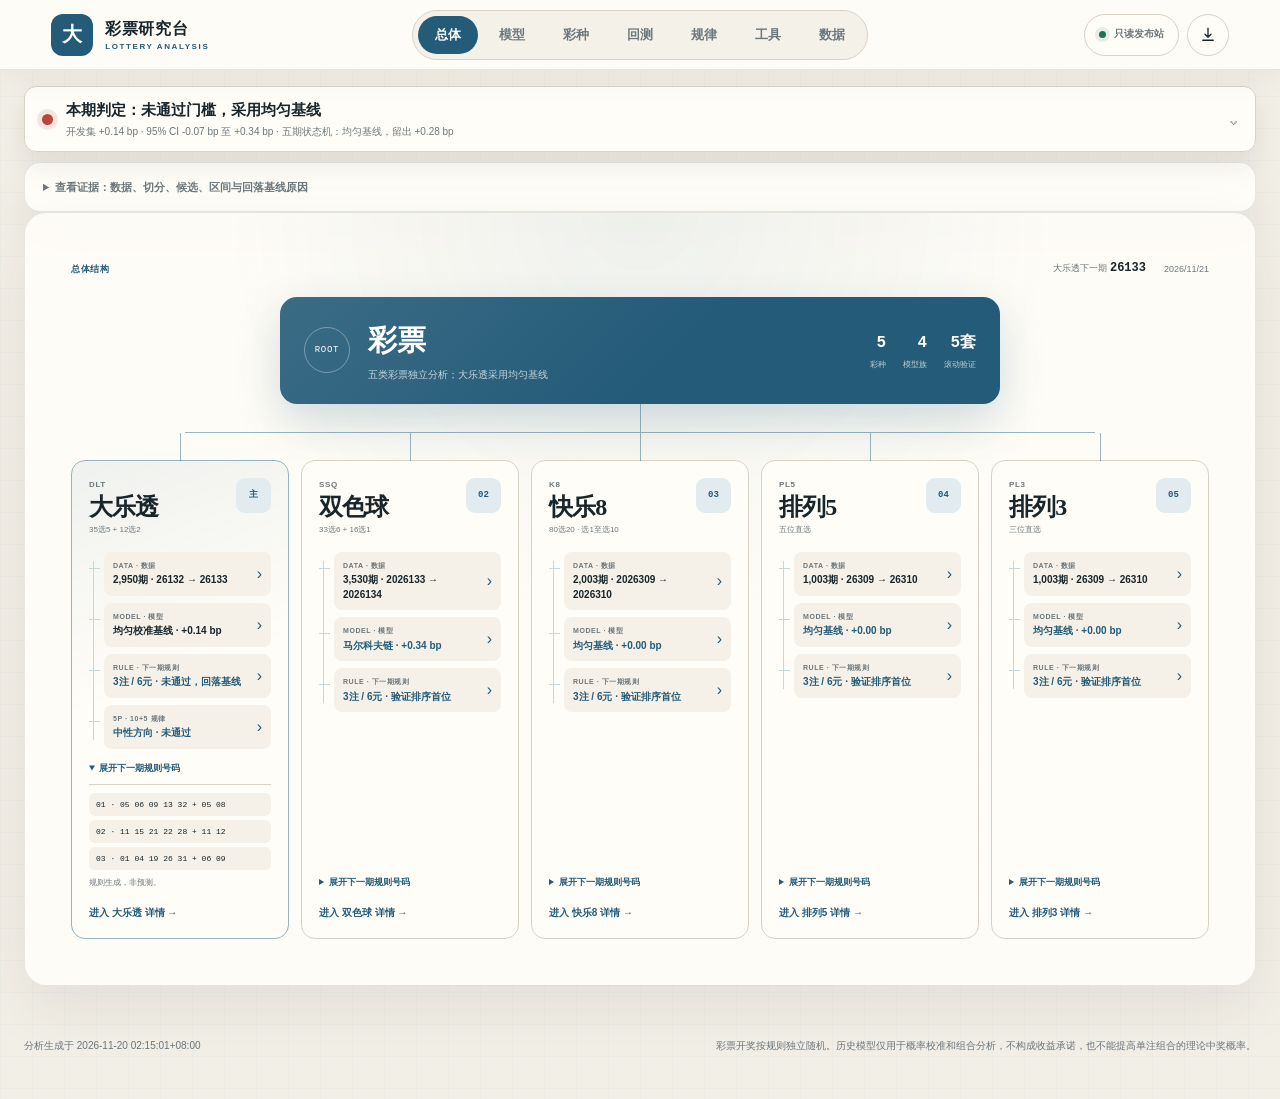
==== index.html @ 0ac113bd "Publish lottery research site" ====
<!doctype html>
<html lang="zh-CN">
<head>
  <meta charset="utf-8">
  <meta name="viewport" content="width=device-width, initial-scale=1">
  <meta name="description" content="以大乐透下一期为主线的模型、规律与覆盖方案分析">
  <title>彩票研究台 · Lottery Model Lab</title>
  <link rel="preload" href="./overview.json" as="fetch" type="application/json" crossorigin>
  <link rel="stylesheet" href="./styles.css?v=20261120-extra">
  <link rel="stylesheet" href="./lottery.css?v=20261120-extra">
</head>
<body>
  <div class="page-glow" aria-hidden="true"></div>
  <header class="site-header">
    <a class="brand" href="#overview" aria-label="返回总览">
      <span class="brand-mark">大</span>
      <span>
        <strong>彩票研究台</strong>
        <small>LOTTERY ANALYSIS</small>
      </span>
    </a>
    <nav class="top-nav" aria-label="主导航">
      <button class="nav-button is-active" type="button" data-tab="overview">总体</button>
      <button class="nav-button" type="button" data-tab="models">模型</button>
      <button class="nav-button" type="button" data-tab="multi">彩种</button>
      <button class="nav-button" type="button" data-tab="backtest">回测</button>
      <button class="nav-button" type="button" data-tab="cycles">规律</button>
      <button class="nav-button" type="button" data-tab="quant">工具</button>
      <button class="nav-button" type="button" data-tab="data">数据</button>
    </nav>
    <div class="header-actions">
      <button class="update-button" id="update-data" type="button">
        <span class="update-dot" id="update-dot"></span>
        <span id="update-status">检查开奖</span>
      </button>
      <button class="icon-button" id="export-button" type="button" aria-label="导出分析 JSON" title="导出分析 JSON">
        <svg viewBox="0 0 24 24" aria-hidden="true"><path d="M12 3v12m0 0 4-4m-4 4-4-4M5 19h14"/></svg>
      </button>
    </div>
  </header>

  <main class="layout">
    <section class="verdict-strip" aria-label="本期判定">
      <button class="verdict-strip-main" id="verdict-toggle" type="button"
        aria-expanded="false" aria-controls="verdict-evidence">
        <span class="verdict-mark is-pending" id="verdict-mark" aria-hidden="true"></span>
        <span>
          <strong id="verdict-headline">正在核对回测证据</strong>
          <small id="verdict-summary">历史数据只用于验证，不改变单注理论概率</small>
        </span>
        <span class="verdict-chevron" aria-hidden="true">⌄</span>
      </button>
    </section>

    <section class="evidence-section" id="evidence-section" aria-labelledby="evidence-title">
      <details id="verdict-evidence">
        <summary id="evidence-title">查看证据：数据、切分、候选、区间与回落基线原因</summary>
        <div class="evidence-grid">
          <div><span>数据量</span><strong id="evidence-draws">—</strong></div>
          <div><span>开发 / 验证</span><strong id="evidence-development">—</strong></div>
          <div><span>独立留出</span><strong id="evidence-holdout">—</strong></div>
          <div><span>候选配置</span><strong id="evidence-candidates">—</strong></div>
          <div><span>95% CI</span><strong id="evidence-ci">—</strong></div>
          <div><span>当前采用</span><strong id="evidence-selected">—</strong></div>
        </div>
        <p id="evidence-reason">正在读取分析结果。</p>
        <p class="fact-note">候选模型未通过显著性门槛时，系统固定回落到均匀基线。</p>
      </details>
    </section>
    <div class="data-load-state" id="data-load-state" role="status" aria-live="polite" hidden>
      <span class="data-load-spinner" aria-hidden="true"></span>
      <span>正在加载详细数据…</span>
    </div>

    <section class="lab-card calculator-card" id="calculator" aria-labelledby="calculator-title">
      <div class="lab-heading">
        <div>
          <p class="section-kicker">COMBINATION CALCULATOR</p>
          <h2 id="calculator-title">组合计算器</h2>
          <p>先核对注数、金额、覆盖率与理论概率。这里不使用冷热号或历史信号。</p>
        </div>
        <span class="rule-label">规则生成，非预测</span>
      </div>
      <form id="bet-form" class="bet-form">
        <label>
          <span>彩种</span>
          <select class="form-select" id="bet-game">
            <option value="dlt">大乐透</option>
            <option value="ssq">双色球</option>
            <option value="pl3">排列3</option>
            <option value="pl5">排列5</option>
            <option value="kl8">快乐8</option>
          </select>
        </label>
        <label>
          <span>玩法 / 结构</span>
          <select class="form-select" id="bet-structure">
            <option value="auto">自动选择预算内结构</option>
            <option value="compound">复式</option>
            <option value="dantuo">胆拖</option>
            <option value="low_overlap">低重叠独立单式</option>
            <option value="single">单式</option>
          </select>
        </label>
        <label id="kl8-play-field" hidden>
          <span>快乐8玩法</span>
          <select class="form-select" id="bet-play">
            <option value="1">选一</option>
            <option value="2">选二</option>
            <option value="3">选三</option>
            <option value="4">选四</option>
            <option value="5">选五</option>
            <option value="6">选六</option>
            <option value="7">选七</option>
            <option value="8">选八</option>
            <option value="9">选九</option>
            <option value="10" selected>选十</option>
          </select>
        </label>
        <label data-main-field>
          <span id="main-count-label">前区 / 红球个数</span>
          <input class="form-control numeric" id="bet-main-count" type="number" min="1" max="80" value="6">
        </label>
        <label data-bonus-field>
          <span id="bonus-count-label">后区 / 蓝球个数</span>
          <input class="form-control numeric" id="bet-bonus-count" type="number" min="1" max="16" value="1">
        </label>
        <label data-dantuo-field hidden>
          <span>胆码个数</span>
          <input class="form-control numeric" id="bet-leaders" type="number" min="1" max="5" value="1">
        </label>
        <label data-dantuo-field hidden>
          <span>拖码个数</span>
          <input class="form-control numeric" id="bet-draggers" type="number" min="1" max="32" value="5">
        </label>
        <label>
          <span>预算上限（元）</span>
          <input class="form-control numeric" id="bet-budget" type="number" min="2" step="2" value="20">
        </label>
        <label>
          <span>注数上限</span>
          <input class="form-control numeric" id="bet-max-tickets" type="number" min="1" max="5000" value="10">
        </label>
        <label>
          <span>随机种子</span>
          <input class="form-control numeric" id="bet-seed" type="number" min="0" value="20261117">
        </label>
      </form>
      <div class="bet-actions">
        <button class="primary-button" id="bet-calculate" type="button">计算注数与金额</button>
        <button class="secondary-button" id="bet-generate" type="button">生成覆盖票包</button>
        <span id="bet-error" class="form-error" role="alert"></span>
      </div>
      <div class="bet-metrics" id="bet-metrics" aria-live="polite">
        <div><span>注数</span><strong id="bet-ticket-count">—</strong></div>
        <div><span>金额</span><strong id="bet-amount">—</strong></div>
        <div><span>覆盖率</span><strong id="bet-coverage">—</strong></div>
        <div><span>理论概率</span><strong id="bet-probability">—</strong></div>
      </div>
      <div class="payout-panel" id="payout-panel" hidden>
        <div class="payout-heading">
          <strong>快乐8奖金结构</strong>
          <span id="payout-status">待填</span>
        </div>
        <div class="table-wrap">
          <table class="payout-table">
            <thead><tr><th>命中个数</th><th class="numeric">单注奖金</th></tr></thead>
            <tbody id="payout-body"></tbody>
          </table>
        </div>
      </div>
      <p class="fact-note" id="bet-note">覆盖率表示票包覆盖的完整组合占比，不提高任一单注的理论概率。</p>
    </section>

    <section class="lab-card recent-five-card" aria-labelledby="recent-five-title">
      <div class="lab-heading">
        <div>
          <p class="section-kicker">LAST FIVE DRAWS</p>
          <h2 id="recent-five-title">近 5 期事实</h2>
          <p>仅做描述性统计，不由此区块生成号码。</p>
        </div>
        <select class="form-select compact-select" id="recent-five-game" aria-label="选择近五期彩种">
          <option value="dlt">大乐透</option>
          <option value="ssq">双色球</option>
          <option value="pl3">排列3</option>
          <option value="pl5">排列5</option>
          <option value="kl8">快乐8</option>
        </select>
      </div>
      <div class="table-wrap recent-five-table-wrap">
        <table class="recent-five-table">
          <thead>
            <tr>
              <th>期号</th><th>开奖日期</th><th id="recent-main-head">前区 / 红球</th>
              <th id="recent-bonus-head">后区 / 蓝球</th><th class="numeric">和值</th>
              <th class="numeric">奇偶比</th><th class="numeric">三段比</th>
              <th class="numeric">对上一期重号</th><th class="numeric">对20期前重号</th>
            </tr>
          </thead>
          <tbody id="recent-five-body">
            <tr><td colspan="9">正在读取本地事实数据…</td></tr>
          </tbody>
        </table>
      </div>
      <p class="fact-note">以上为已经发生的事实，不含预测成分</p>
    </section>

    <section class="lab-card package-card" aria-labelledby="package-title">
      <div class="lab-heading">
        <div>
          <p class="section-kicker">COVERAGE PACKAGE</p>
          <h2 id="package-title">覆盖票包（规则生成）</h2>
          <p>固定预算、注数上限和种子生成；相同参数可复现同一票包。</p>
        </div>
        <button class="secondary-button subtle-button" id="copy-package" type="button" disabled>复制票包</button>
      </div>
      <div class="package-meta" id="package-meta">尚未生成票包</div>
      <div class="package-lines" id="package-lines"></div>
      <p class="fact-note" id="package-note">本票包由预算与低重叠规则生成，历史数据只用于展示，不参与选号。规则生成，非预测。</p>
    </section>

    <section class="hero" aria-labelledby="page-title">
      <div class="hero-copy">
        <p class="eyebrow"><span class="live-dot"></span> EVIDENCE-FIRST DECISION SYSTEM</p>
        <h1 id="page-title">结论先行，<br><em>证据随后。</em></h1>
        <p class="hero-lead">只看三件事：是否有效、是否稳定、是否值得进入下一步。任何候选必须通过时间切分、显著性和独立留出复核。</p>
        <div class="hero-meta" id="hero-meta" aria-live="polite">
          <span>正在读取本地分析结果…</span>
        </div>
      </div>
      <aside class="next-draw-card" aria-label="下一期预测目标">
        <div class="ticket-edge" aria-hidden="true"></div>
        <p class="card-kicker">LIVE DECISION TARGET</p>
        <div class="next-draw-head">
          <div>
            <span class="muted-label">下一期</span>
            <strong id="next-issue">—</strong>
          </div>
          <div>
            <span class="muted-label">开奖日期</span>
            <strong id="next-date">—</strong>
          </div>
        </div>
        <div class="last-result">
          <span class="muted-label">上期开奖</span>
          <div class="ball-line" id="last-balls" aria-label="上一期号码"></div>
        </div>
        <div class="ticket-stamp" id="selection-stamp">等待回测</div>
      </aside>
    </section>

    <section class="summary-grid" aria-label="分析概览">
      <article class="stat-card">
        <span class="stat-index">01</span>
        <span class="stat-label">有效样本</span>
        <strong id="stat-draws">—</strong>
        <small id="stat-range">数据覆盖区间</small>
      </article>
      <article class="stat-card">
        <span class="stat-index">02</span>
        <span class="stat-label">候选空间</span>
        <strong id="stat-candidates">—</strong>
        <small>固定假设 + 随机权重搜索</small>
      </article>
      <article class="stat-card">
        <span class="stat-index">03</span>
        <span class="stat-label">未触碰留出</span>
        <strong id="stat-holdout">—</strong>
        <small id="stat-holdout-range">最近连续期数</small>
      </article>
      <article class="stat-card accent-card">
        <span class="stat-index">04</span>
        <span class="stat-label">执行结论</span>
        <strong id="stat-verdict">—</strong>
        <small id="stat-gain">相对均匀基线</small>
      </article>
    </section>

    <article class="card shortterm-card">
      <div class="shortterm-heading">
        <div>
          <p class="section-kicker">SHORT-TERM ADAPTIVE LOOP</p>
          <h2>短期开奖复盘与下一期套用</h2>
          <p id="shortterm-target">—</p>
        </div>
        <span class="status-pill" id="shortterm-policy-pill">分析中</span>
      </div>
      <section class="regime-audit" aria-labelledby="regime-title">
        <div class="regime-head">
          <div>
            <p class="section-kicker">CHANGING-REGIME STATE MACHINE</p>
            <h3 id="regime-title">规律变化状态机</h3>
            <p>五期只作为观察窗口。每进入一个新的五期块，只根据此前已结算的开奖，在延续、反转和中性之间重新选择。</p>
          </div>
          <span class="status-pill" id="regime-status">分析中</span>
        </div>
        <div class="regime-rule-strip" aria-label="动态规律审计流程">
          <div><span>01</span><strong>五期观察</strong><small>短窗相对十期背景</small></div>
          <i aria-hidden="true">→</i>
          <div><span>02</span><strong>三方假设</strong><small>延续 / 反转 / 中性</small></div>
          <i aria-hidden="true">→</i>
          <div><span>03</span><strong>块前冻结</strong><small>块内不得反改方向</small></div>
          <i aria-hidden="true">→</i>
          <div><span>04</span><strong>留出复核</strong><small>失败即回落中性</small></div>
        </div>
        <div class="regime-metrics">
          <div><span>当前状态</span><strong id="regime-current">—</strong><small>下一五期块</small></div>
          <div><span>验证改善</span><strong id="regime-validation">—</strong><small id="regime-ci">95% CI —</small></div>
          <div><span>独立留出</span><strong id="regime-holdout">—</strong><small>相对中性基线</small></div>
          <div><span>留出切换</span><strong id="regime-switches">—</strong><small id="regime-block-count">—</small></div>
        </div>
        <p class="regime-verdict" id="regime-verdict">—</p>
        <div class="regime-signal-grid">
          <div>
            <span class="muted-label">五期加速号 · 仅解释状态</span>
            <div class="regime-number-line" id="regime-accelerating"></div>
          </div>
          <div>
            <span class="muted-label">五期减速号 · 仅解释状态</span>
            <div class="regime-number-line" id="regime-decelerating"></div>
          </div>
        </div>
        <div class="table-wrap regime-table-wrap">
          <table class="regime-table">
            <thead>
              <tr>
                <th>五期块</th><th>块前选择</th><th class="numeric">延续证据</th>
                <th class="numeric">反转证据</th><th class="numeric">块内动态改善</th><th>赛后状态</th>
              </tr>
            </thead>
            <tbody id="regime-block-body"></tbody>
          </table>
        </div>
        <p class="fact-note" id="regime-leakage-note">规则生成，非预测。方向选择不使用块内开奖。</p>
      </section>
      <div class="shortterm-flow">
        <div class="actual-review">
          <span class="muted-label">最近开奖</span>
          <div class="ball-line" id="shortterm-latest-balls"></div>
          <p id="shortterm-attribution">—</p>
        </div>
        <i class="flow-arrow" aria-hidden="true">→</i>
        <div class="next-review">
          <span class="muted-label">开奖后学习，套用到下一期</span>
          <strong id="shortterm-next-policy">—</strong>
          <div class="ball-line" id="shortterm-next-balls"></div>
          <small id="shortterm-next-logic">—</small>
        </div>
      </div>
      <div class="shortterm-metrics">
        <div><span>短周期切换</span><strong id="shortterm-meta-prize">—</strong><small>最近240期任意奖命中</small></div>
        <div><span>五策略票包</span><strong id="shortterm-pack-rate">—</strong><small>每期五张不同逻辑票</small></div>
        <div><span>当前更新</span><strong id="shortterm-update-state">—</strong><small>官方开奖自动检查</small></div>
      </div>
      <div class="table-wrap shortterm-table-wrap">
        <table>
          <thead><tr><th>短期策略</th><th>逻辑</th><th class="numeric">前区命中</th><th class="numeric">后区命中</th><th class="numeric">任意奖命中</th></tr></thead>
          <tbody id="shortterm-table-body"></tbody>
        </table>
      </div>
      <div class="pattern-strip">
        <div>
          <p class="section-kicker">MORPHOLOGY CHECK</p>
          <h3>连号与重号形态</h3>
          <p id="pattern-verdict">—</p>
        </div>
        <div class="pattern-window-grid" id="pattern-window-grid"></div>
        <div class="pattern-inspiration">
          <span class="muted-label">形态灵感票</span>
          <div class="ball-line" id="pattern-ticket"></div>
          <small>仅作结构娱乐，不提高中奖概率</small>
        </div>
      </div>
      <p class="shortterm-warning">短期模型优化的是近期命中覆盖，不可能保证下一期中奖。开奖号码只用于事后复盘和滚动更新，不能提前获得。</p>
    </article>

    <div class="tab-panels">
      <section class="tab-panel is-active" id="panel-overview" data-panel="overview" aria-labelledby="page-title">
        <section class="lottery-tree" id="lottery-tree" aria-label="彩票总体结构">
          <div class="tree-meta-line">
            <span>总体结构</span>
            <span>大乐透下一期 <b id="tree-issue">—</b></span>
            <span id="tree-date">—</span>
          </div>
          <div class="tree-root-node">
            <span class="tree-node-index">ROOT</span>
            <div>
              <strong>彩票</strong>
              <small id="tree-state">正在汇总结论</small>
            </div>
            <div class="tree-root-metrics">
              <span><b id="tree-game-count">—</b>彩种</span>
              <span><b id="tree-model-count">—</b>模型族</span>
              <span><b id="tree-validation-count">—</b>滚动验证</span>
            </div>
          </div>
          <div class="tree-trunk" aria-hidden="true"></div>
          <div class="game-tree-grid" id="tree-game-grid">
            <p class="empty-state">正在加载五个彩种分支…</p>
          </div>
        </section>

        <div class="overview-grid">
          <article class="card verdict-card">
            <div class="section-heading">
              <div>
                <p class="section-kicker">AUTONOMOUS VERDICT</p>
                <h2>自动推演结论</h2>
              </div>
              <span class="status-pill" id="gate-status">分析中</span>
            </div>
            <div class="selected-model">
              <span class="model-orb" id="model-orb" aria-hidden="true"></span>
              <div>
                <span class="muted-label">实际采用模型</span>
                <strong id="selected-model">—</strong>
                <p id="selected-description">—</p>
              </div>
            </div>
            <p class="verdict-copy" id="selection-reason">—</p>
            <div class="interval-panel">
              <div class="interval-top">
                <span>开发集 Brier 改善</span>
                <strong id="ci-label">—</strong>
              </div>
              <div class="interval-track" aria-hidden="true">
                <span class="zero-marker"></span>
                <span class="interval-band" id="interval-band"></span>
                <span class="interval-dot" id="interval-dot"></span>
              </div>
              <div class="interval-scale" aria-hidden="true">
                <span>更差</span><span>0 BP</span><span>更好</span>
              </div>
            </div>
            <div class="gate-notes">
              <p><strong>门槛一</strong><span>95% 区间整体高于 0</span></p>
              <p><strong>门槛二</strong><span>相对改善至少 0.10%</span></p>
              <p><strong>门槛三</strong><span>独立留出集不参与选模</span></p>
            </div>
          </article>

          <article class="card recommendation-card">
            <div class="section-heading">
              <div>
                <p class="section-kicker">NEXT COMBINATIONS</p>
                <h2>下一期规则票包</h2>
              </div>
              <button class="text-button" id="copy-tickets" type="button">复制票包</button>
            </div>
            <p class="fact-note">规则生成，非预测。单注理论概率不因组合方式改变。</p>
            <div id="recommendations" class="ticket-list"></div>
            <div class="boundary-note">
              <svg viewBox="0 0 24 24" aria-hidden="true"><circle cx="12" cy="12" r="9"/><path d="M12 8v5m0 3h.01"/></svg>
              <p>以上号码用于策略展示。单注一等奖理论概率均为 <strong>1 / 21,425,712</strong>。</p>
            </div>
          </article>
        </div>

        <article class="card forecast-compare-card">
          <div class="table-head">
            <div>
              <p class="section-kicker">NEXT ISSUE · STRATEGY MATCH</p>
              <h3>下一期策略票与 240 期回测</h3>
              <p class="forecast-target-copy" id="forecast-target">—</p>
            </div>
            <span class="quiet-label">Brier 越低越好；单票命中次数仅作观察</span>
          </div>
          <div class="table-wrap">
            <table>
              <thead>
                <tr>
                  <th>排名</th>
                  <th>策略</th>
                  <th>下一期探索票</th>
                  <th class="numeric">Brier</th>
                  <th class="numeric">对照改善</th>
                  <th class="numeric">前区最高命中</th>
                  <th class="numeric">任意奖命中</th>
                </tr>
              </thead>
              <tbody id="forecast-table-body"></tbody>
            </table>
          </div>
        </article>

        <article class="card signal-card">
          <div class="section-heading">
            <div>
              <p class="section-kicker">EVIDENCE SNAPSHOT</p>
              <h2>信号温度计</h2>
            </div>
            <span class="quiet-label">近 100 期出现次数</span>
          </div>
          <div class="mini-number-map">
            <div>
              <div class="map-title"><span>前区</span><small>理论均值 14.3 次</small></div>
              <div class="number-grid compact" id="overview-front-grid" aria-label="前区近100期出现次数"></div>
            </div>
            <div>
              <div class="map-title"><span>后区</span><small>理论均值 16.7 次</small></div>
              <div class="number-grid compact back-grid" id="overview-back-grid" aria-label="后区近100期出现次数"></div>
            </div>
          </div>
        </article>
      </section>

      <section class="tab-panel" id="panel-models" data-panel="models" hidden>
        <div class="panel-heading">
          <div>
            <p class="section-kicker">MODEL ARENA</p>
            <h2>模型擂台</h2>
            <p>候选策略只使用当期开奖前的信息评分。Brier 越低越好；改善值为相对均匀基线的基点差。</p>
          </div>
          <label class="toggle-label">
            <input id="show-all-models" type="checkbox">
            <span>显示完整候选池</span>
          </label>
        </div>

        <article class="card fusion-hero">
          <div class="fusion-hero-copy">
            <p class="section-kicker">MARKET MODEL FUSION</p>
            <div class="fusion-title-row">
              <div>
                <span class="muted-label">九类公开策略家族 · 堆叠裁决</span>
                <h3 id="fusion-selected">—</h3>
              </div>
              <span class="status-pill" id="fusion-status">分析中</span>
            </div>
            <p id="fusion-verdict" class="fusion-verdict">—</p>
            <div class="fusion-gate-row">
              <div><span>验证集改善</span><strong id="fusion-validation-gain">—</strong></div>
              <div><span>95% 区间</span><strong id="fusion-ci">—</strong></div>
              <div><span>独立留出</span><strong id="fusion-holdout-gain">—</strong></div>
              <div><span>有效权重</span><strong id="fusion-weight">—</strong></div>
            </div>
          </div>
          <div class="fusion-pipeline" aria-label="融合流程">
            <div><span>01</span><strong>九类基础模型</strong><small>冷热 · 遗漏 · 动量 · 共现</small></div>
            <i aria-hidden="true"></i>
            <div><span>02</span><strong>统一概率空间</strong><small>前后区分别归一化</small></div>
            <i aria-hidden="true"></i>
            <div><span>03</span><strong>堆叠与收缩</strong><small>训练集拟合，验证集选强度</small></div>
            <i aria-hidden="true"></i>
            <div class="pipeline-gate"><span>04</span><strong>显著性闸门</strong><small>通过后才替换均匀先验</small></div>
          </div>
        </article>

        <div class="market-model-grid" id="market-model-grid" aria-label="公开策略家族回测排名"></div>

        <article class="card fusion-detail-card">
          <div class="table-head">
            <div>
              <p class="section-kicker">STACKING RESULT</p>
              <h3>融合候选排名</h3>
            </div>
            <span class="quiet-label">先训练、再验证、最后独立留出</span>
          </div>
          <div class="table-wrap">
            <table>
              <thead><tr><th>排名</th><th>融合候选</th><th class="numeric">验证 Brier</th><th class="numeric">相对均匀</th><th>参与家族</th></tr></thead>
              <tbody id="fusion-candidate-body"></tbody>
            </table>
          </div>
        </article>

        <article class="card composition-card">
          <div>
            <p class="section-kicker">COMPOSITION LAYER</p>
            <h3>组合类模型</h3>
            <p>这些方法影响“怎么组织注数”，不能直接被当作号码出现概率。</p>
          </div>
          <div class="composition-grid" id="composition-grid"></div>
        </article>

        <div class="section-divider">
          <span>下方为原有自动权重搜索候选池</span>
        </div>

        <div class="card model-chart-card">
          <div class="chart-head">
            <div>
              <span class="muted-label">开发集领先者</span>
              <strong>Brier 改善 / BP</strong>
            </div>
            <span class="quiet-label">正值表示优于均匀基线</span>
          </div>
          <div id="ranking-chart" class="chart-container"></div>
        </div>
        <article class="card table-card">
          <div class="table-wrap">
            <table>
              <thead>
                <tr>
                  <th>排名</th>
                  <th>候选模型</th>
                  <th>规则摘要</th>
                  <th class="numeric">Brier</th>
                  <th class="numeric">改善</th>
                  <th class="numeric">复杂度</th>
                  <th>状态</th>
                </tr>
              </thead>
              <tbody id="model-table-body"></tbody>
            </table>
          </div>
        </article>
      </section>

      <section class="tab-panel" id="panel-multi" data-panel="multi" hidden>
        <div class="panel-heading">
          <div>
            <p class="section-kicker">MULTI-LOTTERY MODEL LAB</p>
            <h2>多彩种模型实验室</h2>
            <p>大乐透、双色球、排列3、排列5与快乐8分别读取官方数据、独立训练与归一化。四类模型为马尔科夫链、动量、随机森林和序列 MLP。</p>
          </div>
          <span class="quiet-label">训练集 → 验证集 → 独立留出</span>
        </div>
        <div class="game-switch" id="multi-game-switch" role="tablist" aria-label="选择彩种"></div>
        <article class="card multi-summary-card">
          <div class="multi-summary-head">
            <div>
              <p class="section-kicker">CURRENT GAME</p>
              <h3 id="multi-game-name">—</h3>
              <p id="multi-rules">—</p>
            </div>
            <div class="multi-target">
              <span>下一期</span>
              <strong id="multi-next-issue">—</strong>
              <small id="multi-next-date">—</small>
            </div>
          </div>
          <div class="multi-latest-block">
            <span class="muted-label">最新开奖</span>
            <div class="ball-line" id="multi-latest-balls"></div>
            <p id="multi-history-copy">—</p>
          </div>
          <p class="fact-note">下列规则号码均由公开规则和固定种子生成，非预测。</p>
          <div class="multi-stat-strip">
            <div><span>平均和值</span><strong id="multi-sum-mean">—</strong></div>
            <div><span>和值范围</span><strong id="multi-sum-range">—</strong></div>
            <div><span>平均奇数个数</span><strong id="multi-odd-mean">—</strong></div>
            <div><span>近期热号</span><strong id="multi-hot-numbers">—</strong></div>
            <div><span>冷号 / 遗漏</span><strong id="multi-cold-numbers">—</strong></div>
          </div>
          <div class="multi-ticket-control">
            <div>
              <span class="muted-label">方案注数</span>
              <strong id="multi-ticket-cost">6元</strong>
            </div>
            <div class="segmented-control small" aria-label="方案注数">
              <button class="multi-ticket-count" type="button" data-count="1">1注</button>
              <button class="multi-ticket-count is-active" type="button" data-count="3">3注</button>
              <button class="multi-ticket-count" type="button" data-count="5">5注</button>
              <button class="multi-ticket-count" type="button" data-count="10">10注</button>
            </div>
          </div>
          <div class="multi-recommendation-grid">
            <div>
              <span class="muted-label">滚动规则快照</span>
              <div class="multi-ticket-list" id="multi-primary-ticket"></div>
            </div>
            <div>
              <span class="muted-label">复式候选池</span>
              <div class="ball-line" id="multi-compound-ticket"></div>
            </div>
            <div>
              <span class="muted-label">大底</span>
              <div class="number-grid compact" id="multi-big-pool"></div>
            </div>
            <div>
              <span class="muted-label">胆拖结构</span>
              <p id="multi-dantuo-copy">—</p>
            </div>
          </div>
          <div class="multi-previous-review">
            <div>
              <span class="muted-label">上一期规则快照</span>
              <div class="ball-line" id="multi-previous-prediction"></div>
            </div>
            <div>
              <span class="muted-label">上一期实际开奖</span>
              <div class="ball-line" id="multi-previous-actual"></div>
            </div>
            <div>
              <span class="muted-label">命中复盘</span>
              <strong id="multi-previous-result">—</strong>
              <small id="multi-previous-note">—</small>
            </div>
          </div>
        </article>
        <article class="card multi-model-card">
          <div class="table-head">
            <div>
              <p class="section-kicker">MODEL COMPARISON</p>
              <h3>各模型独立回测</h3>
            </div>
            <span class="quiet-label">Brier 越低越好</span>
          </div>
          <div class="table-wrap">
            <table>
              <thead><tr><th>排名</th><th>模型</th><th class="numeric">验证 Brier</th><th class="numeric">相对均匀</th><th class="numeric">留出 Brier</th><th class="numeric">主区最高命中</th><th class="numeric">特区最高命中</th></tr></thead>
              <tbody id="multi-model-body"></tbody>
            </table>
          </div>
          <p class="multi-note" id="multi-note">—</p>
        </article>
        <article class="card research-ledger-card">
          <div class="table-head">
            <div>
              <p class="section-kicker">SEPARATE EXECUTION LEDGERS</p>
              <h3>滚动、守号与同预算随机</h3>
              <p id="research-ledger-copy">三本账使用同一长期区间、相同注数和相同固定奖金口径。</p>
            </div>
            <span class="quiet-label">3注示例 · 1/3/5/10注均保留</span>
          </div>
          <div class="table-wrap">
            <table>
              <thead>
                <tr>
                  <th>账本</th><th class="numeric">成本</th><th class="numeric">中奖期</th>
                  <th class="numeric">中奖注</th><th class="numeric">估算奖金</th>
                  <th class="numeric">估算净额</th><th class="numeric">最大连续未中</th>
                </tr>
              </thead>
              <tbody id="research-ledger-body"></tbody>
            </table>
          </div>
          <div class="research-recent" id="research-recent12"></div>
          <p class="fact-note" id="research-ledger-note">二等奖命中事实保留；浮动金额不唯一可推时不计入现金估算。</p>
        </article>
        <article class="card kl8-play-card" id="kl8-play-card" hidden>
          <div class="table-head">
            <div>
              <p class="section-kicker">PLAY 1—10 RECONCILIATION</p>
              <h3>快乐8选一至选十历史对账</h3>
              <p>正式主研究玩法仍为选十；本表只比较固定奖金下的历史命中率、返奖估算与净额。</p>
            </div>
            <span class="status-pill" id="kl8-best-play">分析中</span>
          </div>
          <div class="table-wrap">
            <table>
              <thead><tr><th>玩法</th><th class="numeric">中奖期率</th><th class="numeric">平均命中</th><th class="numeric">成本</th><th class="numeric">估算奖金</th><th class="numeric">估算净额</th></tr></thead>
              <tbody id="kl8-play-body"></tbody>
            </table>
          </div>
        </article>
        <article class="card blue-audit-card" id="blue-audit-card" hidden>
          <div class="table-head">
            <div>
              <p class="section-kicker">BLUE BALL SPECIALIST</p>
              <h3>双色球蓝球专项</h3>
              <p>500期长期背景、14期短期观察；正式单号概率始终为 1 / 16。</p>
            </div>
            <span class="status-pill">规则生成，非预测</span>
          </div>
          <div class="table-wrap">
            <table>
              <thead><tr><th>模型</th><th class="numeric">Brier</th><th class="numeric">相对均匀</th><th>下一期研究参考蓝球</th></tr></thead>
              <tbody id="blue-audit-body"></tbody>
            </table>
          </div>
          <p class="fact-note" id="blue-audit-note">—</p>
        </article>
        <article class="card multi-history-card">
          <div class="table-head">
            <div>
              <p class="section-kicker">RECOMMENDATION ARCHIVE</p>
              <h3>最近十二期多注规则对比</h3>
            </div>
            <span class="quiet-label">步行前推历史重建 · 不等同赛前冻结</span>
          </div>
          <div class="snapshot-summary" id="multi-history-summary"></div>
          <p class="fact-note">十二期只用于近期观察，样本不足以证明模型优劣；1/3/5/10注为同一主票包的前缀。奖金为固定口径估算：一等奖按500万元；二等奖保留中奖事实，但8亿元奖池不能在缺少销量和获奖注数时唯一换算成单注金额。</p>
          <div class="table-wrap">
            <table class="snapshot-compare-table">
              <thead>
                <tr>
                  <th>期号</th><th>实际开奖</th>
                  <th class="numeric">1注 / 2元</th>
                  <th class="numeric">3注 / 6元</th>
                  <th class="numeric">5注 / 10元</th>
                  <th class="numeric">10注 / 20元</th>
                </tr>
              </thead>
              <tbody id="multi-history-body"></tbody>
            </table>
          </div>
        </article>
        <article class="card multi-snapshot-card">
          <div class="table-head">
            <div>
              <p class="section-kicker">LIVE SNAPSHOT LEDGER</p>
              <h3>赛前冻结账本 · 多注结果</h3>
            </div>
            <span class="quiet-label">真实赛前冻结记录 · 与历史重建分开展示</span>
          </div>
          <div class="table-wrap">
            <table class="snapshot-compare-table">
              <thead>
                <tr>
                  <th>目标期</th><th>状态</th>
                  <th class="numeric">1注</th><th class="numeric">3注</th>
                  <th class="numeric">5注</th><th class="numeric">10注</th>
                </tr>
              </thead>
              <tbody id="multi-snapshot-body"></tbody>
            </table>
          </div>
        </article>
      </section>

      <section class="tab-panel" id="panel-backtest" data-panel="backtest" hidden>
        <div class="panel-heading">
          <div>
            <p class="section-kicker">WALK-FORWARD HOLDOUT</p>
            <h2>留出集回测</h2>
            <p>最后 240 期完全留出，选模只看更早的数据。下方的每一点都来自该期开奖前的历史状态。</p>
          </div>
          <div class="holdout-badge">
            <span>不参与选模</span>
            <strong id="holdout-window">—</strong>
          </div>
        </div>
        <div class="backtest-grid">
          <article class="card chart-card large-chart-card">
            <div class="chart-head">
              <div>
                <span class="muted-label">20 期滚动平均</span>
                <strong>Brier 损失曲线</strong>
              </div>
              <div class="legend">
                <span><i class="legend-line selected"></i>采用模型</span>
                <span><i class="legend-line uniform"></i>均匀基线</span>
              </div>
            </div>
            <div id="backtest-chart" class="chart-container"></div>
          </article>
          <article class="card metric-stack">
            <div class="metric-block">
              <span class="muted-label">留出 Brier</span>
              <strong id="holdout-brier">—</strong>
              <small>越低越好</small>
            </div>
            <hr>
            <div class="metric-block">
              <span class="muted-label">相对基线</span>
              <strong id="holdout-gain">—</strong>
              <small id="holdout-gain-copy">正值代表改善</small>
            </div>
            <hr>
            <div class="metric-block">
              <span class="muted-label">原始挑战者</span>
              <strong id="challenger-name">—</strong>
              <small id="challenger-gain">—</small>
            </div>
          </article>
        </div>
        <article class="card table-card">
          <div class="table-head">
            <div>
              <p class="section-kicker">RECENT SETTLEMENT</p>
              <h3>最近留出结算</h3>
            </div>
            <span class="quiet-label">Brier 按前区与后区联合平均</span>
          </div>
          <div class="table-wrap">
            <table>
              <thead>
                <tr><th>期号</th><th>日期</th><th class="numeric">采用模型</th><th class="numeric">均匀基线</th><th class="numeric">前区最高权重命中</th></tr>
              </thead>
              <tbody id="settlement-table-body"></tbody>
            </table>
          </div>
        </article>
        <article class="card research-audit-card" aria-labelledby="research-audit-title">
          <div class="table-head">
            <div>
              <p class="section-kicker">ALL-GAME WALK-FORWARD AUDIT</p>
              <h3 id="research-audit-title">全彩种长期滚动审计</h3>
              <p>滚动、守号与同预算随机票包分开记账。十二期结果只作近期观察，不作为模型胜负结论。</p>
            </div>
            <span class="status-pill" id="research-audit-status">读取中</span>
          </div>
          <div class="table-wrap">
            <table>
              <thead>
                <tr>
                  <th>彩种</th><th class="numeric">回测期数</th>
                  <th class="numeric">候选 Brier 改善</th><th class="numeric">95% CI</th>
                  <th class="numeric">滚动 / 守号 / 随机净额</th><th>正式裁决</th>
                </tr>
              </thead>
              <tbody id="research-audit-body">
                <tr><td colspan="6">正在读取长期审计数据…</td></tr>
              </tbody>
            </table>
          </div>
          <p class="fact-note" id="research-audit-note">规则生成，非预测。奖金为固定口径估算，不是实际派奖。</p>
        </article>
      </section>

      <section class="tab-panel" id="panel-cycles" data-panel="cycles" hidden>
        <div class="panel-heading">
          <div>
            <p class="section-kicker">FIVE-DRAW CYCLE FORENSICS</p>
            <h2>五期周期审计</h2>
            <p>检验相隔 1—5 期的号码重现、五个一组的结构延续，以及最近五期热度在“延续”和“反转”之间是否存在稳定方向。</p>
          </div>
          <div class="holdout-badge negative-badge">
            <span>号码身份规律</span>
            <strong id="cycle-badge">检验中</strong>
          </div>
        </div>

        <article class="card cycle-verdict-card">
          <div>
            <p class="section-kicker">CYCLE VERDICT</p>
            <h3 id="cycle-verdict">—</h3>
          </div>
          <div class="cycle-separation">
            <div><span>结构层</span><strong id="cycle-structure-label">—</strong><small>和值、大号占比</small></div>
            <div><span>号码层</span><strong id="cycle-number-label">—</strong><small>具体号码身份</small></div>
            <div><span>执行层</span><strong id="cycle-execution-label">—</strong><small>延续与反转均被检验</small></div>
          </div>
        </article>

        <article class="card mtf-card">
          <div class="mtf-head">
            <div>
              <p class="section-kicker">10-DRAW BACKGROUND × 5-DRAW SIGNAL</p>
              <h3>长期背景与短期规律</h3>
              <p>先以最近十期建立号码背景，再计算最近五期的短期加速度。α 控制背景权重，β 为正表示延续，为负表示反转。</p>
            </div>
            <span class="status-pill" id="mtf-status">分析中</span>
          </div>
          <div class="mtf-layout">
            <div class="mtf-metrics">
              <div><span>训练集最优方向</span><strong id="mtf-train">—</strong><small>在更早数据中拟合</small></div>
              <div><span>验证集最优方向</span><strong id="mtf-validation">—</strong><small>不参与训练拟合</small></div>
              <div><span>最终采用</span><strong id="mtf-selected">—</strong><small id="mtf-gate">—</small></div>
            </div>
            <div class="mtf-plane-wrap">
              <div class="muted-label">α—β 参数落点</div>
              <div id="mtf-plane" class="mtf-plane"></div>
              <div class="plane-axis"><span>← 反转 β</span><strong>α</strong><span>延续 β →</span></div>
            </div>
          </div>
          <p class="mtf-verdict" id="mtf-verdict">—</p>
          <div class="table-wrap">
            <table>
              <thead><tr><th>模型</th><th class="numeric">α 背景</th><th class="numeric">β 短周期</th><th class="numeric">验证改善</th><th class="numeric">独立留出改善</th></tr></thead>
              <tbody id="mtf-table-body"></tbody>
            </table>
          </div>
          <div class="mtf-tickets">
            <div>
              <span class="muted-label">训练参数外推</span>
              <div class="ball-line" id="mtf-train-ticket"></div>
            </div>
            <div>
              <span class="muted-label">验证参数外推</span>
              <div class="ball-line" id="mtf-validation-ticket"></div>
            </div>
            <small>两组号码仅用于展示参数不稳定程度，不进入主模型权重。</small>
          </div>
        </article>

        <div class="cycle-grid">
          <article class="card cycle-lag-card">
            <div class="section-heading">
              <div>
                <p class="section-kicker">LAG OVERLAP</p>
                <h3>五期相隔重现</h3>
              </div>
              <span class="quiet-label">Bonferroni 校正后</span>
            </div>
            <div class="cycle-lag-summary">
              <div>
                <span>前区 LAG 5</span>
                <strong id="front-lag5-overlap">—</strong>
                <small>理论重合 <span id="front-lag5-expected">—</span></small>
                <em id="front-lag5-p">—</em>
              </div>
              <div>
                <span>后区 LAG 5</span>
                <strong id="back-lag5-overlap">—</strong>
                <small>理论重合 <span id="back-lag5-expected">—</span></small>
                <em id="back-lag5-p">—</em>
              </div>
            </div>
            <div class="table-wrap">
              <table class="compact-table">
                <thead><tr><th>滞后</th><th class="numeric">前区重合</th><th class="numeric">校正 P</th><th class="numeric">后区重合</th><th class="numeric">校正 P</th></tr></thead>
                <tbody id="cycle-lag-body"></tbody>
              </table>
            </div>
          </article>

          <article class="card block-structure-card">
            <div class="section-heading">
              <div>
                <p class="section-kicker">BLOCK PERSISTENCE</p>
                <h3>五期结构方向</h3>
              </div>
              <span class="quiet-label">延续 vs 反转</span>
            </div>
            <p class="block-note">把不重叠的五期开奖合并为一个周期，检验下一周期整体特征更可能延续还是反转。</p>
            <div id="block-direction-list" class="block-direction-list"></div>
            <div class="latest-cycle-profile">
              <div>
                <span class="muted-label">最近五期热号</span>
                <strong>仅作当前结构切片</strong>
                <div class="ball-line" id="cycle-front-extension"></div>
                <div class="ball-line" id="cycle-back-extension"></div>
              </div>
              <small>具体号码热度未通过独立胜率检验，不应把这里当作可延续的选号信号。</small>
            </div>
          </article>
        </div>

        <article class="card alpha-card">
          <div class="chart-head">
            <div>
              <span class="muted-label">CONTINUATION ↔ REVERSAL</span>
              <strong>五期热度系数扫描</strong>
            </div>
            <div class="alpha-legend">
              <span><i></i>反转 α&lt;0</span>
              <span><i></i>均匀 α=0</span>
              <span><i></i>延续 α&gt;0</span>
            </div>
          </div>
          <div id="alpha-chart" class="chart-container alpha-chart"></div>
          <div class="alpha-footer">
            <div>
              <span class="muted-label">滚动方向选择</span>
              <strong id="cycle-switch-result">—</strong>
              <small id="cycle-switch-detail">—</small>
            </div>
            <p>α 越向两侧，越激进地押注反转或延续；中间 0 表示不采用最近五期号码热度。Brier 越低越好。</p>
          </div>
        </article>
      </section>

      <section class="tab-panel" id="panel-quant" data-panel="quant" hidden>
        <div class="panel-heading">
          <div>
            <p class="section-kicker">QUANT ALLOCATION & RISK</p>
            <h2>量化决策层</h2>
            <p>把信号概率、固定预算、组合相关性和历史返奖率放在同一个框架内。量化首先回答“该不该下注”，其次才回答“如何分配固定娱乐预算”。</p>
          </div>
          <div class="holdout-badge negative-badge">
            <span>策略仓位</span>
            <strong>零仓位</strong>
          </div>
        </div>

        <article class="card screening-card">
          <div class="section-heading">
            <div>
              <p class="section-kicker">CONDITIONAL EXCLUSION</p>
              <h3>条件排除与分散票包</h3>
              <p>先用滚动历史阈值筛除极端结构，再在剩余空间按固定种子生成低重叠单式。排除只约束候选覆盖，不改变单注理论概率。</p>
            </div>
            <span class="status-pill" id="screening-status">读取审计</span>
          </div>
          <div class="screening-grid">
            <label>
              <span>排除前区号码</span>
              <input class="form-control" id="screening-excluded" placeholder="例如：01 05 12">
            </label>
            <label>
              <span>注数</span>
              <input class="form-control numeric" id="screening-count" type="number" min="1" max="100" value="5">
            </label>
            <label>
              <span>随机种子</span>
              <input class="form-control numeric" id="screening-seed" type="number" min="0" value="20261120">
            </label>
            <button class="primary-button" id="screening-generate" type="button">生成条件票包</button>
          </div>
          <div class="screening-metrics">
            <div><span>2014年后事实保留率</span><strong id="screening-retention">—</strong></div>
            <div><span>当前候选覆盖率</span><strong id="screening-coverage">—</strong></div>
            <div><span>保留前区组合</span><strong id="screening-space">—</strong></div>
            <div><span>规则数量</span><strong id="screening-rule-count">—</strong></div>
          </div>
          <p class="screening-rules" id="screening-rules">正在加载滚动筛选审计…</p>
          <p class="form-error" id="screening-error" role="alert"></p>
          <div class="screening-result" id="screening-result">
            <p class="empty-state">尚未生成条件票包</p>
          </div>
        </article>

        <div class="quant-summary-grid">
          <article class="card quant-verdict-card">
            <p class="section-kicker">CAPITAL ALLOCATION</p>
            <div class="quant-verdict-row">
              <div>
                <span class="muted-label">负期望裁决</span>
                <h3>负期望下，最优仓位为零</h3>
              </div>
              <span class="quant-zero">0.00%</span>
            </div>
            <p id="quant-risk-copy" class="quant-risk-copy">—</p>
            <div class="risk-rule">
              <span>仓位规则</span>
              <strong id="quant-risk-rule">—</strong>
            </div>
          </article>
          <article class="card payout-card">
            <div class="section-heading">
              <div>
                <p class="section-kicker">HISTORICAL PAYOUT</p>
                <h3>返奖率审计</h3>
              </div>
              <span class="status-pill">最近 500 期</span>
            </div>
            <div class="quant-metric-grid">
              <div><span>历史返奖率</span><strong id="quant-payout-ratio">—</strong></div>
              <div><span>庄家优势</span><strong id="quant-house-edge">—</strong></div>
              <div><span>20 元期望奖金</span><strong id="quant-expected-prize">—</strong></div>
              <div><span>20 元期望净损</span><strong id="quant-expected-net">—</strong></div>
            </div>
          </article>
        </div>

        <article class="card budget-card">
          <div class="budget-toolbar">
            <div>
              <p class="section-kicker">FIXED ENTERTAINMENT BUDGET</p>
              <h3>固定预算组合覆盖</h3>
              <p>覆盖优化让有限的注数尽量分散；只提高“至少命中一个奖级”的概率，不提高单注中奖概率或期望收益。</p>
            </div>
            <div class="budget-switch" aria-label="娱乐预算">
              <button class="budget-button" type="button" data-budget="10">¥10</button>
              <button class="budget-button is-active" type="button" data-budget="20">¥20</button>
              <button class="budget-button" type="button" data-budget="50">¥50</button>
            </div>
          </div>
          <div class="coverage-summary">
            <div class="coverage-copy">
              <span class="muted-label">当前方案</span>
              <strong id="quant-budget-label">¥20 · 10 注</strong>
              <small id="quant-expected-budget-net">—</small>
            </div>
            <div class="coverage-bars">
              <div class="coverage-row">
                <div><span>普通随机组合</span><strong id="quant-random-rate">—</strong></div>
                <div class="coverage-track"><i id="quant-random-bar"></i></div>
              </div>
              <div class="coverage-row dominant">
                <div><span>低重叠覆盖组合</span><strong id="quant-coverage-rate">—</strong></div>
                <div class="coverage-track"><i id="quant-coverage-bar"></i></div>
              </div>
            </div>
            <div class="coverage-lift">
              <span>任意奖级覆盖提升</span>
              <strong id="quant-coverage-lift">—</strong>
              <small>统一抽样 50,000 次</small>
            </div>
          </div>
          <div class="portfolio-heading">
            <div>
              <span class="muted-label">COVERAGE PORTFOLIO</span>
              <strong>低重叠组合</strong>
            </div>
            <button class="text-button" id="copy-quant-portfolio" type="button">复制当前组合</button>
          </div>
          <div class="quant-portfolio" id="quant-portfolio"></div>
        </article>

        <article class="card jackpot-card">
          <div class="budget-toolbar">
            <div>
              <p class="section-kicker">FIRST PRIZE COVERAGE</p>
              <h3>一等奖覆盖模型</h3>
              <p id="jackpot-target">—</p>
            </div>
            <div class="holdout-badge">
              <span>覆盖固定预算</span>
              <strong>3 注 / 期 · ¥6</strong>
            </div>
          </div>
          <div class="jackpot-layout">
            <div>
              <span class="muted-label">下一期三注覆盖 · 规则生成，非预测</span>
              <div id="jackpot-tickets" class="jackpot-tickets"></div>
            </div>
            <div class="jackpot-summary">
              <div><span>一年累计成本</span><strong id="jackpot-year-cost">—</strong></div>
              <div><span>一年中一等奖概率</span><strong id="jackpot-year-probability">—</strong></div>
              <div><span>停止规则</span><strong>中一等奖或预算结束</strong></div>
            </div>
          </div>
          <div class="jackpot-toolbar">
            <div>
              <strong>未来时间概率</strong>
              <span>按每年约156期计算</span>
            </div>
            <div class="segmented-control small" aria-label="未来时间范围">
              <button class="jackpot-year is-active" type="button" data-years="1">1年</button>
              <button class="jackpot-year" type="button" data-years="3">3年</button>
              <button class="jackpot-year" type="button" data-years="5">5年</button>
              <button class="jackpot-year" type="button" data-years="10">10年</button>
            </div>
          </div>
          <div class="table-wrap">
            <table>
              <thead><tr><th>每期注数</th><th class="numeric">每期成本</th><th class="numeric">累计成本</th><th class="numeric">至少中一次一等奖</th><th class="numeric">约等于</th></tr></thead>
              <tbody id="jackpot-table-body"></tbody>
            </table>
          </div>
          <p class="jackpot-warning" id="jackpot-warning">—</p>
        </article>

        <article class="card scheme-audit-card">
          <div class="table-head">
            <div>
              <p class="section-kicker">SURVIVORSHIP AUDIT</p>
              <h3>复式投注成本审计</h3>
              <p>中奖截图必须同时披露注数、成本和未中奖样本，避免把大额覆盖误认为分析方法有效。</p>
            </div>
            <div class="holdout-badge negative-badge">
              <span>15+5 标准复式</span>
              <strong id="scheme-case-cost">—</strong>
            </div>
          </div>
          <p class="scheme-case-copy" id="scheme-case-copy">—</p>
          <div class="table-wrap">
            <table>
              <thead><tr><th>方案</th><th class="numeric">注数</th><th class="numeric">成本</th><th class="numeric">头奖概率</th><th class="numeric">任意奖概率</th><th class="numeric">期望净损</th></tr></thead>
              <tbody id="scheme-audit-body"></tbody>
            </table>
          </div>
        </article>

        <article class="card ticket-checker-card">
          <div class="table-head">
            <div>
              <p class="section-kicker">TICKET OCR & VALIDATION</p>
              <h3>彩票 OCR 与复式验奖</h3>
              <p>上传票面截图，或直接粘贴号码。前后区用“+”分隔，每行一注；支持单式、复式及快乐8选一至选十复式。</p>
            </div>
            <span class="status-pill">可选 OCR</span>
          </div>
          <div class="ticket-checker-form">
            <label>
              <span>彩种</span>
              <select class="form-select" id="ticket-game">
                <option value="dlt">大乐透</option>
                <option value="ssq">双色球</option>
                <option value="pl3">排列3</option>
                <option value="pl5">排列5</option>
                <option value="kl8">快乐8</option>
              </select>
            </label>
            <label>
              <span>期号</span>
              <input class="form-control" id="ticket-issue" inputmode="numeric" placeholder="例如 26131">
            </label>
            <label id="ticket-play-field" hidden>
              <span>快乐8玩法</span>
              <select class="form-select" id="ticket-play">
                <option value="1">选一</option><option value="2">选二</option>
                <option value="3">选三</option><option value="4">选四</option>
                <option value="5">选五</option><option value="6">选六</option>
                <option value="7">选七</option><option value="8">选八</option>
                <option value="9">选九</option><option value="10" selected>选十</option>
              </select>
            </label>
            <label>
              <span>票面图片</span>
              <input class="form-control" id="ticket-image" type="file" accept="image/*">
            </label>
            <label class="wide">
              <span>号码文本</span>
              <textarea class="form-control" id="ticket-text" rows="5" placeholder="01 02 03 04 05 + 06 07&#10;07 08 09 10 11 + 02 03"></textarea>
            </label>
          </div>
          <div class="ticket-checker-actions">
            <button class="primary-button" id="ticket-check-text" type="button">验文字号码</button>
            <button class="btn" id="ticket-check-image" type="button">OCR 识别并验票</button>
          </div>
          <div class="ticket-result" id="ticket-result" aria-live="polite">
            <p class="empty-state">尚未验票</p>
          </div>
        </article>

        <article class="card quant-method-card">
          <div>
            <p class="section-kicker">QUANT PROTOCOL</p>
            <h3>这里的“量化”如何定义</h3>
          </div>
          <div class="quant-method-grid">
            <div><span>01</span><strong>Edge</strong><p>只有统计显著的正向概率优势才允许战术仓位。</p></div>
            <div><span>02</span><strong>Kelly</strong><p>历史返奖率小于 1 时，Kelly 上限被截断为 0。</p></div>
            <div><span>03</span><strong>Coverage</strong><p>固定注数下降低号码、后区对和整票重叠。</p></div>
            <div><span>04</span><strong>Risk</strong><p>娱乐预算事先固定，不追损、不倍投、不因短期命中加仓。</p></div>
          </div>
        </article>
      </section>

      <section class="tab-panel" id="panel-numbers" data-panel="numbers" hidden>
        <div class="panel-heading numbers-heading">
          <div>
            <p class="section-kicker">NUMBER FORENSICS</p>
            <h2>号码切片</h2>
            <p>频率和遗漏是描述性证据，不是未来概率。切换指标以检查近期热度与回补幅度。</p>
          </div>
          <div class="segmented-control" aria-label="号码区域">
            <button class="segment is-active" type="button" data-area="front">前区 35</button>
            <button class="segment" type="button" data-area="back">后区 12</button>
          </div>
        </div>
        <button class="secondary-button data-back-button" id="back-to-data" type="button">← 返回数据与口径</button>
        <article class="card number-lab">
          <div class="lab-toolbar">
            <div class="segmented-control small" aria-label="号码指标">
              <button class="metric-segment is-active" type="button" data-metric="count_100">近 100 期出现</button>
              <button class="metric-segment" type="button" data-metric="omission">当前遗漏</button>
              <button class="metric-segment" type="button" data-metric="count_all">历史累计</button>
            </div>
            <div class="metric-caption" id="number-caption">次数越深，近期出现越频繁</div>
          </div>
          <div class="number-grid detailed" id="number-grid" aria-live="polite"></div>
          <div class="heat-legend">
            <span>低</span><i class="heat-ramp"></i><span>高</span>
          </div>
        </article>
        <article class="card recent-card">
          <div class="table-head">
            <div>
              <p class="section-kicker">LAST 24</p>
              <h3>最近开奖</h3>
            </div>
            <span class="quiet-label">号码已按升序排列</span>
          </div>
          <div id="recent-draw-list" class="recent-draw-list"></div>
        </article>
      </section>

      <section class="tab-panel" id="panel-data" data-panel="data" hidden>
        <div class="panel-heading">
          <div>
            <p class="section-kicker">DATA & METHOD</p>
            <h2>数据与口径</h2>
            <p>程序直接解析工作簿 XML，不依赖 Excel 或第三方数据接口。每次启动都会重新读取本地历史并执行完整回测。</p>
          </div>
          <button class="primary-button" id="refresh-page" type="button">重新载入分析</button>
        </div>
        <nav class="data-subnav" aria-label="数据子页面">
          <button class="segment is-active" type="button" data-data-page="summary">数据与口径</button>
          <button class="segment" type="button" data-data-page="numbers">号码事实</button>
        </nav>
        <div class="data-grid">
          <article class="card audit-card">
            <div class="section-heading">
              <div>
                <p class="section-kicker">INTEGRITY CHECK</p>
                <h3>数据审计</h3>
              </div>
              <span class="status-pill success">字段有效</span>
            </div>
            <dl class="audit-list">
              <div><dt>源文件</dt><dd id="audit-file">—</dd></div>
              <div><dt>记录数</dt><dd id="audit-count">—</dd></div>
              <div><dt>时间范围</dt><dd id="audit-range">—</dd></div>
              <div><dt>重复期号</dt><dd>0</dd></div>
              <div><dt>号码越界</dt><dd>0</dd></div>
              <div><dt>最新期号</dt><dd id="audit-latest">—</dd></div>
            </dl>
          </article>
          <article class="card method-card">
            <p class="section-kicker">MODEL PROTOCOL</p>
            <h3>推演流程</h3>
            <ol class="method-steps">
              <li><span>01</span><div><strong>严格时间切片</strong><p>每期评分仅使用此前开奖，避免未来数据泄漏。</p></div></li>
              <li><span>02</span><div><strong>并行假设检验</strong><p>比较频率、热号、衰减、遗漏与共现等 190 余个配置。</p></div></li>
              <li><span>03</span><div><strong>Brier + 对数损失</strong><p>使用概率型评分，而不是只看偶然命中的号码数量。</p></div></li>
              <li><span>04</span><div><strong>显著性与留出复核</strong><p>分块 Bootstrap 门槛通过后才允许替换均匀基线。</p></div></li>
            </ol>
          </article>
        </div>
        <article class="card probability-card">
          <div>
            <p class="section-kicker">THEORETICAL REFERENCE</p>
            <h3>不可改变的底层概率</h3>
          </div>
          <div class="probability-grid">
            <div><strong id="front-single-prob">—</strong><span>前区单号入选概率</span></div>
            <div><strong id="back-single-prob">—</strong><span>后区单号入选概率</span></div>
            <div><strong id="front-combinations">—</strong><span>前区可能组合</span></div>
            <div><strong id="jackpot-odds">—</strong><span>单注一等奖概率</span></div>
          </div>
        </article>
        <article class="card data-quality-card">
          <div class="table-head">
            <div>
              <p class="section-kicker">FIVE-GAME DATA CONTRACT</p>
              <h3>全彩种数据质量</h3>
            </div>
            <span class="quiet-label">范围、重复期号、时间顺序</span>
          </div>
          <div class="table-wrap">
            <table>
              <thead><tr><th>彩种</th><th class="numeric">期数</th><th>时间范围</th><th class="numeric">重复期号</th><th class="numeric">无效记录</th><th>状态</th></tr></thead>
              <tbody id="data-quality-body"><tr><td colspan="6">正在读取…</td></tr></tbody>
            </table>
          </div>
          <p class="fact-note">历史重建记录来自当时可见数据；真实赛前快照在首次生成时冻结，并在开奖后只回填结果。</p>
        </article>
      </section>
    </div>

    <footer>
      <span id="footer-timestamp">—</span>
      <p id="footer-disclaimer">彩票开奖按规则独立随机。分析与组合仅供研究与娱乐。</p>
    </footer>
  </main>

  <div class="toast" id="toast" role="status" aria-live="polite"></div>
  <script src="./runtime-config.js?v=20261120-extra"></script>
  <script src="./app.js?v=20261120-extra"></script>
</body>
</html>
---- styles.css ----
:root {
  --paper: #f2efe7;
  --paper-deep: #e7e1d5;
  --card: #fffdf8;
  --ink: #1c1d1a;
  --muted: #6f716a;
  --line: #d9d3c7;
  --accent: #e35932;
  --accent-soft: #f6d8ca;
  --green: #21684f;
  --green-soft: #dcece3;
  --blue: #35678f;
  --blue-soft: #dce8f0;
  --yellow: #e2b54e;
  --red: #b63f32;
  --shadow: 0 20px 60px rgba(43, 38, 29, 0.07);
  --radius: 22px;
  --sans: "Microsoft YaHei UI", "PingFang SC", "Noto Sans CJK SC", sans-serif;
  --serif: "STSong", "Songti SC", "Noto Serif CJK SC", Georgia, serif;
}

* {
  box-sizing: border-box;
}

html {
  scroll-behavior: smooth;
}

body {
  margin: 0;
  color: var(--ink);
  background:
    linear-gradient(rgba(37, 37, 30, 0.028) 1px, transparent 1px),
    linear-gradient(90deg, rgba(37, 37, 30, 0.028) 1px, transparent 1px),
    var(--paper);
  background-size: 32px 32px;
  font-family: var(--sans);
  font-size: 15px;
  line-height: 1.65;
}

button,
input {
  font: inherit;
}

button {
  color: inherit;
}

button:focus-visible,
a:focus-visible,
input:focus-visible {
  outline: 3px solid rgba(227, 89, 50, 0.35);
  outline-offset: 3px;
}

.page-glow {
  position: absolute;
  z-index: -1;
  top: -180px;
  right: 8vw;
  width: 520px;
  height: 520px;
  border-radius: 50%;
  background: radial-gradient(circle, rgba(227, 89, 50, 0.14), transparent 70%);
  pointer-events: none;
}

.site-header {
  position: sticky;
  z-index: 20;
  top: 0;
  display: grid;
  grid-template-columns: 1fr auto 1fr;
  align-items: center;
  min-height: 78px;
  padding: 0 4vw;
  border-bottom: 1px solid rgba(28, 29, 26, 0.09);
  background: rgba(242, 239, 231, 0.88);
  backdrop-filter: blur(18px);
}

.brand {
  display: inline-flex;
  gap: 12px;
  align-items: center;
  width: fit-content;
  color: var(--ink);
  text-decoration: none;
}

.brand-mark {
  display: grid;
  place-items: center;
  width: 48px;
  height: 48px;
  border-radius: 50%;
  color: var(--card);
  background: var(--ink);
  font-family: var(--serif);
  font-size: 18px;
  font-weight: 700;
}

.brand strong,
.brand small {
  display: block;
}

.brand strong {
  font-family: var(--serif);
  font-size: 18px;
  letter-spacing: 0.04em;
}

.brand small {
  margin-top: -2px;
  color: var(--muted);
  font-size: 9px;
  font-weight: 700;
  letter-spacing: 0.16em;
}

.top-nav {
  display: flex;
  gap: 4px;
  align-items: center;
  padding: 5px;
  border-radius: 999px;
  background: rgba(255, 253, 248, 0.72);
  box-shadow: inset 0 0 0 1px rgba(28, 29, 26, 0.08);
}

.nav-button {
  min-height: 38px;
  padding: 0 17px;
  border: 0;
  border-radius: 999px;
  color: var(--muted);
  background: transparent;
  font-size: 13px;
  font-weight: 700;
  cursor: pointer;
  transition: background 160ms ease, color 160ms ease;
}

.nav-button:hover {
  color: var(--ink);
  background: var(--paper-deep);
}

.nav-button.is-active {
  color: var(--card);
  background: var(--ink);
}

.icon-button {
  display: grid;
  place-items: center;
  width: 42px;
  height: 42px;
  border: 1px solid var(--line);
  border-radius: 50%;
  background: var(--card);
  cursor: pointer;
}

.header-actions {
  justify-self: end;
  display: flex;
  gap: 8px;
  align-items: center;
}

.update-button {
  display: inline-flex;
  gap: 8px;
  align-items: center;
  min-height: 42px;
  padding: 0 14px;
  border: 1px solid var(--line);
  border-radius: 999px;
  color: var(--muted);
  background: var(--card);
  font-size: 10px;
  font-weight: 800;
  cursor: pointer;
}

.update-button:hover {
  border-color: var(--ink);
  color: var(--ink);
}

.update-button.is-busy {
  cursor: wait;
  opacity: 0.72;
}

.update-dot {
  width: 7px;
  height: 7px;
  border-radius: 50%;
  background: var(--green);
  box-shadow: 0 0 0 4px rgba(33, 104, 79, 0.1);
}

.update-dot.is-busy {
  background: var(--accent);
  box-shadow: 0 0 0 4px rgba(227, 89, 50, 0.12);
  animation: update-pulse 1.1s ease-in-out infinite alternate;
}

.update-dot.is-error {
  background: var(--red);
  box-shadow: 0 0 0 4px rgba(182, 63, 50, 0.12);
}

@keyframes update-pulse {
  to {
    opacity: 0.35;
  }
}

.icon-button:hover {
  border-color: var(--ink);
}

.icon-button svg {
  width: 18px;
  fill: none;
  stroke: currentColor;
  stroke-width: 1.8;
  stroke-linecap: round;
  stroke-linejoin: round;
}

.layout {
  width: min(1180px, calc(100% - 48px));
  margin: 0 auto;
}

.numeric,
.verdict-strip,
.evidence-grid strong,
.bet-metrics strong,
.recent-five-table,
.package-meta,
.package-line {
  font-family: "Cascadia Mono", "SFMono-Regular", Consolas, monospace;
  font-variant-numeric: tabular-nums;
}

.verdict-strip {
  position: sticky;
  z-index: 19;
  top: 88px;
  margin-top: 18px;
  border: 1px solid var(--line);
  border-radius: 14px;
  background: rgba(255, 253, 248, 0.96);
  box-shadow: 0 12px 30px rgba(43, 38, 29, 0.09);
  backdrop-filter: blur(14px);
}

.verdict-strip-main {
  display: grid;
  grid-template-columns: auto minmax(0, 1fr) auto;
  gap: 13px;
  align-items: center;
  width: 100%;
  min-height: 62px;
  padding: 11px 17px;
  border: 0;
  color: var(--ink);
  background: transparent;
  text-align: left;
  cursor: pointer;
}

.verdict-strip-main strong,
.verdict-strip-main small {
  display: block;
}

.verdict-strip-main strong {
  font-family: var(--serif);
  font-size: 17px;
}

.verdict-strip-main small {
  margin-top: 1px;
  color: var(--muted);
  font-family: var(--sans);
  font-size: 10px;
}

.verdict-mark {
  width: 11px;
  height: 11px;
  border-radius: 50%;
  background: var(--muted);
  box-shadow: 0 0 0 5px rgba(111, 113, 106, 0.11);
}

.verdict-mark.is-pass {
  background: var(--green);
  box-shadow: 0 0 0 5px rgba(33, 104, 79, 0.12);
}

.verdict-mark.is-fail {
  background: var(--red);
  box-shadow: 0 0 0 5px rgba(182, 63, 50, 0.12);
}

.verdict-chevron {
  color: var(--muted);
  font-size: 20px;
  transition: transform 160ms ease;
}

.verdict-strip-main[aria-expanded="true"] .verdict-chevron {
  transform: rotate(180deg);
}

.evidence-section {
  margin-top: 10px;
}

.evidence-section details,
.lab-card {
  border: 1px solid rgba(28, 29, 26, 0.1);
  border-radius: 18px;
  background: rgba(255, 253, 248, 0.94);
  box-shadow: 0 16px 44px rgba(43, 38, 29, 0.055);
}

.evidence-section summary {
  padding: 15px 18px;
  color: var(--muted);
  font-size: 11px;
  font-weight: 800;
  cursor: pointer;
}

.evidence-section details[open] summary {
  border-bottom: 1px solid var(--line);
}

.evidence-grid {
  display: grid;
  grid-template-columns: repeat(6, minmax(0, 1fr));
  gap: 1px;
  margin: 18px;
  overflow: hidden;
  border-radius: 12px;
  background: var(--line);
}

.evidence-grid div {
  min-width: 0;
  padding: 13px;
  background: var(--paper);
}

.evidence-grid span,
.evidence-grid strong {
  display: block;
}

.evidence-grid span {
  color: var(--muted);
  font-size: 9px;
}

.evidence-grid strong {
  margin-top: 4px;
  overflow: hidden;
  font-size: 12px;
  text-overflow: ellipsis;
  white-space: nowrap;
}

.evidence-section details > p {
  margin: 0 18px 15px;
  color: var(--muted);
  font-size: 11px;
}

.lab-card {
  margin-top: 18px;
  padding: clamp(22px, 3vw, 34px);
}

.lab-heading {
  display: flex;
  gap: 24px;
  align-items: flex-start;
  justify-content: space-between;
}

.lab-heading h2 {
  font-size: clamp(28px, 3vw, 38px);
}

.lab-heading p:not(.section-kicker) {
  max-width: 720px;
  margin: 8px 0 0;
  color: var(--muted);
  font-size: 11px;
}

.rule-label {
  flex-shrink: 0;
  padding: 6px 10px;
  border: 1px solid var(--line);
  border-radius: 999px;
  color: var(--muted);
  font-size: 9px;
  font-weight: 800;
}

.bet-form {
  display: grid;
  grid-template-columns: repeat(4, minmax(0, 1fr));
  gap: 13px;
  margin-top: 23px;
}

.bet-form label {
  display: grid;
  gap: 6px;
  min-width: 0;
  color: var(--muted);
  font-size: 10px;
  font-weight: 700;
}

.bet-form [hidden] {
  display: none !important;
}

.bet-form .numeric {
  text-align: right;
}

.bet-actions {
  display: flex;
  flex-wrap: wrap;
  gap: 9px;
  align-items: center;
  margin-top: 16px;
}

.secondary-button {
  min-height: 42px;
  padding: 0 16px;
  border: 1px solid var(--line);
  border-radius: 999px;
  color: var(--ink);
  background: var(--card);
  font-size: 11px;
  font-weight: 800;
  cursor: pointer;
}

.secondary-button:hover:not(:disabled) {
  border-color: var(--ink);
}

.secondary-button:disabled {
  cursor: not-allowed;
  opacity: 0.48;
}

.subtle-button {
  min-height: 36px;
  color: var(--muted);
}

.form-error {
  color: var(--red);
  font-size: 11px;
}

.bet-metrics {
  display: grid;
  grid-template-columns: repeat(4, minmax(0, 1fr));
  gap: 1px;
  margin-top: 19px;
  overflow: hidden;
  border-radius: 13px;
  background: var(--line);
}

.bet-metrics div {
  padding: 15px;
  background: var(--paper);
}

.bet-metrics span,
.bet-metrics strong {
  display: block;
}

.bet-metrics span {
  color: var(--muted);
  font-family: var(--sans);
  font-size: 9px;
}

.bet-metrics strong {
  margin-top: 3px;
  overflow: hidden;
  font-size: clamp(16px, 2vw, 22px);
  text-overflow: ellipsis;
  white-space: nowrap;
}

.fact-note {
  margin: 13px 0 0;
  color: var(--muted);
  font-size: 10px;
}

.payout-panel {
  margin-top: 18px;
  overflow: hidden;
  border: 1px solid var(--line);
  border-radius: 12px;
}

.payout-heading {
  display: flex;
  justify-content: space-between;
  padding: 12px 14px;
  background: var(--paper);
  font-size: 11px;
}

.payout-heading span {
  color: var(--muted);
}

.payout-table th,
.payout-table td {
  width: 50%;
  padding: 9px 14px;
  font-size: 10px;
}

.recent-five-card .compact-select {
  width: 150px;
  flex-shrink: 0;
}

.recent-five-table-wrap {
  margin-top: 20px;
  border: 1px solid var(--line);
  border-radius: 12px;
}

.recent-five-table {
  min-width: 1040px;
  table-layout: fixed;
}

.recent-five-table th,
.recent-five-table td {
  padding: 10px 11px;
  font-size: 10px;
  text-align: left;
}

.recent-five-table th:nth-child(1) { width: 96px; }
.recent-five-table th:nth-child(2) { width: 104px; }
.recent-five-table th:nth-child(3) { width: 260px; }
.recent-five-table th:nth-child(4) { width: 150px; }
.recent-five-table th:nth-child(5) { width: 70px; }
.recent-five-table th:nth-child(6) { width: 76px; }
.recent-five-table th:nth-child(7) { width: 76px; }
.recent-five-table th:nth-child(8) { width: 104px; }
.recent-five-table th:nth-child(9) { width: 104px; }

.recent-five-table tbody tr:nth-child(even) {
  background: rgba(231, 225, 213, 0.36);
}

.recent-number-line {
  display: flex;
  flex-wrap: wrap;
  gap: 3px;
}

.recent-number-line span {
  display: inline-grid;
  place-items: center;
  min-width: 23px;
  height: 23px;
  padding: 0 4px;
  border-radius: 999px;
  background: var(--paper-deep);
  font-size: 9px;
}

.package-card {
  padding: clamp(20px, 2.5vw, 28px);
  box-shadow: none;
}

.package-meta {
  margin-top: 17px;
  color: var(--muted);
  font-size: 10px;
}

.package-lines {
  display: grid;
  grid-template-columns: repeat(2, minmax(0, 1fr));
  gap: 0 18px;
  margin-top: 12px;
}

.package-line {
  display: grid;
  grid-template-columns: 34px minmax(0, 1fr);
  gap: 8px;
  align-items: center;
  min-height: 42px;
  border-top: 1px solid var(--line);
  font-size: 10px;
}

.package-line > span:first-child {
  color: var(--muted);
}

.table-wrap {
  max-width: 100%;
  overflow-x: auto;
  -webkit-overflow-scrolling: touch;
}

table {
  width: 100%;
  border-collapse: collapse;
}

thead {
  position: sticky;
  z-index: 2;
  top: 0;
  background: var(--card);
}

tbody tr:nth-child(even) {
  background: rgba(231, 225, 213, 0.28);
}

.hero {
  display: grid;
  grid-template-columns: minmax(0, 1.25fr) minmax(340px, 0.75fr);
  gap: clamp(40px, 8vw, 110px);
  align-items: center;
  min-height: 520px;
  padding: 62px 0 54px;
}

.eyebrow,
.section-kicker,
.card-kicker {
  margin: 0;
  color: var(--muted);
  font-size: 10px;
  font-weight: 800;
  letter-spacing: 0.18em;
  text-transform: uppercase;
}

.eyebrow {
  display: flex;
  gap: 9px;
  align-items: center;
  color: var(--accent);
}

.live-dot {
  width: 7px;
  height: 7px;
  border-radius: 50%;
  background: var(--accent);
  box-shadow: 0 0 0 5px rgba(227, 89, 50, 0.12);
}

h1,
h2,
h3,
p {
  margin-top: 0;
}

h1,
h2,
h3 {
  font-family: var(--serif);
  font-weight: 700;
  line-height: 1.12;
  letter-spacing: -0.035em;
}

h1 {
  max-width: 680px;
  margin: 24px 0 25px;
  font-size: clamp(58px, 7.2vw, 104px);
}

h1 em {
  color: var(--accent);
  font-weight: 700;
}

h2 {
  margin: 7px 0 0;
  font-size: clamp(28px, 3vw, 40px);
}

h3 {
  margin: 7px 0 0;
  font-size: 25px;
}

.hero-lead {
  max-width: 650px;
  margin-bottom: 23px;
  color: #4e504a;
  font-size: 16px;
}

.hero-meta {
  display: flex;
  flex-wrap: wrap;
  gap: 8px;
  color: var(--muted);
  font-size: 12px;
}

.hero-meta span {
  padding: 7px 11px;
  border: 1px solid var(--line);
  border-radius: 999px;
  background: rgba(255, 253, 248, 0.55);
}

.next-draw-card {
  position: relative;
  overflow: hidden;
  padding: 31px 30px 27px;
  border-radius: 8px 28px 28px 8px;
  color: #f8f4eb;
  background:
    linear-gradient(135deg, rgba(255, 255, 255, 0.055), transparent 55%),
    #20221f;
  box-shadow: 0 30px 65px rgba(30, 31, 27, 0.19);
  transform: rotate(1deg);
}

.ticket-edge {
  position: absolute;
  top: 0;
  bottom: 0;
  left: 0;
  width: 9px;
  background: repeating-linear-gradient(
    to bottom,
    var(--accent) 0,
    var(--accent) 9px,
    transparent 9px,
    transparent 16px
  );
}

.next-draw-card .card-kicker {
  color: #aaa99f;
}

.next-draw-head {
  display: grid;
  grid-template-columns: 1fr 1fr;
  gap: 18px;
  margin: 22px 0 28px;
  padding-bottom: 24px;
  border-bottom: 1px dashed rgba(255, 255, 255, 0.24);
}

.next-draw-head strong {
  display: block;
  margin-top: 5px;
  font-family: var(--serif);
  font-size: 28px;
  font-variant-numeric: tabular-nums;
}

.muted-label {
  display: block;
  color: var(--muted);
  font-size: 11px;
  font-weight: 700;
  letter-spacing: 0.05em;
}

.next-draw-card .muted-label {
  color: #999b93;
}

.last-result {
  min-height: 90px;
}

.ball-line {
  display: flex;
  flex-wrap: wrap;
  gap: 7px;
  margin-top: 12px;
}

.ball {
  display: inline-grid;
  place-items: center;
  width: 34px;
  height: 34px;
  border-radius: 50%;
  color: #fff8ef;
  background: var(--accent);
  font-family: var(--serif);
  font-size: 14px;
  font-weight: 700;
  font-variant-numeric: tabular-nums;
  box-shadow: inset 0 0 0 1px rgba(255, 255, 255, 0.2);
}

.ball.back {
  background: #547b9d;
}

.ball.small {
  width: 27px;
  height: 27px;
  font-size: 12px;
}

.ticket-stamp {
  width: fit-content;
  margin-top: 22px;
  padding: 8px 13px;
  border: 1px solid rgba(227, 89, 50, 0.8);
  color: #ffad93;
  font-size: 10px;
  font-weight: 800;
  letter-spacing: 0.12em;
  text-transform: uppercase;
  transform: rotate(-2deg);
}

.summary-grid {
  display: grid;
  grid-template-columns: repeat(4, minmax(0, 1fr));
  gap: 14px;
  margin-bottom: 62px;
}

.stat-card {
  position: relative;
  min-height: 164px;
  padding: 25px 22px 20px;
  border: 1px solid rgba(28, 29, 26, 0.1);
  border-radius: 18px;
  background: rgba(255, 253, 248, 0.75);
}

.stat-index {
  position: absolute;
  top: 18px;
  right: 19px;
  color: #aca99f;
  font-family: var(--serif);
  font-size: 12px;
}

.stat-label {
  display: block;
  margin-bottom: 24px;
  color: var(--muted);
  font-size: 11px;
  font-weight: 700;
}

.stat-card strong {
  display: block;
  overflow: hidden;
  font-family: var(--serif);
  font-size: clamp(28px, 3vw, 38px);
  line-height: 1.1;
  text-overflow: ellipsis;
  white-space: nowrap;
}

.stat-card small {
  display: block;
  margin-top: 9px;
  color: var(--muted);
  font-size: 11px;
}

.shortterm-card {
  margin-bottom: 20px;
  padding: clamp(24px, 3vw, 36px);
}

.shortterm-heading {
  display: flex;
  gap: 24px;
  align-items: flex-start;
  justify-content: space-between;
}

.shortterm-heading p {
  margin: 8px 0 0;
  color: var(--muted);
  font-size: 11px;
}

.regime-audit {
  margin-top: 24px;
  padding: 22px;
  border: 1px solid var(--line);
  border-radius: 16px;
  background:
    linear-gradient(135deg, rgba(227, 89, 50, 0.055), transparent 38%),
    var(--paper);
}

.regime-head {
  display: flex;
  gap: 24px;
  align-items: flex-start;
  justify-content: space-between;
}

.regime-head h3 {
  margin-top: 5px;
  font-size: clamp(23px, 2.5vw, 31px);
}

.regime-head p:not(.section-kicker) {
  max-width: 780px;
  margin: 8px 0 0;
  color: var(--muted);
  font-size: 11px;
}

.status-pill.fail {
  color: var(--red);
  background: #f2ddd8;
}

.regime-rule-strip {
  display: grid;
  grid-template-columns: minmax(0, 1fr) auto minmax(0, 1fr) auto minmax(0, 1fr) auto minmax(0, 1fr);
  gap: 10px;
  align-items: center;
  margin-top: 19px;
  padding: 13px;
  border: 1px solid rgba(28, 29, 26, 0.08);
  border-radius: 12px;
  background: rgba(255, 253, 248, 0.75);
}

.regime-rule-strip div {
  min-width: 0;
}

.regime-rule-strip span,
.regime-rule-strip strong,
.regime-rule-strip small {
  display: block;
}

.regime-rule-strip span {
  color: var(--accent);
  font-family: var(--serif);
  font-size: 10px;
}

.regime-rule-strip strong {
  margin-top: 2px;
  font-family: var(--serif);
  font-size: 14px;
}

.regime-rule-strip small {
  margin-top: 2px;
  overflow: hidden;
  color: var(--muted);
  font-size: 8px;
  text-overflow: ellipsis;
  white-space: nowrap;
}

.regime-rule-strip i {
  color: var(--muted);
  font-style: normal;
}

.regime-metrics {
  display: grid;
  grid-template-columns: repeat(4, minmax(0, 1fr));
  gap: 1px;
  margin-top: 15px;
  overflow: hidden;
  border-radius: 12px;
  background: var(--line);
}

.regime-metrics div {
  padding: 13px;
  background: var(--card);
}

.regime-metrics span,
.regime-metrics strong,
.regime-metrics small {
  display: block;
}

.regime-metrics span,
.regime-metrics small {
  color: var(--muted);
  font-size: 8px;
}

.regime-metrics strong {
  margin: 3px 0;
  font-family: "Cascadia Mono", "SFMono-Regular", Consolas, monospace;
  font-size: clamp(15px, 1.8vw, 20px);
  font-variant-numeric: tabular-nums;
}

.regime-verdict {
  margin: 15px 0 0;
  padding: 12px 14px;
  border-left: 3px solid var(--accent);
  color: #484a44;
  background: rgba(255, 253, 248, 0.68);
  font-size: 11px;
}

.regime-signal-grid {
  display: grid;
  grid-template-columns: 1fr 1fr;
  gap: 20px;
  margin-top: 15px;
}

.regime-number-line {
  display: flex;
  flex-wrap: wrap;
  gap: 5px;
  margin-top: 7px;
}

.regime-number-chip {
  display: inline-flex;
  gap: 5px;
  align-items: center;
  padding: 4px 7px;
  border: 1px solid var(--line);
  border-radius: 999px;
  background: var(--card);
  font-family: "Cascadia Mono", "SFMono-Regular", Consolas, monospace;
  font-size: 9px;
  font-variant-numeric: tabular-nums;
}

.regime-number-chip b {
  font-family: var(--serif);
}

.regime-table-wrap {
  max-height: 330px;
  margin-top: 15px;
  overflow: auto;
  border: 1px solid var(--line);
  border-radius: 11px;
}

.regime-table {
  min-width: 730px;
  table-layout: fixed;
}

.regime-table th,
.regime-table td {
  padding: 9px 11px;
  font-size: 9px;
}

.regime-table th:nth-child(1) { width: 150px; }
.regime-table th:nth-child(2) { width: 92px; }
.regime-table th:nth-child(3),
.regime-table th:nth-child(4),
.regime-table th:nth-child(5) { width: 112px; }
.regime-table th:nth-child(6) { width: 92px; }

.regime-outcome {
  font-weight: 800;
}

.regime-outcome.is-good {
  color: var(--green);
}

.regime-outcome.is-bad {
  color: var(--red);
}

.shortterm-flow {
  display: grid;
  grid-template-columns: minmax(0, 1fr) auto minmax(0, 1.15fr);
  gap: 24px;
  align-items: stretch;
  margin: 25px 0 18px;
}

.actual-review,
.next-review {
  min-height: 145px;
  padding: 20px;
  border-radius: 15px;
  background: var(--paper);
}

.next-review {
  color: #f9f4eb;
  background:
    radial-gradient(circle at 90% 0%, rgba(227, 89, 50, 0.25), transparent 38%),
    #252622;
}

.next-review .muted-label,
.next-review small {
  color: #999c93;
}

.actual-review p {
  margin: 14px 0 0;
  color: #575952;
  font-size: 11px;
}

.next-review strong,
.next-review small {
  display: block;
}

.next-review strong {
  margin: 8px 0 10px;
  font-family: var(--serif);
  font-size: 24px;
}

.next-review small {
  margin-top: 11px;
  font-size: 9px;
}

.flow-arrow {
  align-self: center;
  color: var(--accent);
  font-family: var(--serif);
  font-size: 28px;
  font-style: normal;
}

.shortterm-metrics {
  display: grid;
  grid-template-columns: repeat(3, minmax(0, 1fr));
  overflow: hidden;
  border-radius: 13px;
  background: var(--line);
  gap: 1px;
}

.shortterm-metrics div {
  padding: 16px;
  background: #faf7f0;
}

.shortterm-metrics span,
.shortterm-metrics strong,
.shortterm-metrics small {
  display: block;
}

.shortterm-metrics span,
.shortterm-metrics small {
  color: var(--muted);
  font-size: 9px;
}

.shortterm-metrics strong {
  margin: 3px 0;
  font-family: var(--serif);
  font-size: 23px;
  font-variant-numeric: tabular-nums;
}

.shortterm-table-wrap {
  margin-top: 18px;
}

.shortterm-table-wrap th,
.shortterm-table-wrap td {
  padding-top: 10px;
  padding-bottom: 10px;
  font-size: 10px;
}

.shortterm-warning {
  margin: 13px 0 0;
  color: var(--muted);
  font-size: 9px;
}

.pattern-strip {
  display: grid;
  grid-template-columns: 1.1fr 1fr 0.85fr;
  gap: 22px;
  align-items: center;
  margin-top: 18px;
  padding: 20px;
  border-radius: 15px;
  background: var(--paper);
}

.pattern-strip h3 {
  margin-top: 4px;
  font-size: 20px;
}

.pattern-strip p {
  margin: 7px 0 0;
  color: var(--muted);
  font-size: 9px;
}

.pattern-window-grid {
  display: grid;
  grid-template-columns: repeat(4, minmax(0, 1fr));
  gap: 5px;
}

.pattern-window-grid div {
  padding: 9px;
  border-radius: 9px;
  background: var(--card);
  text-align: center;
}

.pattern-window-grid span,
.pattern-window-grid strong {
  display: block;
}

.pattern-window-grid span {
  color: var(--muted);
  font-size: 8px;
}

.pattern-window-grid strong {
  margin-top: 3px;
  font-family: var(--serif);
  font-size: 16px;
}

.pattern-inspiration {
  padding-left: 18px;
  border-left: 1px solid var(--line);
}

.pattern-inspiration .ball-line {
  margin-top: 8px;
}

.pattern-inspiration small {
  display: block;
  margin-top: 8px;
  color: var(--muted);
  font-size: 8px;
}

.accent-card {
  color: #f7f1e7;
  border-color: var(--ink);
  background: var(--ink);
}

.accent-card .stat-index,
.accent-card .stat-label,
.accent-card small {
  color: #a7aaa1;
}

.tab-panel {
  animation: panel-in 240ms ease both;
}

.tab-panel[hidden] {
  display: none;
}

@keyframes panel-in {
  from {
    opacity: 0;
    transform: translateY(7px);
  }
  to {
    opacity: 1;
    transform: translateY(0);
  }
}

.overview-grid,
.backtest-grid,
.data-grid {
  display: grid;
  grid-template-columns: minmax(0, 1fr) minmax(0, 1fr);
  gap: 18px;
}

.card {
  border: 1px solid rgba(28, 29, 26, 0.1);
  border-radius: var(--radius);
  background: rgba(255, 253, 248, 0.93);
  box-shadow: var(--shadow);
}

.verdict-card,
.recommendation-card,
.number-lab,
.recent-card,
.method-card,
.audit-card,
.probability-card {
  padding: clamp(24px, 3vw, 36px);
}

.section-heading,
.chart-head,
.table-head,
.lab-toolbar {
  display: flex;
  gap: 20px;
  align-items: flex-start;
  justify-content: space-between;
}

.status-pill {
  display: inline-flex;
  align-items: center;
  min-height: 29px;
  padding: 4px 11px;
  border-radius: 999px;
  color: #8a3621;
  background: var(--accent-soft);
  font-size: 10px;
  font-weight: 800;
  letter-spacing: 0.06em;
  white-space: nowrap;
}

.status-pill.success {
  color: var(--green);
  background: var(--green-soft);
}

.selected-model {
  display: grid;
  grid-template-columns: auto 1fr;
  gap: 16px;
  align-items: center;
  margin: 30px 0 22px;
  padding: 20px;
  border-radius: 16px;
  background: var(--paper);
}

.selected-model strong {
  display: block;
  margin: 3px 0;
  font-family: var(--serif);
  font-size: 25px;
}

.selected-model p {
  margin: 0;
  color: var(--muted);
  font-size: 12px;
}

.model-orb {
  position: relative;
  display: block;
  width: 58px;
  height: 58px;
  border-radius: 50%;
  background: radial-gradient(circle at 32% 28%, #ffdfd1, var(--accent) 45%, #9e351b);
  box-shadow: 0 10px 24px rgba(227, 89, 50, 0.25);
}

.model-orb::after {
  position: absolute;
  inset: 9px;
  border: 1px solid rgba(255, 255, 255, 0.55);
  border-radius: 50%;
  content: "";
}

.verdict-copy {
  min-height: 76px;
  color: #464842;
}

.interval-panel {
  padding-top: 5px;
}

.interval-top,
.interval-scale {
  display: flex;
  justify-content: space-between;
  align-items: center;
}

.interval-top {
  margin-bottom: 14px;
  font-size: 12px;
}

.interval-top strong {
  font-variant-numeric: tabular-nums;
}

.interval-track {
  position: relative;
  height: 25px;
}

.interval-track::before {
  position: absolute;
  top: 11px;
  left: 0;
  width: 100%;
  height: 3px;
  border-radius: 2px;
  background: linear-gradient(90deg, #d6b1a4, var(--line) 50%, #a9c7b8);
  content: "";
}

.zero-marker {
  position: absolute;
  z-index: 1;
  top: 4px;
  bottom: 4px;
  left: 50%;
  width: 1px;
  background: var(--ink);
}

.interval-band {
  position: absolute;
  z-index: 2;
  top: 9px;
  height: 7px;
  border-radius: 999px;
  background: rgba(28, 29, 26, 0.55);
}

.interval-dot {
  position: absolute;
  z-index: 3;
  top: 6px;
  width: 13px;
  height: 13px;
  border: 3px solid var(--card);
  border-radius: 50%;
  background: var(--accent);
  box-shadow: 0 0 0 1px var(--accent);
  transform: translateX(-50%);
}

.interval-scale {
  color: var(--muted);
  font-size: 10px;
}

.gate-notes {
  display: grid;
  gap: 8px;
  margin-top: 25px;
  padding-top: 20px;
  border-top: 1px solid var(--line);
}

.gate-notes p {
  display: grid;
  grid-template-columns: 74px 1fr;
  gap: 9px;
  margin: 0;
  font-size: 12px;
}

.gate-notes strong {
  color: var(--green);
}

.text-button,
.primary-button {
  border: 0;
  font-size: 12px;
  font-weight: 800;
  cursor: pointer;
}

.text-button {
  padding: 6px 0;
  color: var(--accent);
  background: transparent;
}

.text-button:hover {
  text-decoration: underline;
}

.primary-button {
  min-height: 44px;
  padding: 0 18px;
  border-radius: 999px;
  color: var(--card);
  background: var(--ink);
}

.primary-button:hover {
  background: var(--accent);
}

.ticket-list {
  display: grid;
  gap: 11px;
  margin-top: 27px;
}

.recommendation-ticket {
  display: grid;
  grid-template-columns: 90px 1fr;
  gap: 16px;
  align-items: center;
  min-height: 82px;
  padding: 14px 16px;
  border: 1px dashed #c8c0b1;
  border-radius: 12px;
  background: #faf6ec;
}

.recommendation-ticket:nth-child(1) {
  border-style: solid;
  border-color: #cfc5b3;
}

.ticket-name strong,
.ticket-name span {
  display: block;
}

.ticket-name strong {
  font-family: var(--serif);
  font-size: 16px;
}

.ticket-name span {
  margin-top: 4px;
  color: var(--muted);
  font-size: 9px;
  font-weight: 800;
  letter-spacing: 0.12em;
}

.ticket-balls {
  display: flex;
  flex-wrap: wrap;
  gap: 6px;
  align-items: center;
}

.ticket-divider {
  width: 1px;
  height: 24px;
  margin: 0 3px;
  background: var(--line);
}

.boundary-note {
  display: grid;
  grid-template-columns: auto 1fr;
  gap: 10px;
  margin-top: 20px;
  padding: 14px;
  border-radius: 12px;
  color: #675b4d;
  background: #f0e9dc;
}

.boundary-note svg {
  width: 17px;
  fill: none;
  stroke: currentColor;
  stroke-width: 1.8;
  stroke-linecap: round;
}

.boundary-note p {
  margin: 0;
  font-size: 11px;
}

.signal-card {
  margin-top: 18px;
  padding: clamp(24px, 3vw, 36px);
}

.forecast-compare-card {
  margin-top: 18px;
  overflow: hidden;
}

.forecast-target-copy {
  margin: 7px 0 0 !important;
  color: var(--accent) !important;
  font-family: var(--serif);
  font-size: 14px !important;
}

.forecast-ticket {
  display: flex;
  flex-wrap: wrap;
  gap: 4px;
  align-items: center;
  min-width: 235px;
}

.forecast-ticket .ball {
  width: 25px;
  height: 25px;
  font-size: 10px;
}

.forecast-name {
  min-width: 110px;
  font-weight: 800;
  white-space: nowrap;
}

.quiet-label {
  color: var(--muted);
  font-size: 11px;
}

.mini-number-map {
  display: grid;
  grid-template-columns: 1fr 0.58fr;
  gap: 34px;
  margin-top: 28px;
}

.map-title {
  display: flex;
  justify-content: space-between;
  margin-bottom: 12px;
  padding-bottom: 8px;
  border-bottom: 1px solid var(--line);
  font-weight: 800;
}

.map-title small {
  color: var(--muted);
  font-size: 10px;
  font-weight: 400;
}

.number-grid {
  display: grid;
  grid-template-columns: repeat(10, minmax(26px, 1fr));
  gap: 6px;
}

.number-grid.compact {
  grid-template-columns: repeat(9, minmax(25px, 1fr));
  gap: 5px;
}

.back-grid {
  grid-template-columns: repeat(6, minmax(25px, 1fr)) !important;
}

.number-cell {
  position: relative;
  display: grid;
  place-items: center;
  min-height: 33px;
  border: 0;
  border-radius: 7px;
  color: var(--ink);
  background: var(--cell-bg, var(--paper-deep));
  font-family: var(--serif);
  font-size: 12px;
  font-variant-numeric: tabular-nums;
}

.number-cell strong,
.number-cell small {
  display: block;
  line-height: 1.1;
}

.number-cell small {
  margin-top: 3px;
  color: currentColor;
  font-family: var(--sans);
  font-size: 9px;
  opacity: 0.7;
}

.number-grid.detailed {
  grid-template-columns: repeat(9, minmax(55px, 1fr));
  gap: 8px;
}

.number-grid.detailed.back-detail {
  grid-template-columns: repeat(6, minmax(55px, 1fr));
}

.number-grid.detailed .number-cell {
  min-height: 67px;
  border-radius: 12px;
  font-size: 18px;
}

.number-grid.detailed .number-cell small {
  font-size: 10px;
}

.panel-heading {
  display: flex;
  gap: 30px;
  align-items: flex-end;
  justify-content: space-between;
  margin-bottom: 28px;
}

.panel-heading p {
  max-width: 690px;
  margin: 12px 0 0;
  color: var(--muted);
}

.toggle-label {
  display: inline-flex;
  gap: 8px;
  align-items: center;
  color: var(--muted);
  font-size: 12px;
  white-space: nowrap;
}

.toggle-label input {
  width: 17px;
  height: 17px;
  accent-color: var(--accent);
}

.fusion-hero {
  display: grid;
  grid-template-columns: minmax(0, 1.05fr) minmax(340px, 0.95fr);
  gap: 36px;
  align-items: center;
  padding: clamp(26px, 3vw, 38px);
  color: #f8f3ea;
  border-color: #252622;
  background:
    radial-gradient(circle at 12% 0%, rgba(227, 89, 50, 0.2), transparent 36%),
    #252622;
  box-shadow: none;
}

.fusion-hero .section-kicker,
.fusion-hero .muted-label {
  color: #92958c;
}

.fusion-title-row {
  display: flex;
  gap: 20px;
  align-items: flex-start;
  justify-content: space-between;
  margin-top: 17px;
}

.fusion-title-row h3 {
  margin-top: 5px;
  font-size: clamp(27px, 3vw, 38px);
}

.fusion-verdict {
  max-width: 590px;
  min-height: 48px;
  margin: 18px 0 22px;
  color: #bebfb7;
  font-size: 12px;
}

.fusion-gate-row {
  display: grid;
  grid-template-columns: repeat(2, minmax(0, 1fr));
  border-top: 1px solid rgba(255, 255, 255, 0.12);
}

.fusion-gate-row div {
  padding: 13px 13px 13px 0;
  border-bottom: 1px solid rgba(255, 255, 255, 0.12);
}

.fusion-gate-row div:nth-child(odd) {
  border-right: 1px solid rgba(255, 255, 255, 0.12);
}

.fusion-gate-row div:nth-child(even) {
  padding-left: 15px;
}

.fusion-gate-row span,
.fusion-gate-row strong {
  display: block;
}

.fusion-gate-row span {
  color: #8f9289;
  font-size: 9px;
}

.fusion-gate-row strong {
  margin-top: 3px;
  font-family: var(--serif);
  font-size: 17px;
  font-variant-numeric: tabular-nums;
}

.fusion-pipeline {
  padding: 18px;
  border: 1px solid rgba(255, 255, 255, 0.12);
  border-radius: 17px;
  background: rgba(255, 255, 255, 0.035);
}

.fusion-pipeline div {
  display: grid;
  grid-template-columns: 27px 1fr;
  gap: 2px 9px;
}

.fusion-pipeline span {
  grid-row: span 2;
  color: #ff9b7f;
  font-family: var(--serif);
  font-size: 10px;
}

.fusion-pipeline strong {
  font-size: 11px;
}

.fusion-pipeline small {
  color: #8f9289;
  font-size: 9px;
}

.fusion-pipeline > i {
  display: block;
  width: 1px;
  height: 19px;
  margin: 4px 0 4px 13px;
  background: linear-gradient(to bottom, #f08364, rgba(255, 255, 255, 0.15));
}

.pipeline-gate {
  margin-top: 2px;
  padding: 11px;
  border-radius: 10px;
  color: #ffe1d7;
  background: rgba(227, 89, 50, 0.12);
}

.market-model-grid {
  display: grid;
  grid-template-columns: repeat(5, minmax(0, 1fr));
  gap: 10px;
  margin: 15px 0 18px;
}

.market-model {
  position: relative;
  min-height: 145px;
  padding: 17px;
  border: 1px solid rgba(28, 29, 26, 0.1);
  border-radius: 15px;
  background: rgba(255, 253, 248, 0.86);
}

.market-model.is-best {
  border-color: rgba(227, 89, 50, 0.4);
  background: #fff4ed;
}

.market-model .model-rank {
  position: absolute;
  top: 14px;
  right: 14px;
  color: #aaa79e;
  font-family: var(--serif);
  font-size: 10px;
}

.market-model span,
.market-model strong,
.market-model small {
  display: block;
}

.market-model > span {
  color: var(--muted);
  font-size: 8px;
  font-weight: 800;
  letter-spacing: 0.08em;
}

.market-model > strong {
  margin: 10px 0 2px;
  font-family: var(--serif);
  font-size: 18px;
}

.market-model > small {
  color: var(--muted);
  font-size: 9px;
}

.market-model .model-gain {
  position: absolute;
  right: 16px;
  bottom: 14px;
  left: 16px;
  display: flex;
  align-items: flex-end;
  justify-content: space-between;
  padding-top: 9px;
  border-top: 1px solid var(--line);
  color: var(--muted);
  font-size: 8px;
}

.market-model .model-gain b {
  color: var(--ink);
  font-size: 10px;
  font-variant-numeric: tabular-nums;
}

.market-model .model-gain b.positive {
  color: var(--green);
}

.fusion-detail-card {
  overflow: hidden;
}

.fusion-detail-card .model-list {
  color: var(--muted);
  font-size: 10px;
  white-space: nowrap;
}

.composition-card {
  display: grid;
  grid-template-columns: 0.55fr 1.45fr;
  gap: 30px;
  margin-top: 18px;
  padding: 28px;
}

.composition-card p {
  margin-top: 8px;
  color: var(--muted);
  font-size: 10px;
}

.composition-grid {
  display: grid;
  grid-template-columns: repeat(4, minmax(0, 1fr));
  gap: 12px;
}

.composition-grid div {
  padding: 12px;
  border-radius: 11px;
  background: var(--paper);
}

.composition-grid span,
.composition-grid strong,
.composition-grid small {
  display: block;
}

.composition-grid span {
  color: var(--accent);
  font-size: 8px;
  font-weight: 800;
}

.composition-grid strong {
  margin: 4px 0;
  font-family: var(--serif);
  font-size: 15px;
}

.composition-grid small {
  color: var(--muted);
  font-size: 8px;
}

.section-divider {
  display: flex;
  gap: 14px;
  align-items: center;
  margin: 28px 0 12px;
  color: var(--muted);
  font-size: 9px;
  font-weight: 800;
  letter-spacing: 0.08em;
}

.section-divider::before,
.section-divider::after {
  flex: 1;
  height: 1px;
  background: var(--line);
  content: "";
}

.game-switch {
  display: flex;
  flex-wrap: wrap;
  gap: 8px;
  margin-bottom: 18px;
}

.game-button {
  min-height: 42px;
  padding: 0 18px;
  border: 1px solid var(--line);
  border-radius: 999px;
  color: var(--muted);
  background: var(--card);
  font-size: 11px;
  font-weight: 800;
  cursor: pointer;
}

.game-button.is-active {
  color: var(--card);
  border-color: var(--ink);
  background: var(--ink);
}

.multi-summary-card,
.multi-model-card {
  padding: clamp(24px, 3vw, 35px);
}

.multi-summary-head {
  display: flex;
  gap: 24px;
  align-items: flex-start;
  justify-content: space-between;
  padding-bottom: 22px;
  border-bottom: 1px solid var(--line);
}

.multi-summary-head h3 {
  margin-top: 5px;
  font-size: 32px;
}

.multi-summary-head p {
  margin: 5px 0 0;
  color: var(--muted);
  font-size: 10px;
}

.multi-target {
  flex-shrink: 0;
  min-width: 155px;
  padding: 14px 16px;
  border-radius: 13px;
  color: #f8f2e9;
  background: var(--ink);
}

.multi-target span,
.multi-target strong,
.multi-target small {
  display: block;
}

.multi-target span,
.multi-target small {
  color: #a7aaa1;
  font-size: 9px;
}

.multi-target strong {
  margin: 4px 0;
  font-family: var(--serif);
  font-size: 25px;
}

.multi-latest-block {
  padding: 20px 0;
  border-bottom: 1px solid var(--line);
}

.multi-latest-block .ball-line {
  margin-top: 9px;
}

.multi-latest-block p {
  margin: 8px 0 0;
  color: var(--muted);
  font-size: 9px;
}

.multi-stat-strip {
  display: grid;
  grid-template-columns: repeat(5, minmax(0, 1fr));
  gap: 1px;
  margin: 18px 0 0;
  overflow: hidden;
  border-radius: 13px;
  background: var(--line);
}

.multi-stat-strip div {
  padding: 13px;
  background: var(--paper);
}

.multi-stat-strip span,
.multi-stat-strip strong {
  display: block;
}

.multi-ticket-control {
  display: flex;
  gap: 20px;
  align-items: center;
  justify-content: space-between;
  margin-top: 15px;
  padding: 12px 0;
  border-bottom: 1px solid var(--line);
}

.multi-ticket-control strong {
  display: block;
  margin-top: 3px;
  font-family: var(--serif);
  font-size: 18px;
}

.multi-ticket-list {
  display: grid;
  gap: 7px;
  margin-top: 9px;
}

.multi-ticket-row {
  display: flex;
  flex-wrap: wrap;
  gap: 4px;
  align-items: center;
  padding-bottom: 7px;
  border-bottom: 1px dashed var(--line);
}

.multi-ticket-row:last-child {
  padding-bottom: 0;
  border-bottom: 0;
}

.multi-ticket-row small {
  width: 18px;
  color: var(--muted);
  font-size: 8px;
}

.multi-stat-strip span {
  color: var(--muted);
  font-size: 8px;
}

.multi-stat-strip strong {
  margin-top: 4px;
  font-family: var(--serif);
  font-size: 15px;
}

.multi-recommendation-grid {
  display: grid;
  grid-template-columns: 0.7fr 0.75fr 1.25fr 0.7fr;
  gap: 24px;
  padding-top: 21px;
}

.multi-recommendation-grid > div {
  padding-left: 18px;
  border-left: 1px solid var(--line);
}

.multi-recommendation-grid > div:first-child {
  padding-left: 0;
  border-left: 0;
}

.multi-recommendation-grid .ball-line {
  margin-top: 9px;
}

.multi-recommendation-grid .number-grid {
  margin-top: 8px;
}

.multi-recommendation-grid p {
  margin: 8px 0 0;
  color: var(--muted);
  font-size: 10px;
}

.multi-model-card {
  margin-top: 18px;
  overflow: hidden;
}

.multi-history-card {
  margin-top: 18px;
  overflow: hidden;
}

.multi-snapshot-card {
  margin-top: 18px;
  overflow: hidden;
}

.multi-history-card table th,
.multi-history-card table td,
.multi-snapshot-card table th,
.multi-snapshot-card table td {
  padding: 10px 12px;
  font-size: 10px;
}

.history-number-line {
  display: flex;
  flex-wrap: wrap;
  gap: 3px;
}

.history-number-line span {
  display: inline-grid;
  min-width: 22px;
  height: 22px;
  place-items: center;
  border-radius: 50%;
  color: var(--ink);
  background: var(--paper);
  font-family: var(--serif);
  font-size: 9px;
}

.history-number-line span.hit {
  color: #fff8ef;
  background: var(--accent);
}

.multi-previous-review {
  display: grid;
  grid-template-columns: 1.2fr 1.2fr 0.6fr;
  gap: 20px;
  margin-top: 20px;
  padding: 18px;
  border-radius: 14px;
  background: var(--paper);
}

.multi-previous-review .ball-line {
  margin-top: 8px;
}

.multi-previous-review strong,
.multi-previous-review small {
  display: block;
}

.multi-previous-review strong {
  margin-top: 8px;
  font-family: var(--serif);
  font-size: 19px;
}

.multi-previous-review small {
  margin-top: 5px;
  color: var(--muted);
  font-size: 8px;
}

.multi-model-card table th,
.multi-model-card table td {
  padding: 11px 13px;
  font-size: 10px;
}

.multi-note {
  margin: 15px 28px 22px;
  color: var(--muted);
  font-size: 9px;
}

.model-chart-card {
  margin-bottom: 18px;
  padding: 25px 28px 15px;
}

.chart-head > div:first-child strong {
  display: block;
  margin-top: 2px;
  font-family: var(--serif);
  font-size: 22px;
}

.chart-container {
  width: 100%;
  min-height: 250px;
  margin-top: 17px;
}

.chart-container svg {
  display: block;
  width: 100%;
  height: auto;
  overflow: visible;
}

.table-card {
  overflow: hidden;
}

.table-wrap {
  overflow-x: auto;
}

table {
  width: 100%;
  border-collapse: collapse;
  font-size: 12px;
}

th,
td {
  padding: 15px 16px;
  border-bottom: 1px solid #e5dfd4;
  text-align: left;
  vertical-align: middle;
}

th {
  color: var(--muted);
  background: rgba(243, 239, 231, 0.72);
  font-size: 10px;
  font-weight: 800;
  letter-spacing: 0.06em;
  white-space: nowrap;
}

tbody tr:last-child td {
  border-bottom: 0;
}

tbody tr.is-selected {
  background: #fff3ed;
}

tbody tr:hover {
  background: #f7f2e9;
}

.numeric {
  text-align: right;
  font-variant-numeric: tabular-nums;
  white-space: nowrap;
}

.model-name {
  font-weight: 800;
  white-space: nowrap;
}

.rule-summary {
  min-width: 210px;
  max-width: 390px;
  color: var(--muted);
  line-height: 1.45;
}

.positive {
  color: var(--green);
}

.negative {
  color: var(--red);
}

.rank-badge {
  display: inline-grid;
  place-items: center;
  width: 25px;
  height: 25px;
  border-radius: 50%;
  color: var(--muted);
  background: var(--paper);
  font-family: var(--serif);
  font-size: 11px;
}

.mini-status {
  display: inline-block;
  padding: 4px 8px;
  border-radius: 999px;
  color: var(--muted);
  background: var(--paper);
  font-size: 9px;
  font-weight: 800;
  white-space: nowrap;
}

.mini-status.selected {
  color: #92351d;
  background: var(--accent-soft);
}

.holdout-badge {
  min-width: 190px;
  padding: 13px 16px;
  border: 1px solid var(--line);
  border-radius: 13px;
  background: var(--card);
}

.holdout-badge span,
.holdout-badge strong {
  display: block;
}

.holdout-badge span {
  color: var(--muted);
  font-size: 9px;
  font-weight: 800;
  letter-spacing: 0.08em;
}

.holdout-badge strong {
  margin-top: 3px;
  font-family: var(--serif);
  font-size: 16px;
}

.negative-badge {
  color: #fff8ef;
  border-color: #2b2c28;
  background: #2b2c28;
}

.negative-badge span {
  color: #aeb0a7;
}

.negative-badge strong {
  color: #ff987a;
}

.large-chart-card {
  padding: 27px;
}

.legend {
  display: flex;
  flex-wrap: wrap;
  gap: 15px;
  color: var(--muted);
  font-size: 10px;
}

.legend span {
  display: inline-flex;
  gap: 7px;
  align-items: center;
}

.legend-line {
  display: inline-block;
  width: 20px;
  height: 2px;
  background: var(--accent);
}

.legend-line.uniform {
  background: var(--ink);
  opacity: 0.35;
}

.metric-stack {
  display: flex;
  flex-direction: column;
  justify-content: space-around;
  padding: 28px;
}

.metric-block strong {
  display: block;
  margin: 7px 0 3px;
  font-family: var(--serif);
  font-size: 30px;
  line-height: 1.2;
}

.metric-block small {
  color: var(--muted);
  font-size: 10px;
}

.metric-stack hr {
  width: 100%;
  margin: 12px 0;
  border: 0;
  border-top: 1px solid var(--line);
}

.backtest-grid + .table-card {
  margin-top: 18px;
}

.cycle-verdict-card {
  display: grid;
  grid-template-columns: 1.25fr 0.75fr;
  gap: 38px;
  align-items: center;
  padding: clamp(26px, 3vw, 38px);
  color: #f9f4eb;
  border-color: #232521;
  background:
    linear-gradient(105deg, rgba(227, 89, 50, 0.15), transparent 48%),
    #232521;
  box-shadow: none;
}

.cycle-verdict-card .section-kicker {
  color: #9da096;
}

.cycle-verdict-card h3 {
  max-width: 720px;
  margin-top: 10px;
  font-size: clamp(25px, 3vw, 37px);
}

.cycle-separation {
  display: grid;
  gap: 0;
}

.cycle-separation div {
  display: grid;
  grid-template-columns: 70px 1fr;
  gap: 4px 10px;
  padding: 10px 0;
  border-top: 1px solid rgba(255, 255, 255, 0.13);
}

.cycle-separation span {
  grid-row: span 2;
  color: #92958b;
  font-size: 10px;
}

.cycle-separation strong {
  color: #f1d4c9;
  font-size: 12px;
}

.cycle-separation small {
  color: #8e9188;
  font-size: 9px;
}

.mtf-card {
  margin-top: 18px;
  padding: clamp(24px, 3vw, 35px);
}

.mtf-head {
  display: flex;
  gap: 28px;
  align-items: flex-start;
  justify-content: space-between;
}

.mtf-head p {
  max-width: 760px;
  margin: 9px 0 0;
  color: var(--muted);
  font-size: 11px;
}

.mtf-layout {
  display: grid;
  grid-template-columns: 1.1fr 0.9fr;
  gap: 26px;
  margin: 25px 0 17px;
}

.mtf-metrics {
  display: grid;
  grid-template-columns: repeat(3, minmax(0, 1fr));
  gap: 1px;
  overflow: hidden;
  border-radius: 14px;
  background: var(--line);
}

.mtf-metrics div {
  padding: 17px;
  background: var(--paper);
}

.mtf-metrics span,
.mtf-metrics strong,
.mtf-metrics small {
  display: block;
}

.mtf-metrics span {
  color: var(--muted);
  font-size: 9px;
  font-weight: 700;
}

.mtf-metrics strong {
  margin: 5px 0 3px;
  font-family: var(--serif);
  font-size: 19px;
  font-variant-numeric: tabular-nums;
}

.mtf-metrics small {
  color: var(--muted);
  font-size: 8px;
}

.mtf-plane-wrap {
  padding: 16px;
  border: 1px solid var(--line);
  border-radius: 14px;
  background: #faf7f0;
}

.mtf-plane {
  width: 100%;
  height: 120px;
  margin-top: 8px;
}

.mtf-plane svg {
  display: block;
  width: 100%;
  height: 100%;
}

.plane-axis {
  display: flex;
  justify-content: space-between;
  margin-top: 3px;
  color: var(--muted);
  font-size: 8px;
}

.plane-axis strong {
  color: var(--ink);
  font-weight: 700;
}

.mtf-verdict {
  margin: 0 0 18px;
  padding: 13px 15px;
  border-radius: 11px;
  color: #6c4a3f;
  background: var(--accent-soft);
  font-size: 10px;
}

.mtf-card .compact-table th,
.mtf-card .compact-table td {
  padding: 10px 9px;
}

.mtf-tickets {
  display: grid;
  grid-template-columns: 1fr 1fr 1.2fr;
  gap: 18px;
  align-items: center;
  margin-top: 18px;
  padding-top: 16px;
  border-top: 1px solid var(--line);
}

.mtf-tickets .ball-line {
  margin-top: 7px;
}

.mtf-tickets > small {
  color: var(--muted);
  font-size: 9px;
}

.cycle-grid {
  display: grid;
  grid-template-columns: minmax(0, 1.1fr) minmax(0, 0.9fr);
  gap: 18px;
  margin-top: 18px;
}

.cycle-lag-card,
.block-structure-card,
.alpha-card {
  padding: clamp(24px, 3vw, 34px);
}

.cycle-lag-summary {
  display: grid;
  grid-template-columns: repeat(2, minmax(0, 1fr));
  gap: 1px;
  margin: 24px 0 10px;
  border-radius: 14px;
  overflow: hidden;
  background: var(--line);
}

.cycle-lag-summary > div {
  padding: 18px;
  background: var(--paper);
}

.cycle-lag-summary span,
.cycle-lag-summary strong,
.cycle-lag-summary small {
  display: block;
}

.cycle-lag-summary > div > span {
  color: var(--muted);
  font-size: 9px;
  font-weight: 800;
  letter-spacing: 0.08em;
}

.cycle-lag-summary strong {
  margin: 5px 0 2px;
  font-family: var(--serif);
  font-size: 30px;
  font-variant-numeric: tabular-nums;
}

.cycle-lag-summary small {
  color: var(--muted);
  font-size: 9px;
}

.cycle-lag-summary em {
  display: inline-block;
  margin-top: 9px;
  padding: 3px 7px;
  border-radius: 99px;
  color: var(--muted);
  background: var(--paper-deep);
  font-size: 9px;
  font-style: normal;
  font-weight: 700;
}

.cycle-lag-summary em.is-significant {
  color: #8e3522;
  background: var(--accent-soft);
}

.compact-table th,
.compact-table td {
  padding: 9px 8px;
  font-size: 10px;
}

.compact-table th:first-child,
.compact-table td:first-child {
  padding-left: 0;
}

.block-note {
  margin: 20px 0 14px;
  color: var(--muted);
  font-size: 11px;
}

.block-direction-list {
  display: grid;
}

.block-direction-row {
  display: grid;
  grid-template-columns: minmax(110px, 1fr) 0.9fr 58px;
  gap: 12px;
  align-items: center;
  min-height: 48px;
  border-top: 1px solid var(--line);
}

.block-direction-row > span {
  font-size: 11px;
  font-weight: 700;
}

.direction-meter {
  position: relative;
  height: 8px;
  border-radius: 99px;
  background: linear-gradient(90deg, #e1a493, var(--paper-deep) 50%, #9eb9ad);
}

.direction-meter i {
  position: absolute;
  top: -3px;
  width: 14px;
  height: 14px;
  border: 3px solid var(--card);
  border-radius: 50%;
  background: var(--accent);
  box-shadow: 0 0 0 1px var(--accent);
  transform: translateX(-50%);
}

.block-direction-row small {
  color: var(--muted);
  font-size: 9px;
  text-align: right;
}

.block-direction-row.is-significant small {
  color: var(--green);
  font-weight: 800;
}

.latest-cycle-profile {
  display: grid;
  grid-template-columns: 1fr 0.8fr;
  gap: 18px;
  align-items: center;
  margin-top: 18px;
  padding: 16px;
  border-radius: 13px;
  background: var(--paper);
}

.latest-cycle-profile strong {
  display: block;
  margin: 3px 0 7px;
  font-family: var(--serif);
  font-size: 15px;
}

.latest-cycle-profile .ball-line {
  margin-top: 4px;
}

.latest-cycle-profile > small {
  color: var(--muted);
  font-size: 9px;
}

.alpha-card {
  margin-top: 18px;
}

.alpha-legend {
  display: flex;
  flex-wrap: wrap;
  gap: 14px;
  color: var(--muted);
  font-size: 9px;
}

.alpha-legend span {
  display: inline-flex;
  gap: 5px;
  align-items: center;
}

.alpha-legend i {
  width: 7px;
  height: 7px;
  border-radius: 50%;
  background: var(--accent);
}

.alpha-legend span:nth-child(1) i {
  background: var(--blue);
}

.alpha-legend span:nth-child(2) i {
  background: var(--ink);
}

.alpha-chart {
  min-height: 250px;
}

.alpha-footer {
  display: grid;
  grid-template-columns: 0.65fr 1.35fr;
  gap: 28px;
  align-items: center;
  padding-top: 18px;
  border-top: 1px solid var(--line);
}

.alpha-footer strong {
  display: block;
  margin: 4px 0;
  font-family: var(--serif);
  font-size: 20px;
}

.alpha-footer small,
.alpha-footer p {
  color: var(--muted);
  font-size: 10px;
}

.alpha-footer p {
  margin: 0;
}

.quant-summary-grid {
  display: grid;
  grid-template-columns: minmax(0, 1.18fr) minmax(0, 0.82fr);
  gap: 18px;
}

.quant-verdict-card,
.payout-card,
.budget-card,
.quant-method-card {
  padding: clamp(24px, 3vw, 36px);
}

.quant-verdict-card {
  color: #f9f4eb;
  border-color: #242622;
  background:
    radial-gradient(circle at 90% 0%, rgba(227, 89, 50, 0.3), transparent 38%),
    #242622;
  box-shadow: none;
}

.quant-verdict-card .section-kicker,
.quant-verdict-card .muted-label {
  color: #a7aaa1;
}

.quant-verdict-row {
  display: flex;
  gap: 30px;
  align-items: flex-end;
  justify-content: space-between;
  margin: 20px 0 17px;
}

.quant-verdict-row h3 {
  max-width: 430px;
  margin-top: 7px;
  font-size: clamp(26px, 3vw, 38px);
}

.quant-zero {
  flex-shrink: 0;
  color: #ff987a;
  font-family: var(--serif);
  font-size: clamp(36px, 5vw, 58px);
  font-variant-numeric: tabular-nums;
  line-height: 1;
}

.quant-risk-copy {
  max-width: 620px;
  margin-bottom: 23px;
  color: #c9c8c0;
  font-size: 12px;
}

.risk-rule {
  display: grid;
  grid-template-columns: 80px 1fr;
  gap: 14px;
  align-items: start;
  padding-top: 18px;
  border-top: 1px solid rgba(255, 255, 255, 0.14);
  font-size: 11px;
}

.risk-rule span {
  color: #92958d;
}

.risk-rule strong {
  color: #f2cbbf;
  font-weight: 500;
}

.quant-metric-grid {
  display: grid;
  grid-template-columns: repeat(2, minmax(0, 1fr));
  margin-top: 28px;
}

.quant-metric-grid div {
  padding: 17px 14px;
  border-top: 1px solid var(--line);
}

.quant-metric-grid div:nth-child(odd) {
  border-right: 1px solid var(--line);
  padding-left: 0;
}

.quant-metric-grid span,
.quant-metric-grid strong {
  display: block;
}

.quant-metric-grid span {
  color: var(--muted);
  font-size: 10px;
}

.quant-metric-grid strong {
  margin-top: 5px;
  font-family: var(--serif);
  font-size: 25px;
  font-variant-numeric: tabular-nums;
}

.budget-card {
  margin-top: 18px;
}

.scheme-audit-card {
  margin-top: 18px;
  overflow: hidden;
}

.jackpot-card {
  margin-top: 18px;
  padding: clamp(24px, 3vw, 34px);
}

.jackpot-card .budget-toolbar {
  padding-bottom: 20px;
}

.jackpot-layout {
  display: grid;
  grid-template-columns: 1.25fr 0.75fr;
  gap: 24px;
  padding: 22px 0;
  border-bottom: 1px solid var(--line);
}

.jackpot-tickets {
  display: grid;
  gap: 8px;
  margin-top: 10px;
}

.jackpot-ticket {
  display: grid;
  grid-template-columns: 58px 1fr;
  gap: 12px;
  align-items: center;
  padding: 10px 12px;
  border: 1px solid var(--line);
  border-radius: 11px;
  background: var(--paper);
}

.jackpot-ticket > span {
  color: var(--muted);
  font-family: var(--serif);
  font-size: 10px;
}

.jackpot-summary {
  display: grid;
  gap: 1px;
  overflow: hidden;
  border-radius: 13px;
  background: var(--line);
}

.jackpot-summary div {
  padding: 14px 16px;
  background: #faf7f0;
}

.jackpot-summary span,
.jackpot-summary strong {
  display: block;
}

.jackpot-summary span {
  color: var(--muted);
  font-size: 9px;
}

.jackpot-summary strong {
  margin-top: 4px;
  font-family: var(--serif);
  font-size: 18px;
  font-variant-numeric: tabular-nums;
}

.jackpot-toolbar {
  display: flex;
  gap: 20px;
  align-items: center;
  justify-content: space-between;
  margin-top: 18px;
}

.jackpot-toolbar strong,
.jackpot-toolbar span {
  display: block;
}

.jackpot-toolbar strong {
  font-family: var(--serif);
  font-size: 18px;
}

.jackpot-toolbar span {
  color: var(--muted);
  font-size: 9px;
}

.jackpot-warning {
  margin: 16px 0 0;
  padding: 12px 14px;
  border-radius: 10px;
  color: #754b40;
  background: var(--accent-soft);
  font-size: 10px;
}

.scheme-case-copy {
  margin: 0 28px 12px;
  padding: 12px 14px;
  border-radius: 10px;
  color: #755246;
  background: var(--accent-soft);
  font-size: 10px;
}

.scheme-audit-card .table-head p {
  margin: 7px 0 0;
  color: var(--muted);
  font-size: 10px;
}

.scheme-audit-card table th,
.scheme-audit-card table td {
  padding: 11px 14px;
  font-size: 10px;
}

.ticket-checker-card {
  margin-top: 18px;
  padding: clamp(24px, 3vw, 34px);
}

.ticket-checker-card .table-head p {
  max-width: 720px;
  margin: 7px 0 0;
  color: var(--muted);
  font-size: 10px;
}

.ticket-checker-form {
  display: grid;
  grid-template-columns: 0.7fr 0.7fr 1.2fr;
  gap: 14px;
  margin-top: 20px;
}

.ticket-checker-form label {
  display: grid;
  gap: 6px;
  color: var(--muted);
  font-size: 10px;
  font-weight: 700;
}

.ticket-checker-form .wide {
  grid-column: 1 / -1;
}

.form-control,
.form-select {
  width: 100%;
  min-height: 42px;
  padding: 10px 12px;
  border: 1px solid var(--line);
  border-radius: 10px;
  color: var(--ink);
  background: var(--card);
  font: inherit;
}

textarea.form-control {
  resize: vertical;
}

.ticket-checker-actions {
  display: flex;
  flex-wrap: wrap;
  gap: 9px;
  margin-top: 14px;
}

.ticket-checker-actions .btn {
  min-height: 44px;
  padding: 0 17px;
  border: 1px solid var(--line);
  border-radius: 999px;
  background: var(--card);
  font-size: 11px;
  font-weight: 800;
  cursor: pointer;
}

.ticket-result {
  margin-top: 16px;
  padding: 14px;
  border-radius: 12px;
  background: var(--paper);
}

.ticket-result-row {
  display: grid;
  grid-template-columns: 1fr auto auto;
  gap: 12px;
  padding: 10px 0;
  border-bottom: 1px solid var(--line);
  font-size: 11px;
}

.ticket-result-row:last-child {
  border-bottom: 0;
}

.ticket-result-row strong {
  font-family: var(--serif);
}

.budget-toolbar {
  display: flex;
  gap: 30px;
  align-items: flex-start;
  justify-content: space-between;
  padding-bottom: 24px;
  border-bottom: 1px solid var(--line);
}

.budget-toolbar p {
  max-width: 660px;
  margin: 9px 0 0;
  color: var(--muted);
  font-size: 12px;
}

.budget-switch {
  display: flex;
  flex-shrink: 0;
  gap: 5px;
  padding: 4px;
  border-radius: 999px;
  background: var(--paper-deep);
}

.budget-button {
  min-height: 38px;
  padding: 0 15px;
  border: 0;
  border-radius: 999px;
  color: var(--muted);
  background: transparent;
  font-size: 11px;
  font-weight: 800;
  cursor: pointer;
}

.budget-button.is-active {
  color: var(--card);
  background: var(--ink);
}

.coverage-summary {
  display: grid;
  grid-template-columns: 0.55fr 1.3fr 0.65fr;
  gap: 32px;
  align-items: center;
  padding: 27px 0;
}

.coverage-copy strong,
.coverage-copy small {
  display: block;
}

.coverage-copy strong {
  margin-top: 4px;
  font-family: var(--serif);
  font-size: 27px;
}

.coverage-copy small {
  margin-top: 5px;
  color: var(--muted);
  font-size: 10px;
}

.coverage-bars {
  display: grid;
  gap: 14px;
}

.coverage-row > div:first-child {
  display: flex;
  justify-content: space-between;
  gap: 20px;
  margin-bottom: 6px;
  color: var(--muted);
  font-size: 10px;
}

.coverage-row strong {
  color: var(--ink);
  font-variant-numeric: tabular-nums;
}

.coverage-track {
  height: 8px;
  overflow: hidden;
  border-radius: 999px;
  background: var(--paper-deep);
}

.coverage-track i {
  display: block;
  width: 0;
  height: 100%;
  border-radius: inherit;
  background: #a7a49c;
  transition: width 380ms ease;
}

.coverage-row.dominant .coverage-track i {
  background: var(--accent);
}

.coverage-lift {
  padding-left: 25px;
  border-left: 1px solid var(--line);
}

.coverage-lift span,
.coverage-lift strong,
.coverage-lift small {
  display: block;
}

.coverage-lift span,
.coverage-lift small {
  color: var(--muted);
  font-size: 10px;
}

.coverage-lift strong {
  margin: 5px 0;
  color: var(--green);
  font-family: var(--serif);
  font-size: 25px;
}

.portfolio-heading {
  display: flex;
  align-items: center;
  justify-content: space-between;
  padding: 17px 0 13px;
  border-top: 1px solid var(--line);
}

.portfolio-heading strong {
  display: block;
  margin-top: 2px;
  font-family: var(--serif);
  font-size: 19px;
}

.quant-portfolio {
  display: grid;
  grid-template-columns: repeat(2, minmax(0, 1fr));
  gap: 0 16px;
}

.quant-ticket {
  display: grid;
  grid-template-columns: 34px 1fr;
  gap: 10px;
  align-items: center;
  min-height: 52px;
  border-top: 1px solid #e6dfd5;
}

.quant-ticket > span {
  color: var(--muted);
  font-family: var(--serif);
  font-size: 10px;
}

.quant-ticket .recent-balls {
  flex-wrap: wrap;
}

.quant-method-card {
  display: grid;
  grid-template-columns: 0.55fr 1.45fr;
  gap: 34px;
  margin-top: 18px;
}

.quant-method-grid {
  display: grid;
  grid-template-columns: repeat(4, minmax(0, 1fr));
  gap: 18px;
}

.quant-method-grid div {
  padding-left: 14px;
  border-left: 1px solid var(--line);
}

.quant-method-grid span,
.quant-method-grid strong {
  display: block;
}

.quant-method-grid span {
  color: var(--accent);
  font-family: var(--serif);
  font-size: 11px;
}

.quant-method-grid strong {
  margin: 5px 0;
  font-family: var(--serif);
  font-size: 17px;
}

.quant-method-grid p {
  margin: 0;
  color: var(--muted);
  font-size: 10px;
}

.table-head {
  padding: 25px 28px 18px;
}

.numbers-heading {
  align-items: center;
}

.segmented-control {
  display: inline-flex;
  flex-shrink: 0;
  gap: 3px;
  padding: 4px;
  border-radius: 999px;
  background: var(--paper-deep);
}

.segment,
.metric-segment {
  min-height: 36px;
  padding: 0 14px;
  border: 0;
  border-radius: 999px;
  color: var(--muted);
  background: transparent;
  font-size: 11px;
  font-weight: 800;
  cursor: pointer;
}

.segment.is-active,
.metric-segment.is-active {
  color: var(--card);
  background: var(--ink);
}

.segmented-control.small {
  background: #eee8dc;
}

.metric-caption {
  color: var(--muted);
  font-size: 11px;
}

.lab-toolbar {
  align-items: center;
  margin-bottom: 28px;
  padding-bottom: 17px;
  border-bottom: 1px solid var(--line);
}

.heat-legend {
  display: flex;
  gap: 9px;
  align-items: center;
  justify-content: flex-end;
  margin-top: 15px;
  color: var(--muted);
  font-size: 9px;
}

.heat-ramp {
  width: 105px;
  height: 7px;
  border-radius: 99px;
  background: linear-gradient(90deg, #eee8dc, #f2a88f, #bd4729);
}

.recent-card {
  margin-top: 18px;
}

.recent-draw-list {
  display: grid;
  grid-template-columns: repeat(3, minmax(0, 1fr));
  gap: 0 22px;
  padding: 0 28px 22px;
}

.recent-row {
  display: grid;
  grid-template-columns: 58px 1fr;
  gap: 9px;
  align-items: center;
  min-height: 53px;
  border-top: 1px solid #e8e2d8;
}

.recent-row > span {
  color: var(--muted);
  font-size: 10px;
  font-variant-numeric: tabular-nums;
}

.recent-balls {
  display: flex;
  gap: 4px;
  align-items: center;
}

.data-grid {
  align-items: stretch;
}

.audit-list {
  display: grid;
  gap: 0;
  margin: 24px 0 0;
}

.audit-list div {
  display: grid;
  grid-template-columns: 110px 1fr;
  gap: 15px;
  padding: 12px 0;
  border-top: 1px solid #e5dfd4;
}

.audit-list dt {
  color: var(--muted);
  font-size: 11px;
}

.audit-list dd {
  margin: 0;
  font-size: 12px;
  font-weight: 700;
  text-align: right;
}

.method-steps {
  display: grid;
  gap: 0;
  padding: 0;
  margin: 20px 0 0;
  list-style: none;
}

.method-steps li {
  display: grid;
  grid-template-columns: 32px 1fr;
  gap: 13px;
  padding: 13px 0;
  border-top: 1px solid #e5dfd4;
}

.method-steps li > span {
  color: var(--accent);
  font-family: var(--serif);
  font-size: 12px;
}

.method-steps strong {
  font-size: 12px;
}

.method-steps p {
  margin: 2px 0 0;
  color: var(--muted);
  font-size: 11px;
}

.probability-card {
  display: grid;
  grid-template-columns: 0.75fr 2fr;
  gap: 35px;
  align-items: center;
  margin-top: 18px;
}

.probability-grid {
  display: grid;
  grid-template-columns: repeat(4, minmax(0, 1fr));
}

.probability-grid div {
  padding: 4px 18px;
  border-left: 1px solid var(--line);
}

.probability-grid strong,
.probability-grid span {
  display: block;
}

.probability-grid strong {
  font-family: var(--serif);
  font-size: 23px;
  font-variant-numeric: tabular-nums;
}

.probability-grid span {
  margin-top: 6px;
  color: var(--muted);
  font-size: 10px;
}

footer {
  display: flex;
  gap: 30px;
  justify-content: space-between;
  padding: 52px 0 44px;
  color: var(--muted);
  font-size: 10px;
}

footer p {
  margin: 0;
  text-align: right;
}

.toast {
  position: fixed;
  z-index: 99;
  right: 24px;
  bottom: 24px;
  padding: 12px 18px;
  border-radius: 11px;
  color: var(--card);
  background: var(--ink);
  box-shadow: 0 14px 35px rgba(28, 29, 26, 0.25);
  font-size: 12px;
  opacity: 0;
  pointer-events: none;
  transform: translateY(8px);
  transition: opacity 180ms ease, transform 180ms ease;
}

.toast.is-visible {
  opacity: 1;
  transform: translateY(0);
}

.empty-state {
  padding: 35px;
  color: var(--muted);
  text-align: center;
}

@media (max-width: 960px) {
  .site-header {
    grid-template-columns: 1fr auto;
    backdrop-filter: none;
  }

  .verdict-strip {
    top: 88px;
  }

  .evidence-grid {
    grid-template-columns: repeat(3, minmax(0, 1fr));
  }

  .bet-form {
    grid-template-columns: repeat(2, minmax(0, 1fr));
  }

  .top-nav {
    position: fixed;
    z-index: 21;
    right: 12px;
    bottom: 12px;
    left: 12px;
    justify-content: space-around;
    border: 1px solid var(--line);
    box-shadow: 0 12px 35px rgba(28, 29, 26, 0.18);
  }

  .nav-button {
    flex: 1;
    padding: 0 8px;
    white-space: nowrap;
  }

  .hero {
    grid-template-columns: 1fr;
    gap: 38px;
    padding-top: 52px;
  }

  .next-draw-card {
    max-width: 620px;
  }

  .summary-grid {
    grid-template-columns: repeat(2, minmax(0, 1fr));
  }

  .shortterm-flow {
    grid-template-columns: 1fr;
  }

  .regime-rule-strip {
    grid-template-columns: repeat(2, minmax(0, 1fr));
  }

  .regime-rule-strip i {
    display: none;
  }

  .regime-metrics {
    grid-template-columns: repeat(2, minmax(0, 1fr));
  }

  .pattern-strip {
    grid-template-columns: 1fr;
  }

  .jackpot-layout {
    grid-template-columns: 1fr;
  }

  .pattern-inspiration {
    padding: 13px 0 0;
    border-top: 1px solid var(--line);
    border-left: 0;
  }

  .flow-arrow {
    justify-self: center;
    transform: rotate(90deg);
  }

  .overview-grid,
  .backtest-grid,
  .data-grid,
  .quant-summary-grid,
  .probability-card {
    grid-template-columns: 1fr;
  }

  .quant-method-card {
    grid-template-columns: 1fr;
  }

  .fusion-hero,
  .composition-card {
    grid-template-columns: 1fr;
  }

  .market-model-grid {
    grid-template-columns: repeat(3, minmax(0, 1fr));
  }

  .multi-recommendation-grid {
    grid-template-columns: 1fr 1fr;
  }

  .multi-stat-strip {
    grid-template-columns: repeat(3, minmax(0, 1fr));
  }

  .multi-recommendation-grid > div:last-child {
    grid-column: 1 / -1;
    padding: 14px 0 0;
    border-top: 1px solid var(--line);
    border-left: 0;
  }

  .multi-previous-review {
    grid-template-columns: 1fr 1fr;
  }

  .multi-previous-review > div:last-child {
    grid-column: 1 / -1;
  }

  .composition-grid {
    grid-template-columns: repeat(2, minmax(0, 1fr));
  }

  .cycle-grid {
    grid-template-columns: 1fr;
  }

  .cycle-verdict-card {
    grid-template-columns: 1fr;
  }

  .mtf-layout {
    grid-template-columns: 1fr;
  }

  .mtf-metrics {
    grid-template-columns: repeat(3, minmax(0, 1fr));
  }

  .quant-method-grid {
    grid-template-columns: repeat(2, minmax(0, 1fr));
  }

  .coverage-summary {
    grid-template-columns: 0.7fr 1.3fr;
  }

  .coverage-lift {
    grid-column: 1 / -1;
    padding: 13px 0 0;
    border-top: 1px solid var(--line);
    border-left: 0;
  }

  .recent-draw-list {
    grid-template-columns: repeat(2, minmax(0, 1fr));
  }

  .number-grid.detailed {
    grid-template-columns: repeat(7, minmax(48px, 1fr));
  }

  footer {
    padding-bottom: 90px;
  }
}

@media (min-width: 769px) and (max-width: 960px) {
  .site-header {
    grid-template-columns: auto minmax(0, 1fr) auto;
  }

  .top-nav {
    position: static;
    right: auto;
    bottom: auto;
    left: auto;
    max-width: 100%;
    overflow-x: auto;
    border: 0;
    box-shadow: inset 0 0 0 1px rgba(28, 29, 26, 0.08);
  }

  .nav-button {
    flex: 0 0 auto;
    padding: 0 10px;
  }

  footer {
    padding-bottom: 44px;
  }
}

@media (max-width: 680px) {
  body {
    font-size: 14px;
  }

  .site-header {
    min-height: 68px;
    padding: 0 16px;
  }

  .verdict-strip {
    top: 76px;
    margin-top: 11px;
  }

  .verdict-strip-main {
    min-height: 58px;
    padding: 10px 13px;
  }

  .verdict-strip-main strong {
    font-size: 15px;
  }

  .evidence-grid {
    grid-template-columns: repeat(2, minmax(0, 1fr));
    margin: 13px;
  }

  .lab-card {
    padding: 21px 17px;
  }

  .lab-heading {
    align-items: flex-start;
    flex-direction: column;
  }

  .bet-form {
    grid-template-columns: 1fr;
  }

  .bet-actions {
    align-items: stretch;
    flex-direction: column;
  }

  .bet-actions button {
    width: 100%;
  }

  .bet-metrics {
    grid-template-columns: repeat(2, minmax(0, 1fr));
  }

  .recent-five-card .compact-select {
    width: 100%;
  }

  .package-lines {
    grid-template-columns: 1fr;
  }

  .brand-mark {
    width: 42px;
    height: 42px;
  }

  .brand small {
    display: none;
  }

  .layout {
    width: min(100% - 28px, 1180px);
  }

  .hero {
    min-height: auto;
    padding: 43px 0 38px;
  }

  h1 {
    font-size: clamp(51px, 18vw, 76px);
  }

  .hero-lead {
    font-size: 14px;
  }

  .next-draw-card {
    padding: 26px 23px 23px;
  }

  .summary-grid {
    gap: 9px;
    margin-bottom: 40px;
  }

  .header-actions {
    gap: 5px;
  }

  .update-button {
    min-width: 42px;
    padding: 0 10px;
  }

  .update-button span:not(.update-dot) {
    display: none;
  }

  .shortterm-heading {
    flex-direction: column;
  }

  .regime-head {
    flex-direction: column;
  }

  .regime-audit {
    padding: 17px 13px;
  }

  .regime-rule-strip {
    grid-template-columns: 1fr;
  }

  .regime-signal-grid {
    grid-template-columns: 1fr;
  }

  .shortterm-metrics {
    grid-template-columns: 1fr;
  }

  .pattern-window-grid {
    grid-template-columns: repeat(2, minmax(0, 1fr));
  }

  .jackpot-toolbar {
    align-items: flex-start;
    flex-direction: column;
  }

  .scheme-case-copy {
    margin-right: 19px;
    margin-left: 19px;
  }

  .stat-card {
    min-height: 146px;
    padding: 21px 17px 17px;
  }

  .stat-card strong {
    font-size: 26px;
  }

  .section-heading,
  .chart-head,
  .panel-heading,
  .lab-toolbar {
    align-items: flex-start;
    flex-direction: column;
  }

  .panel-heading {
    gap: 16px;
  }

  .budget-toolbar {
    flex-direction: column;
  }

  .fusion-title-row {
    flex-direction: column;
  }

  .market-model-grid,
  .composition-grid {
    grid-template-columns: 1fr;
  }

  .multi-summary-head {
    flex-direction: column;
  }

  .ticket-checker-form {
    grid-template-columns: 1fr;
  }

  .ticket-checker-form .wide {
    grid-column: auto;
  }

  .multi-recommendation-grid {
    grid-template-columns: 1fr;
  }

  .multi-stat-strip {
    grid-template-columns: 1fr;
  }

  .multi-recommendation-grid > div,
  .multi-recommendation-grid > div:last-child {
    grid-column: auto;
    padding: 13px 0 0;
    border-top: 1px solid var(--line);
    border-left: 0;
  }

  .multi-ticket-control {
    align-items: flex-start;
    flex-direction: column;
  }

  .multi-previous-review {
    grid-template-columns: 1fr;
  }

  .multi-previous-review > div:last-child {
    grid-column: auto;
  }

  .market-model {
    min-height: 136px;
  }

  .alpha-footer,
  .latest-cycle-profile {
    grid-template-columns: 1fr;
  }

  .mtf-head {
    flex-direction: column;
  }

  .mtf-metrics {
    grid-template-columns: 1fr;
  }

  .mtf-tickets {
    grid-template-columns: 1fr;
  }

  .block-direction-row {
    grid-template-columns: 1fr 0.8fr 52px;
  }

  .budget-switch {
    width: 100%;
  }

  .budget-button {
    flex: 1;
  }

  .coverage-summary {
    grid-template-columns: 1fr;
    gap: 21px;
  }

  .coverage-lift {
    grid-column: auto;
  }

  .quant-portfolio {
    grid-template-columns: 1fr;
  }

  .quant-verdict-row {
    align-items: flex-start;
    flex-direction: column;
    gap: 14px;
  }

  .quant-method-grid {
    grid-template-columns: 1fr;
  }

  .quant-method-grid div {
    padding: 9px 0 9px 13px;
  }

  .recommendation-ticket {
    grid-template-columns: 1fr;
    gap: 10px;
  }

  .ticket-name span {
    display: inline-block;
    margin-left: 7px;
  }

  .mini-number-map {
    grid-template-columns: 1fr;
    gap: 26px;
  }

  .number-grid {
    grid-template-columns: repeat(7, minmax(27px, 1fr));
  }

  .number-grid.compact {
    grid-template-columns: repeat(7, minmax(25px, 1fr));
  }

  .back-grid {
    grid-template-columns: repeat(6, minmax(25px, 1fr)) !important;
  }

  .number-grid.detailed,
  .number-grid.detailed.back-detail {
    grid-template-columns: repeat(5, minmax(48px, 1fr));
    gap: 6px;
  }

  .number-grid.detailed .number-cell {
    min-height: 62px;
  }

  .recent-draw-list {
    grid-template-columns: 1fr;
    padding: 0 19px 20px;
  }

  .probability-grid {
    grid-template-columns: repeat(2, minmax(0, 1fr));
  }

  .probability-grid div {
    padding: 13px 12px;
    border-top: 1px solid var(--line);
  }

  .probability-grid div:nth-child(odd) {
    border-left: 0;
  }

  .method-card,
  .audit-card,
  .probability-card,
  .verdict-card,
  .recommendation-card,
  .number-lab {
    padding: 22px 19px;
  }

  .segmented-control {
    width: 100%;
  }

  .segment,
  .metric-segment {
    flex: 1;
  }

  .segmented-control.small {
    display: grid;
    grid-template-columns: 1fr;
    width: 100%;
    border-radius: 14px;
  }

  .segmented-control.small .metric-segment {
    border-radius: 10px;
  }

  .metric-caption {
    display: block;
    margin-top: 5px;
  }

  .table-head {
    padding: 22px 20px 14px;
  }

  footer {
    flex-direction: column;
    gap: 8px;
  }

  footer p {
    text-align: left;
  }
}

@media (prefers-reduced-motion: reduce) {
  *,
  *::before,
  *::after {
    scroll-behavior: auto !important;
    animation-duration: 0.01ms !important;
    animation-iteration-count: 1 !important;
    transition-duration: 0.01ms !important;
  }
}

@media print {
  .site-header,
  .toast,
  .icon-button,
  .text-button,
  .primary-button,
  .top-nav {
    display: none !important;
  }

  body {
    background: white;
  }

  .layout {
    width: 100%;
  }

  .card {
    box-shadow: none;
  }
}
---- lottery.css ----
:root {
  --paper: #f2efe7;
  --paper-deep: #e8e2d7;
  --card: #fffdf8;
  --ink: #18252b;
  --muted: #6d777b;
  --line: #d8d1c5;
  --accent: #245b78;
  --accent-soft: #e1ebf0;
  --green: #1e7555;
  --green-soft: #deeee6;
  --blue: #245b78;
  --blue-soft: #e1ebf0;
  --yellow: #b78a32;
  --red: #b6483c;
  --shadow: 0 16px 45px rgba(47, 43, 34, 0.08);
  --radius: 16px;
  --sans: "Microsoft YaHei UI", "PingFang SC", "Noto Sans CJK SC", sans-serif;
  --serif: "STSong", "Songti SC", "Noto Serif CJK SC", Georgia, serif;
}

html {
  background: var(--paper);
}

body {
  color: var(--ink);
  background-color: var(--paper);
  background-image:
    linear-gradient(rgba(36, 91, 120, 0.025) 1px, transparent 1px),
    linear-gradient(90deg, rgba(36, 91, 120, 0.025) 1px, transparent 1px);
  background-size: 32px 32px;
}

.page-glow {
  position: fixed;
  z-index: -1;
  top: -280px;
  left: 50%;
  width: 760px;
  height: 480px;
  border-radius: 50%;
  background: radial-gradient(circle, rgba(36, 91, 120, 0.08), transparent 68%);
  transform: translateX(-50%);
}

.site-header {
  min-height: 70px;
  border-bottom: 1px solid rgba(24, 37, 43, 0.1);
  background: rgba(255, 253, 248, 0.93);
  box-shadow: 0 8px 28px rgba(47, 43, 34, 0.055);
  backdrop-filter: blur(16px);
}

.brand-mark {
  width: 42px;
  height: 42px;
  border-radius: 12px;
  color: #fff;
  background: var(--accent);
  font-family: var(--serif);
  font-size: 20px;
}

.brand strong {
  font-size: 16px;
}

.brand small {
  color: var(--accent);
  font-size: 8px;
  letter-spacing: 0.2em;
}

.top-nav {
  border: 1px solid var(--line);
  background: rgba(242, 239, 231, 0.82);
  box-shadow: none;
}

.nav-button.is-active {
  color: #fff;
  background: var(--accent);
}

.update-button,
.icon-button {
  border-color: var(--line);
  background: var(--card);
}

.layout {
  display: flex;
  flex-direction: column;
  width: min(1280px, calc(100% - 48px));
}

.layout > .verdict-strip {
  order: 1;
}

.layout > .evidence-section {
  order: 2;
}

.layout > .tab-panels {
  order: 3;
}

.layout > .calculator-card {
  order: 4;
}

.layout > .recent-five-card {
  order: 5;
}

.layout > .package-card {
  order: 6;
}

.layout > .shortterm-card {
  order: 7;
}

.layout > footer {
  order: 9;
}

.layout > .hero,
.layout > .summary-grid {
  display: none;
}

.verdict-strip {
  top: 80px;
  margin-top: 16px;
  border-radius: 12px;
  background: rgba(255, 253, 248, 0.96);
}

.verdict-strip-main {
  min-height: 57px;
}

.verdict-strip-main strong {
  font-family: var(--sans);
  font-size: 15px;
}

.evidence-grid div {
  background: #f7f3ea;
}

.evidence-grid strong {
  color: var(--accent);
}

.card,
.lab-card,
.evidence-section details {
  border-color: rgba(24, 37, 43, 0.1);
  border-radius: var(--radius);
  background: rgba(255, 253, 248, 0.96);
  box-shadow: var(--shadow);
}

.lottery-tree {
  margin-top: 0;
  padding: clamp(24px, 4vw, 46px);
  border: 1px solid rgba(24, 37, 43, 0.1);
  border-radius: 22px;
  background:
    radial-gradient(circle at 50% 0%, rgba(36, 91, 120, 0.07), transparent 26rem),
    rgba(255, 253, 248, 0.9);
  box-shadow: 0 22px 60px rgba(47, 43, 34, 0.08);
}

.tree-meta-line {
  display: flex;
  flex-wrap: wrap;
  gap: 9px 18px;
  align-items: center;
  justify-content: flex-end;
  margin-bottom: 18px;
  color: var(--muted);
  font-size: 9px;
}

.tree-meta-line span:first-child {
  margin-right: auto;
  color: var(--accent);
  font-weight: 800;
  letter-spacing: 0.08em;
}

.tree-meta-line b {
  color: var(--ink);
  font-family: "Cascadia Mono", Consolas, monospace;
  font-size: 12px;
}

.tree-heading {
  display: flex;
  gap: 28px;
  align-items: flex-end;
  justify-content: space-between;
  padding-bottom: 25px;
}

.tree-heading h1 {
  margin: 8px 0 7px;
  color: var(--ink);
  font-family: var(--serif);
  font-size: clamp(38px, 5vw, 60px);
  letter-spacing: -0.04em;
}

.tree-heading p:not(.section-kicker) {
  max-width: 660px;
  margin: 0;
  color: var(--muted);
  font-size: 12px;
}

.tree-target {
  flex-shrink: 0;
  min-width: 175px;
  padding: 14px 17px;
  border: 1px solid var(--line);
  border-radius: 13px;
  background: #f7f3ea;
  text-align: right;
}

.tree-target span,
.tree-target strong,
.tree-target small {
  display: block;
}

.tree-target span,
.tree-target small {
  color: var(--muted);
  font-size: 9px;
}

.tree-target strong {
  margin: 3px 0;
  color: var(--accent);
  font-family: "Cascadia Mono", Consolas, monospace;
  font-size: 25px;
  font-variant-numeric: tabular-nums;
}

.tree-root-node {
  display: grid;
  grid-template-columns: auto 1fr auto;
  gap: 18px;
  align-items: center;
  width: min(720px, 100%);
  min-height: 102px;
  margin: 0 auto;
  padding: 20px 24px;
  border-radius: 17px;
  color: #fff;
  background:
    linear-gradient(135deg, rgba(255, 255, 255, 0.1), transparent 55%),
    var(--accent);
  box-shadow: 0 18px 45px rgba(36, 91, 120, 0.2);
}

.tree-node-index {
  display: grid;
  place-items: center;
  width: 46px;
  height: 46px;
  border: 1px solid rgba(255, 255, 255, 0.35);
  border-radius: 50%;
  font-family: "Cascadia Mono", Consolas, monospace;
  font-size: 9px;
  letter-spacing: 0.08em;
}

.tree-root-node > div:nth-child(2) strong,
.tree-root-node > div:nth-child(2) small {
  display: block;
}

.tree-root-node > div:nth-child(2) strong {
  font-family: var(--serif);
  font-size: 29px;
}

.tree-root-node > div:nth-child(2) small {
  margin-top: 2px;
  color: rgba(255, 255, 255, 0.72);
  font-size: 10px;
}

.tree-root-metrics {
  display: flex;
  gap: 17px;
}

.tree-root-metrics span,
.tree-root-metrics b {
  display: block;
}

.tree-root-metrics span {
  color: rgba(255, 255, 255, 0.7);
  font-size: 8px;
  text-align: right;
}

.tree-root-metrics b {
  margin-bottom: 2px;
  color: #fff;
  font-family: "Cascadia Mono", Consolas, monospace;
  font-size: 16px;
}

.tree-trunk {
  width: 1px;
  height: 28px;
  margin: 0 auto;
  background: var(--accent);
  opacity: 0.45;
}

.game-tree-grid {
  position: relative;
  display: grid;
  grid-template-columns: repeat(5, minmax(0, 1fr));
  gap: 12px;
  padding-top: 28px;
}

.game-tree-grid::before {
  position: absolute;
  top: 0;
  right: 10%;
  left: 10%;
  height: 1px;
  background: rgba(36, 91, 120, 0.45);
  content: "";
}

.game-tree-card {
  position: relative;
  display: flex;
  flex-direction: column;
  min-height: 348px;
  padding: 17px;
  border: 1px solid var(--line);
  border-radius: 14px;
  background: var(--card);
  transition: border-color 160ms ease, transform 160ms ease;
}

.game-tree-card::before {
  position: absolute;
  top: -28px;
  left: 50%;
  width: 1px;
  height: 28px;
  background: rgba(36, 91, 120, 0.45);
  content: "";
}

.game-tree-card:hover {
  border-color: #aac2cd;
  transform: translateY(-2px);
}

.game-tree-card.is-primary {
  border-color: #94b4c2;
  background:
    linear-gradient(160deg, rgba(36, 91, 120, 0.07), transparent 46%),
    var(--card);
}

.game-node-head {
  display: flex;
  gap: 10px;
  align-items: flex-start;
  justify-content: space-between;
  width: 100%;
  padding: 0;
  border: 0;
  color: inherit;
  background: transparent;
  text-align: left;
  cursor: pointer;
}

.game-node-head:hover {
  color: var(--accent);
}

.game-node-head span,
.game-node-head h2,
.game-node-head small {
  display: block;
}

.game-node-head > div > span {
  color: var(--muted);
  font-size: 8px;
  font-weight: 800;
  letter-spacing: 0.08em;
}

.game-node-head h2 {
  margin: 3px 0 0;
  font-family: var(--serif);
  font-size: 24px;
}

.game-node-head small {
  margin-top: 2px;
  color: var(--muted);
  font-size: 8px;
}

.game-node-code {
  display: grid;
  place-items: center;
  width: 35px;
  height: 35px;
  border-radius: 9px;
  color: var(--accent);
  background: var(--accent-soft);
  font-family: "Cascadia Mono", Consolas, monospace;
  font-size: 9px;
  font-weight: 800;
}

.game-subtree {
  position: relative;
  display: grid;
  gap: 7px;
  margin-top: 16px;
  padding-left: 15px;
}

.game-subtree::before {
  position: absolute;
  top: 9px;
  bottom: 9px;
  left: 4px;
  width: 1px;
  background: #c7d7de;
  content: "";
}

.game-subnode {
  position: relative;
  width: 100%;
  padding: 8px 24px 8px 9px;
  border: 0;
  border-radius: 8px;
  color: inherit;
  background: #f5f1e8;
  text-align: left;
  cursor: pointer;
}

.game-subnode::after {
  position: absolute;
  top: 50%;
  right: 9px;
  color: var(--accent);
  font-size: 16px;
  content: "›";
  transform: translateY(-50%);
}

.game-subnode::before {
  position: absolute;
  top: 16px;
  left: -15px;
  width: 11px;
  height: 1px;
  background: #c7d7de;
  content: "";
}

.game-subnode span,
.game-subnode strong {
  display: block;
}

.game-subnode span {
  color: var(--muted);
  font-size: 7px;
  font-weight: 800;
  letter-spacing: 0.08em;
}

.game-subnode strong {
  margin-top: 2px;
  overflow: hidden;
  color: var(--ink);
  font-size: 10px;
  line-height: 1.45;
  text-overflow: ellipsis;
}

.game-subnode.neutral strong {
  color: var(--accent);
}

.game-node-head:hover h2,
.game-subnode:hover strong {
  color: var(--accent);
}

.game-node-head:focus-visible,
.game-subnode:focus-visible {
  outline: 2px solid var(--accent);
  outline-offset: 2px;
}

.game-more {
  margin-top: auto;
  padding-top: 12px;
}

.game-more summary {
  color: var(--accent);
  font-size: 9px;
  font-weight: 800;
  cursor: pointer;
}

.game-rule-list {
  display: grid;
  gap: 4px;
  margin-top: 8px;
  padding-top: 8px;
  border-top: 1px solid var(--line);
}

.game-rule-list code {
  display: block;
  padding: 5px 7px;
  border-radius: 6px;
  color: var(--ink);
  background: #f5f1e8;
  font-family: "Cascadia Mono", Consolas, monospace;
  font-size: 8px;
  white-space: normal;
}

.game-more p {
  margin: 6px 0 0;
  color: var(--muted);
  font-size: 8px;
}

.tree-branches {
  position: relative;
  display: grid;
  grid-template-columns: repeat(3, minmax(0, 1fr));
  gap: 18px;
  padding-top: 26px;
}

.tree-branches::before {
  position: absolute;
  top: 0;
  right: calc(16.666% - 9px);
  left: calc(16.666% - 9px);
  height: 1px;
  background: rgba(36, 91, 120, 0.45);
  content: "";
}

.tree-branch {
  position: relative;
  display: flex;
  flex-direction: column;
  min-height: 298px;
  padding: 21px;
  border: 1px solid var(--line);
  border-radius: 15px;
  background: var(--card);
}

.tree-branch::before {
  position: absolute;
  top: -26px;
  left: 50%;
  width: 1px;
  height: 26px;
  background: rgba(36, 91, 120, 0.45);
  content: "";
}

.branch-top {
  display: flex;
  align-items: center;
  justify-content: space-between;
}

.branch-index {
  color: #9b958a;
  font-family: "Cascadia Mono", Consolas, monospace;
  font-size: 10px;
}

.branch-status {
  padding: 4px 8px;
  border-radius: 999px;
  font-size: 8px;
  font-weight: 800;
}

.branch-status.fail {
  color: var(--red);
  background: #f3dfdb;
}

.branch-status.pass {
  color: var(--green);
  background: var(--green-soft);
}

.branch-status.neutral {
  color: var(--accent);
  background: var(--accent-soft);
}

.tree-branch h2 {
  margin: 15px 0 7px;
  font-family: var(--serif);
  font-size: 28px;
}

.tree-branch > p {
  margin: 0;
  color: var(--muted);
  font-size: 10px;
}

.branch-answer {
  display: grid;
  grid-template-columns: auto 1fr;
  gap: 12px;
  align-items: end;
  margin-top: 19px;
  padding: 14px;
  border-radius: 11px;
  background: #f4f0e7;
}

.branch-answer span {
  color: var(--muted);
  font-size: 9px;
}

.branch-answer strong {
  font-family: var(--serif);
  font-size: 19px;
  text-align: right;
}

.direction-nodes {
  display: grid;
  grid-template-columns: repeat(3, 1fr);
  gap: 1px;
  margin-top: 18px;
  overflow: hidden;
  border: 1px solid var(--line);
  border-radius: 10px;
  background: var(--line);
}

.direction-nodes span {
  padding: 9px 6px;
  color: var(--muted);
  background: #f7f3ea;
  font-size: 9px;
  text-align: center;
}

.direction-nodes span.is-active {
  color: #fff;
  background: var(--accent);
  font-weight: 800;
}

.tree-ticket-list {
  display: grid;
  gap: 5px;
  margin-top: 15px;
}

.tree-ticket {
  display: grid;
  grid-template-columns: 22px 1fr;
  gap: 7px;
  align-items: center;
  padding: 7px 9px;
  border: 1px dashed #d6cec0;
  border-radius: 9px;
  color: var(--ink);
  background: #fbf8f1;
  font-family: "Cascadia Mono", Consolas, monospace;
  font-size: 9px;
}

.tree-ticket > span {
  color: var(--muted);
}

.branch-answer.compact {
  margin-top: auto;
}

.branch-answer.compact strong {
  font-family: "Cascadia Mono", Consolas, monospace;
  font-size: 13px;
}

.branch-link {
  width: fit-content;
  margin-top: 15px;
  padding: 0;
  border: 0;
  color: var(--accent);
  background: transparent;
  font-size: 10px;
  font-weight: 800;
  cursor: pointer;
}

.branch-link:hover {
  text-decoration: underline;
}

.tree-caption {
  margin: 19px 0 0;
  color: var(--muted);
  font-size: 9px;
  text-align: center;
}

.lab-card {
  margin-top: 18px;
}

.lab-heading h2 {
  font-size: clamp(27px, 3vw, 36px);
}

.primary-button {
  color: #fff;
  background: var(--accent);
}

.primary-button:hover {
  background: #173f54;
}

.secondary-button,
.text-button {
  color: var(--accent);
}

.status-pill {
  color: var(--accent);
  background: var(--accent-soft);
}

.status-pill.success {
  color: var(--green);
  background: var(--green-soft);
}

.status-pill.fail {
  color: var(--red);
  background: #f3dfdb;
}

.ball {
  border: 1px solid #bcd0da;
  color: #fff;
  background: var(--accent);
}

.ball.back {
  color: var(--accent);
  background: var(--accent-soft);
}

.segment.is-active,
.metric-segment.is-active,
.budget-button.is-active,
.game-button.is-active {
  color: #fff;
  background: var(--accent);
}

.market-model {
  border-color: var(--line);
  background: var(--card);
}

.market-model.is-best {
  border-color: #a9c4d1;
  background: #f2f7f9;
}

.fusion-hero,
.cycle-verdict-card {
  border-color: #b9ced8;
  color: #fff;
  background:
    radial-gradient(circle at 8% 0%, rgba(255, 255, 255, 0.1), transparent 35%),
    var(--accent);
}

.fusion-hero .section-kicker,
.fusion-hero .muted-label,
.cycle-verdict-card .section-kicker {
  color: #c5deea;
}

.actual-review,
.next-review,
.pattern-strip,
.selected-model,
.multi-previous-review,
.latest-cycle-profile,
.mtf-plane-wrap {
  background: #f5f1e8;
}

.next-review {
  color: #fff;
  background: var(--accent);
}

.table-wrap {
  border-color: var(--line);
}

thead {
  background: #f4f0e7;
}

tbody tr:nth-child(even) {
  background: #faf7f0;
}

.positive,
.negative {
  color: var(--ink);
}

.tab-panel {
  scroll-margin-top: 150px;
}

.data-subnav {
  display: flex;
  gap: 5px;
  width: fit-content;
  margin: 0 0 16px;
  padding: 4px;
  border: 1px solid var(--line);
  border-radius: 999px;
  background: #f7f3ea;
}

.data-subnav .segment {
  min-height: 32px;
}

.data-back-button {
  margin: 0 0 15px;
}

.data-load-state {
  position: fixed;
  z-index: 60;
  right: 18px;
  bottom: 18px;
  display: flex;
  gap: 8px;
  align-items: center;
  padding: 9px 13px;
  border: 1px solid var(--line);
  border-radius: 999px;
  color: var(--muted);
  background: rgba(255, 253, 248, 0.96);
  box-shadow: 0 12px 35px rgba(47, 43, 34, 0.16);
  font-size: 10px;
}

.data-load-state[hidden] {
  display: none;
}

.data-load-spinner {
  width: 10px;
  height: 10px;
  border: 2px solid #c5d5dc;
  border-top-color: var(--accent);
  border-radius: 50%;
  animation: data-loading 700ms linear infinite;
}

@keyframes data-loading {
  to {
    transform: rotate(360deg);
  }
}

.shortterm-card {
  margin-top: 18px;
}

#panel-overview > .overview-grid,
#panel-overview > .forecast-compare-card,
#panel-overview > .signal-card {
  display: none;
}

.screening-card {
  margin: 18px 0;
  padding: clamp(22px, 3vw, 34px);
}

.screening-card .section-heading p {
  max-width: 760px;
  margin: 7px 0 0;
  color: var(--muted);
  font-size: 10px;
}

.screening-grid {
  display: grid;
  grid-template-columns: 1.2fr 0.55fr 0.75fr auto;
  gap: 12px;
  align-items: end;
  margin-top: 20px;
}

.screening-grid label {
  display: grid;
  gap: 6px;
  color: var(--muted);
  font-size: 9px;
  font-weight: 700;
}

.screening-metrics {
  display: grid;
  grid-template-columns: repeat(4, minmax(0, 1fr));
  gap: 1px;
  margin-top: 16px;
  overflow: hidden;
  border-radius: 11px;
  background: var(--line);
}

.screening-metrics div {
  padding: 12px;
  background: #f7f3ea;
}

.screening-metrics span,
.screening-metrics strong {
  display: block;
}

.screening-metrics span {
  color: var(--muted);
  font-size: 8px;
}

.screening-metrics strong {
  margin-top: 3px;
  font-family: "Cascadia Mono", "SFMono-Regular", Consolas, monospace;
  font-size: 15px;
}

.screening-rules {
  margin: 13px 0 0;
  color: var(--muted);
  font-size: 9px;
}

.screening-result {
  display: grid;
  grid-template-columns: repeat(2, minmax(0, 1fr));
  gap: 0 18px;
  margin-top: 12px;
}

.screening-ticket {
  display: grid;
  grid-template-columns: 30px 1fr auto;
  gap: 8px;
  align-items: center;
  min-height: 43px;
  border-top: 1px solid var(--line);
  font-family: "Cascadia Mono", "SFMono-Regular", Consolas, monospace;
  font-size: 9px;
}

.screening-ticket > span:first-child,
.screening-ticket > span:last-child {
  color: var(--muted);
}

#panel-cycles > .shortterm-card,
#panel-data > .recent-five-card {
  margin-top: 18px;
}

.snapshot-summary {
  display: grid;
  grid-template-columns: repeat(4, minmax(0, 1fr));
  gap: 1px;
  margin: 0 28px 15px;
  overflow: hidden;
  border-radius: 10px;
  background: var(--line);
}

.snapshot-summary > span {
  padding: 11px 13px;
  background: #f7f3ea;
}

.snapshot-summary b,
.snapshot-summary small {
  display: block;
}

.snapshot-summary b {
  font-family: var(--serif);
  font-size: 17px;
}

.snapshot-summary small {
  margin-top: 2px;
  color: var(--muted);
  font-size: 8px;
}

.snapshot-compare-table {
  min-width: 1080px;
  table-layout: fixed;
}

.snapshot-compare-table th:nth-child(1),
.snapshot-compare-table td:nth-child(1) {
  width: 112px;
}

.snapshot-compare-table th:nth-child(2),
.snapshot-compare-table td:nth-child(2) {
  width: 245px;
}

.snapshot-compare-table th:nth-child(n + 3),
.snapshot-compare-table td:nth-child(n + 3) {
  width: 178px;
}

.snapshot-cell strong,
.snapshot-cell small {
  display: block;
}

.snapshot-cell strong {
  font-family: "Cascadia Mono", "SFMono-Regular", Consolas, monospace;
  font-size: 10px;
}

.snapshot-cell small {
  margin-top: 2px;
  color: var(--muted);
  font-size: 8px;
}

.snapshot-empty {
  color: var(--muted);
}

@media (max-width: 960px) {
  .site-header {
    min-height: 66px;
    backdrop-filter: none;
  }

  .top-nav {
    position: fixed;
    right: 10px;
    bottom: 10px;
    left: 10px;
    display: grid;
    grid-template-columns: repeat(4, minmax(0, 1fr));
    gap: 3px;
    overflow: visible;
    border: 1px solid var(--line);
    background: rgba(255, 253, 248, 0.96);
    box-shadow: 0 14px 40px rgba(47, 43, 34, 0.18);
    backdrop-filter: blur(16px);
  }

  .nav-button {
    min-width: 0;
    min-height: 32px;
    padding: 0 5px;
  }

  .verdict-strip {
    top: 75px;
  }

  .tree-heading {
    align-items: flex-start;
  }

  .game-tree-grid {
    grid-template-columns: repeat(2, minmax(0, 1fr));
  }

  .game-tree-grid::before,
  .game-tree-card::before {
    display: none;
  }

  .tab-panel {
    scroll-margin-top: 140px;
  }

  footer {
    padding-bottom: 92px;
  }

  .data-load-state {
    right: 12px;
    bottom: 112px;
  }
}

@media (max-width: 760px) {
  .site-header {
    padding: 0 13px;
  }

  .brand-mark {
    width: 37px;
    height: 37px;
    border-radius: 10px;
  }

  .brand small {
    display: none;
  }

  .layout {
    width: calc(100% - 24px);
  }

  .verdict-strip {
    top: 68px;
    margin-top: 10px;
  }

  .verdict-strip-main {
    min-height: 54px;
    padding: 8px 11px;
  }

  .verdict-strip-main strong {
    font-size: 13px;
  }

  .verdict-strip-main small {
    max-width: 245px;
    overflow: hidden;
    text-overflow: ellipsis;
    white-space: nowrap;
  }

  .lottery-tree {
    padding: 20px 14px;
    border-radius: 16px;
  }

  .tree-heading {
    flex-direction: column;
    gap: 15px;
  }

  .tree-heading h1 {
    font-size: 42px;
  }

  .tree-target {
    width: 100%;
    text-align: left;
  }

  .tree-root-node {
    grid-template-columns: auto 1fr;
    padding: 17px;
  }

  .tree-root-metrics {
    grid-column: 1 / -1;
    justify-content: space-between;
    padding-top: 12px;
    border-top: 1px solid rgba(255, 255, 255, 0.2);
  }

  .tree-root-metrics span {
    text-align: left;
  }

  .tree-trunk {
    height: 20px;
  }

  .tree-branches {
    grid-template-columns: 1fr;
    gap: 14px;
    padding-top: 0;
    padding-left: 23px;
  }

  .game-tree-grid {
    grid-template-columns: 1fr;
    gap: 12px;
    padding-top: 16px;
    padding-left: 22px;
  }

  .game-tree-grid::before {
    display: block;
    top: 0;
    bottom: 0;
    left: 7px;
    width: 1px;
    height: auto;
  }

  .game-tree-card::before {
    display: block;
    top: 32px;
    left: -15px;
    width: 15px;
    height: 1px;
  }

  .game-tree-card {
    min-height: 0;
  }

  .tree-branches::before {
    top: 0;
    bottom: 50%;
    left: 7px;
    width: 1px;
    height: auto;
  }

  .tree-branch::before {
    top: 34px;
    right: auto;
    left: -16px;
    width: 16px;
    height: 1px;
  }

  .tree-branch {
    min-height: 0;
    padding: 17px;
  }

  .tree-branch h2 {
    font-size: 24px;
  }

  .tree-caption {
    text-align: left;
  }

  .tab-panel {
    scroll-margin-top: 128px;
  }

  .lab-card {
    padding: 17px 13px;
  }

  .lab-heading {
    flex-direction: column;
    gap: 10px;
  }

  .screening-grid,
  .screening-metrics {
    grid-template-columns: 1fr;
  }

  .screening-result {
    grid-template-columns: 1fr;
  }

  .snapshot-summary {
    grid-template-columns: repeat(2, minmax(0, 1fr));
    margin-right: 18px;
    margin-left: 18px;
  }
}

/* Research ledgers and source provenance */
.research-audit-card,
.research-ledger-card,
.kl8-play-card,
.blue-audit-card,
.data-quality-card {
  margin-top: 18px;
  border-color: rgba(36, 91, 120, 0.2);
}

.research-audit-card .table-head,
.research-ledger-card .table-head,
.kl8-play-card .table-head,
.blue-audit-card .table-head,
.data-quality-card .table-head {
  align-items: flex-start;
  gap: 18px;
}

.research-audit-card td small,
.research-ledger-card td small,
.multi-snapshot-card td small {
  display: block;
  margin-top: 3px;
  color: var(--muted);
  font-size: 0.76rem;
  font-weight: 500;
}

.research-ledger-card tr.is-reference {
  background: rgba(36, 91, 120, 0.045);
}

.research-recent {
  display: grid;
  grid-template-columns: repeat(3, minmax(0, 1fr));
  gap: 10px;
  margin-top: 14px;
}

.research-recent span {
  display: grid;
  gap: 4px;
  padding: 12px;
  border: 1px solid rgba(36, 91, 120, 0.16);
  border-radius: 10px;
  background: rgba(248, 250, 249, 0.9);
}

.research-recent b {
  color: var(--ink);
  font-size: 0.84rem;
}

.research-recent small {
  color: var(--muted);
  font-variant-numeric: tabular-nums;
}

.data-quality-card {
  margin-top: 18px;
}

@media (max-width: 760px) {
  .research-recent {
    grid-template-columns: 1fr;
  }

  .research-audit-card .table-head,
  .research-ledger-card .table-head,
  .kl8-play-card .table-head,
  .blue-audit-card .table-head,
  .data-quality-card .table-head {
    display: grid;
  }
}
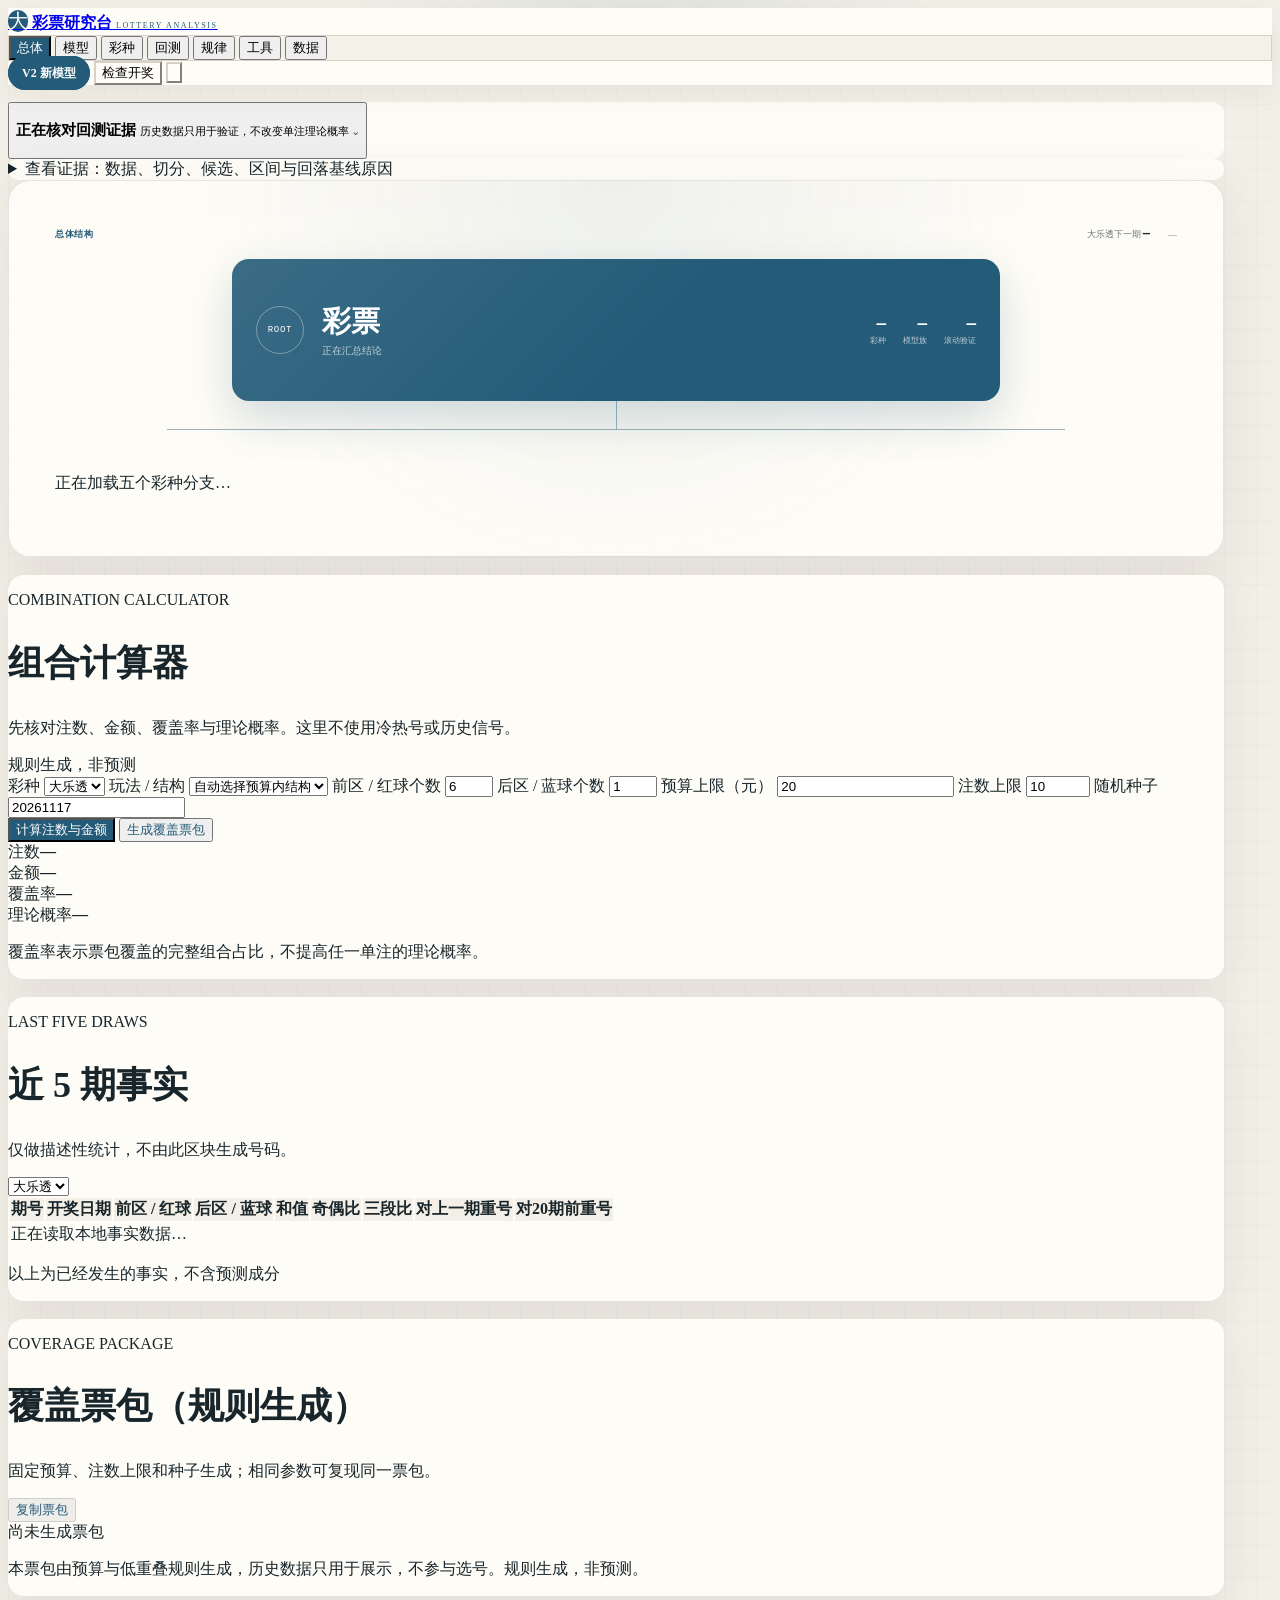
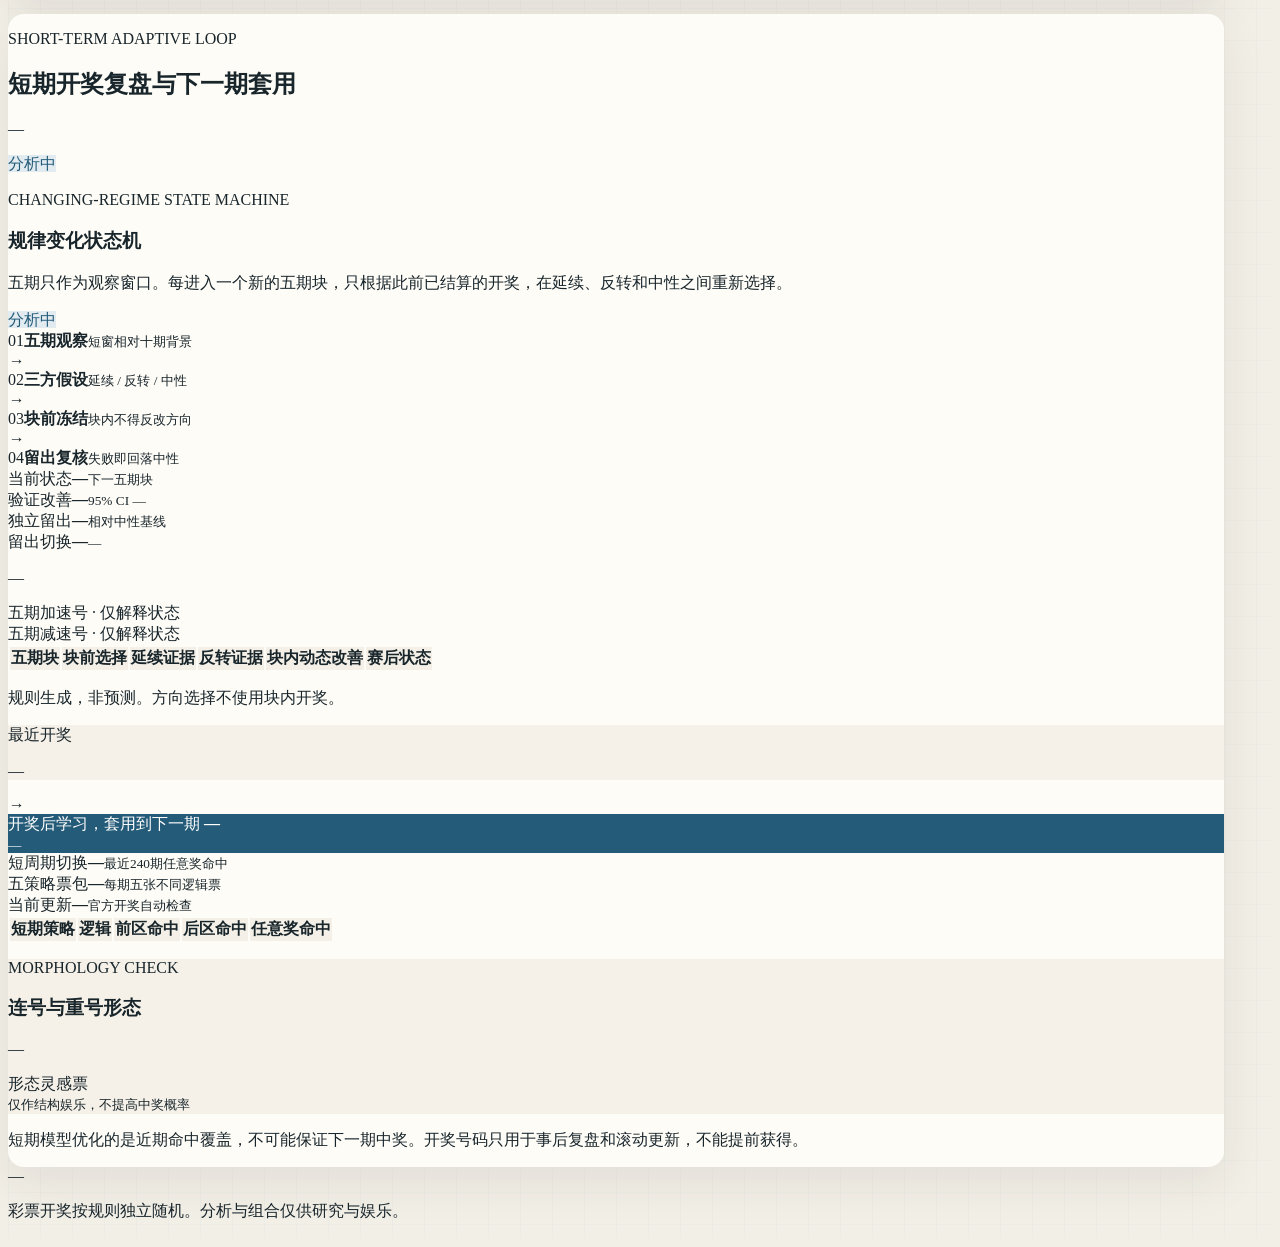
==== commit a8638452: "Publish independent V2 goal model" ====
--- a/index.html
+++ b/index.html
@@ -1,1427 +1,1428 @@
-<!doctype html>
-<html lang="zh-CN">
-<head>
-  <meta charset="utf-8">
-  <meta name="viewport" content="width=device-width, initial-scale=1">
-  <meta name="description" content="以大乐透下一期为主线的模型、规律与覆盖方案分析">
-  <title>彩票研究台 · Lottery Model Lab</title>
-  <link rel="preload" href="./overview.json" as="fetch" type="application/json" crossorigin>
-  <link rel="stylesheet" href="./styles.css?v=20261120-extra">
-  <link rel="stylesheet" href="./lottery.css?v=20261120-extra">
-</head>
-<body>
-  <div class="page-glow" aria-hidden="true"></div>
-  <header class="site-header">
-    <a class="brand" href="#overview" aria-label="返回总览">
-      <span class="brand-mark">大</span>
-      <span>
-        <strong>彩票研究台</strong>
-        <small>LOTTERY ANALYSIS</small>
-      </span>
-    </a>
-    <nav class="top-nav" aria-label="主导航">
-      <button class="nav-button is-active" type="button" data-tab="overview">总体</button>
-      <button class="nav-button" type="button" data-tab="models">模型</button>
-      <button class="nav-button" type="button" data-tab="multi">彩种</button>
-      <button class="nav-button" type="button" data-tab="backtest">回测</button>
-      <button class="nav-button" type="button" data-tab="cycles">规律</button>
-      <button class="nav-button" type="button" data-tab="quant">工具</button>
-      <button class="nav-button" type="button" data-tab="data">数据</button>
-    </nav>
-    <div class="header-actions">
-      <button class="update-button" id="update-data" type="button">
-        <span class="update-dot" id="update-dot"></span>
-        <span id="update-status">检查开奖</span>
-      </button>
-      <button class="icon-button" id="export-button" type="button" aria-label="导出分析 JSON" title="导出分析 JSON">
-        <svg viewBox="0 0 24 24" aria-hidden="true"><path d="M12 3v12m0 0 4-4m-4 4-4-4M5 19h14"/></svg>
-      </button>
-    </div>
-  </header>
-
-  <main class="layout">
-    <section class="verdict-strip" aria-label="本期判定">
-      <button class="verdict-strip-main" id="verdict-toggle" type="button"
-        aria-expanded="false" aria-controls="verdict-evidence">
-        <span class="verdict-mark is-pending" id="verdict-mark" aria-hidden="true"></span>
-        <span>
-          <strong id="verdict-headline">正在核对回测证据</strong>
-          <small id="verdict-summary">历史数据只用于验证，不改变单注理论概率</small>
-        </span>
-        <span class="verdict-chevron" aria-hidden="true">⌄</span>
-      </button>
-    </section>
-
-    <section class="evidence-section" id="evidence-section" aria-labelledby="evidence-title">
-      <details id="verdict-evidence">
-        <summary id="evidence-title">查看证据：数据、切分、候选、区间与回落基线原因</summary>
-        <div class="evidence-grid">
-          <div><span>数据量</span><strong id="evidence-draws">—</strong></div>
-          <div><span>开发 / 验证</span><strong id="evidence-development">—</strong></div>
-          <div><span>独立留出</span><strong id="evidence-holdout">—</strong></div>
-          <div><span>候选配置</span><strong id="evidence-candidates">—</strong></div>
-          <div><span>95% CI</span><strong id="evidence-ci">—</strong></div>
-          <div><span>当前采用</span><strong id="evidence-selected">—</strong></div>
-        </div>
-        <p id="evidence-reason">正在读取分析结果。</p>
-        <p class="fact-note">候选模型未通过显著性门槛时，系统固定回落到均匀基线。</p>
-      </details>
-    </section>
-    <div class="data-load-state" id="data-load-state" role="status" aria-live="polite" hidden>
-      <span class="data-load-spinner" aria-hidden="true"></span>
-      <span>正在加载详细数据…</span>
-    </div>
-
-    <section class="lab-card calculator-card" id="calculator" aria-labelledby="calculator-title">
-      <div class="lab-heading">
-        <div>
-          <p class="section-kicker">COMBINATION CALCULATOR</p>
-          <h2 id="calculator-title">组合计算器</h2>
-          <p>先核对注数、金额、覆盖率与理论概率。这里不使用冷热号或历史信号。</p>
-        </div>
-        <span class="rule-label">规则生成，非预测</span>
-      </div>
-      <form id="bet-form" class="bet-form">
-        <label>
-          <span>彩种</span>
-          <select class="form-select" id="bet-game">
-            <option value="dlt">大乐透</option>
-            <option value="ssq">双色球</option>
-            <option value="pl3">排列3</option>
-            <option value="pl5">排列5</option>
-            <option value="kl8">快乐8</option>
-          </select>
-        </label>
-        <label>
-          <span>玩法 / 结构</span>
-          <select class="form-select" id="bet-structure">
-            <option value="auto">自动选择预算内结构</option>
-            <option value="compound">复式</option>
-            <option value="dantuo">胆拖</option>
-            <option value="low_overlap">低重叠独立单式</option>
-            <option value="single">单式</option>
-          </select>
-        </label>
-        <label id="kl8-play-field" hidden>
-          <span>快乐8玩法</span>
-          <select class="form-select" id="bet-play">
-            <option value="1">选一</option>
-            <option value="2">选二</option>
-            <option value="3">选三</option>
-            <option value="4">选四</option>
-            <option value="5">选五</option>
-            <option value="6">选六</option>
-            <option value="7">选七</option>
-            <option value="8">选八</option>
-            <option value="9">选九</option>
-            <option value="10" selected>选十</option>
-          </select>
-        </label>
-        <label data-main-field>
-          <span id="main-count-label">前区 / 红球个数</span>
-          <input class="form-control numeric" id="bet-main-count" type="number" min="1" max="80" value="6">
-        </label>
-        <label data-bonus-field>
-          <span id="bonus-count-label">后区 / 蓝球个数</span>
-          <input class="form-control numeric" id="bet-bonus-count" type="number" min="1" max="16" value="1">
-        </label>
-        <label data-dantuo-field hidden>
-          <span>胆码个数</span>
-          <input class="form-control numeric" id="bet-leaders" type="number" min="1" max="5" value="1">
-        </label>
-        <label data-dantuo-field hidden>
-          <span>拖码个数</span>
-          <input class="form-control numeric" id="bet-draggers" type="number" min="1" max="32" value="5">
-        </label>
-        <label>
-          <span>预算上限（元）</span>
-          <input class="form-control numeric" id="bet-budget" type="number" min="2" step="2" value="20">
-        </label>
-        <label>
-          <span>注数上限</span>
-          <input class="form-control numeric" id="bet-max-tickets" type="number" min="1" max="5000" value="10">
-        </label>
-        <label>
-          <span>随机种子</span>
-          <input class="form-control numeric" id="bet-seed" type="number" min="0" value="20261117">
-        </label>
-      </form>
-      <div class="bet-actions">
-        <button class="primary-button" id="bet-calculate" type="button">计算注数与金额</button>
-        <button class="secondary-button" id="bet-generate" type="button">生成覆盖票包</button>
-        <span id="bet-error" class="form-error" role="alert"></span>
-      </div>
-      <div class="bet-metrics" id="bet-metrics" aria-live="polite">
-        <div><span>注数</span><strong id="bet-ticket-count">—</strong></div>
-        <div><span>金额</span><strong id="bet-amount">—</strong></div>
-        <div><span>覆盖率</span><strong id="bet-coverage">—</strong></div>
-        <div><span>理论概率</span><strong id="bet-probability">—</strong></div>
-      </div>
-      <div class="payout-panel" id="payout-panel" hidden>
-        <div class="payout-heading">
-          <strong>快乐8奖金结构</strong>
-          <span id="payout-status">待填</span>
-        </div>
-        <div class="table-wrap">
-          <table class="payout-table">
-            <thead><tr><th>命中个数</th><th class="numeric">单注奖金</th></tr></thead>
-            <tbody id="payout-body"></tbody>
-          </table>
-        </div>
-      </div>
-      <p class="fact-note" id="bet-note">覆盖率表示票包覆盖的完整组合占比，不提高任一单注的理论概率。</p>
-    </section>
-
-    <section class="lab-card recent-five-card" aria-labelledby="recent-five-title">
-      <div class="lab-heading">
-        <div>
-          <p class="section-kicker">LAST FIVE DRAWS</p>
-          <h2 id="recent-five-title">近 5 期事实</h2>
-          <p>仅做描述性统计，不由此区块生成号码。</p>
-        </div>
-        <select class="form-select compact-select" id="recent-five-game" aria-label="选择近五期彩种">
-          <option value="dlt">大乐透</option>
-          <option value="ssq">双色球</option>
-          <option value="pl3">排列3</option>
-          <option value="pl5">排列5</option>
-          <option value="kl8">快乐8</option>
-        </select>
-      </div>
-      <div class="table-wrap recent-five-table-wrap">
-        <table class="recent-five-table">
-          <thead>
-            <tr>
-              <th>期号</th><th>开奖日期</th><th id="recent-main-head">前区 / 红球</th>
-              <th id="recent-bonus-head">后区 / 蓝球</th><th class="numeric">和值</th>
-              <th class="numeric">奇偶比</th><th class="numeric">三段比</th>
-              <th class="numeric">对上一期重号</th><th class="numeric">对20期前重号</th>
-            </tr>
-          </thead>
-          <tbody id="recent-five-body">
-            <tr><td colspan="9">正在读取本地事实数据…</td></tr>
-          </tbody>
-        </table>
-      </div>
-      <p class="fact-note">以上为已经发生的事实，不含预测成分</p>
-    </section>
-
-    <section class="lab-card package-card" aria-labelledby="package-title">
-      <div class="lab-heading">
-        <div>
-          <p class="section-kicker">COVERAGE PACKAGE</p>
-          <h2 id="package-title">覆盖票包（规则生成）</h2>
-          <p>固定预算、注数上限和种子生成；相同参数可复现同一票包。</p>
-        </div>
-        <button class="secondary-button subtle-button" id="copy-package" type="button" disabled>复制票包</button>
-      </div>
-      <div class="package-meta" id="package-meta">尚未生成票包</div>
-      <div class="package-lines" id="package-lines"></div>
-      <p class="fact-note" id="package-note">本票包由预算与低重叠规则生成，历史数据只用于展示，不参与选号。规则生成，非预测。</p>
-    </section>
-
-    <section class="hero" aria-labelledby="page-title">
-      <div class="hero-copy">
-        <p class="eyebrow"><span class="live-dot"></span> EVIDENCE-FIRST DECISION SYSTEM</p>
-        <h1 id="page-title">结论先行，<br><em>证据随后。</em></h1>
-        <p class="hero-lead">只看三件事：是否有效、是否稳定、是否值得进入下一步。任何候选必须通过时间切分、显著性和独立留出复核。</p>
-        <div class="hero-meta" id="hero-meta" aria-live="polite">
-          <span>正在读取本地分析结果…</span>
-        </div>
-      </div>
-      <aside class="next-draw-card" aria-label="下一期预测目标">
-        <div class="ticket-edge" aria-hidden="true"></div>
-        <p class="card-kicker">LIVE DECISION TARGET</p>
-        <div class="next-draw-head">
-          <div>
-            <span class="muted-label">下一期</span>
-            <strong id="next-issue">—</strong>
-          </div>
-          <div>
-            <span class="muted-label">开奖日期</span>
-            <strong id="next-date">—</strong>
-          </div>
-        </div>
-        <div class="last-result">
-          <span class="muted-label">上期开奖</span>
-          <div class="ball-line" id="last-balls" aria-label="上一期号码"></div>
-        </div>
-        <div class="ticket-stamp" id="selection-stamp">等待回测</div>
-      </aside>
-    </section>
-
-    <section class="summary-grid" aria-label="分析概览">
-      <article class="stat-card">
-        <span class="stat-index">01</span>
-        <span class="stat-label">有效样本</span>
-        <strong id="stat-draws">—</strong>
-        <small id="stat-range">数据覆盖区间</small>
-      </article>
-      <article class="stat-card">
-        <span class="stat-index">02</span>
-        <span class="stat-label">候选空间</span>
-        <strong id="stat-candidates">—</strong>
-        <small>固定假设 + 随机权重搜索</small>
-      </article>
-      <article class="stat-card">
-        <span class="stat-index">03</span>
-        <span class="stat-label">未触碰留出</span>
-        <strong id="stat-holdout">—</strong>
-        <small id="stat-holdout-range">最近连续期数</small>
-      </article>
-      <article class="stat-card accent-card">
-        <span class="stat-index">04</span>
-        <span class="stat-label">执行结论</span>
-        <strong id="stat-verdict">—</strong>
-        <small id="stat-gain">相对均匀基线</small>
-      </article>
-    </section>
-
-    <article class="card shortterm-card">
-      <div class="shortterm-heading">
-        <div>
-          <p class="section-kicker">SHORT-TERM ADAPTIVE LOOP</p>
-          <h2>短期开奖复盘与下一期套用</h2>
-          <p id="shortterm-target">—</p>
-        </div>
-        <span class="status-pill" id="shortterm-policy-pill">分析中</span>
-      </div>
-      <section class="regime-audit" aria-labelledby="regime-title">
-        <div class="regime-head">
-          <div>
-            <p class="section-kicker">CHANGING-REGIME STATE MACHINE</p>
-            <h3 id="regime-title">规律变化状态机</h3>
-            <p>五期只作为观察窗口。每进入一个新的五期块，只根据此前已结算的开奖，在延续、反转和中性之间重新选择。</p>
-          </div>
-          <span class="status-pill" id="regime-status">分析中</span>
-        </div>
-        <div class="regime-rule-strip" aria-label="动态规律审计流程">
-          <div><span>01</span><strong>五期观察</strong><small>短窗相对十期背景</small></div>
-          <i aria-hidden="true">→</i>
-          <div><span>02</span><strong>三方假设</strong><small>延续 / 反转 / 中性</small></div>
-          <i aria-hidden="true">→</i>
-          <div><span>03</span><strong>块前冻结</strong><small>块内不得反改方向</small></div>
-          <i aria-hidden="true">→</i>
-          <div><span>04</span><strong>留出复核</strong><small>失败即回落中性</small></div>
-        </div>
-        <div class="regime-metrics">
-          <div><span>当前状态</span><strong id="regime-current">—</strong><small>下一五期块</small></div>
-          <div><span>验证改善</span><strong id="regime-validation">—</strong><small id="regime-ci">95% CI —</small></div>
-          <div><span>独立留出</span><strong id="regime-holdout">—</strong><small>相对中性基线</small></div>
-          <div><span>留出切换</span><strong id="regime-switches">—</strong><small id="regime-block-count">—</small></div>
-        </div>
-        <p class="regime-verdict" id="regime-verdict">—</p>
-        <div class="regime-signal-grid">
-          <div>
-            <span class="muted-label">五期加速号 · 仅解释状态</span>
-            <div class="regime-number-line" id="regime-accelerating"></div>
-          </div>
-          <div>
-            <span class="muted-label">五期减速号 · 仅解释状态</span>
-            <div class="regime-number-line" id="regime-decelerating"></div>
-          </div>
-        </div>
-        <div class="table-wrap regime-table-wrap">
-          <table class="regime-table">
-            <thead>
-              <tr>
-                <th>五期块</th><th>块前选择</th><th class="numeric">延续证据</th>
-                <th class="numeric">反转证据</th><th class="numeric">块内动态改善</th><th>赛后状态</th>
-              </tr>
-            </thead>
-            <tbody id="regime-block-body"></tbody>
-          </table>
-        </div>
-        <p class="fact-note" id="regime-leakage-note">规则生成，非预测。方向选择不使用块内开奖。</p>
-      </section>
-      <div class="shortterm-flow">
-        <div class="actual-review">
-          <span class="muted-label">最近开奖</span>
-          <div class="ball-line" id="shortterm-latest-balls"></div>
-          <p id="shortterm-attribution">—</p>
-        </div>
-        <i class="flow-arrow" aria-hidden="true">→</i>
-        <div class="next-review">
-          <span class="muted-label">开奖后学习，套用到下一期</span>
-          <strong id="shortterm-next-policy">—</strong>
-          <div class="ball-line" id="shortterm-next-balls"></div>
-          <small id="shortterm-next-logic">—</small>
-        </div>
-      </div>
-      <div class="shortterm-metrics">
-        <div><span>短周期切换</span><strong id="shortterm-meta-prize">—</strong><small>最近240期任意奖命中</small></div>
-        <div><span>五策略票包</span><strong id="shortterm-pack-rate">—</strong><small>每期五张不同逻辑票</small></div>
-        <div><span>当前更新</span><strong id="shortterm-update-state">—</strong><small>官方开奖自动检查</small></div>
-      </div>
-      <div class="table-wrap shortterm-table-wrap">
-        <table>
-          <thead><tr><th>短期策略</th><th>逻辑</th><th class="numeric">前区命中</th><th class="numeric">后区命中</th><th class="numeric">任意奖命中</th></tr></thead>
-          <tbody id="shortterm-table-body"></tbody>
-        </table>
-      </div>
-      <div class="pattern-strip">
-        <div>
-          <p class="section-kicker">MORPHOLOGY CHECK</p>
-          <h3>连号与重号形态</h3>
-          <p id="pattern-verdict">—</p>
-        </div>
-        <div class="pattern-window-grid" id="pattern-window-grid"></div>
-        <div class="pattern-inspiration">
-          <span class="muted-label">形态灵感票</span>
-          <div class="ball-line" id="pattern-ticket"></div>
-          <small>仅作结构娱乐，不提高中奖概率</small>
-        </div>
-      </div>
-      <p class="shortterm-warning">短期模型优化的是近期命中覆盖，不可能保证下一期中奖。开奖号码只用于事后复盘和滚动更新，不能提前获得。</p>
-    </article>
-
-    <div class="tab-panels">
-      <section class="tab-panel is-active" id="panel-overview" data-panel="overview" aria-labelledby="page-title">
-        <section class="lottery-tree" id="lottery-tree" aria-label="彩票总体结构">
-          <div class="tree-meta-line">
-            <span>总体结构</span>
-            <span>大乐透下一期 <b id="tree-issue">—</b></span>
-            <span id="tree-date">—</span>
-          </div>
-          <div class="tree-root-node">
-            <span class="tree-node-index">ROOT</span>
-            <div>
-              <strong>彩票</strong>
-              <small id="tree-state">正在汇总结论</small>
-            </div>
-            <div class="tree-root-metrics">
-              <span><b id="tree-game-count">—</b>彩种</span>
-              <span><b id="tree-model-count">—</b>模型族</span>
-              <span><b id="tree-validation-count">—</b>滚动验证</span>
-            </div>
-          </div>
-          <div class="tree-trunk" aria-hidden="true"></div>
-          <div class="game-tree-grid" id="tree-game-grid">
-            <p class="empty-state">正在加载五个彩种分支…</p>
-          </div>
-        </section>
-
-        <div class="overview-grid">
-          <article class="card verdict-card">
-            <div class="section-heading">
-              <div>
-                <p class="section-kicker">AUTONOMOUS VERDICT</p>
-                <h2>自动推演结论</h2>
-              </div>
-              <span class="status-pill" id="gate-status">分析中</span>
-            </div>
-            <div class="selected-model">
-              <span class="model-orb" id="model-orb" aria-hidden="true"></span>
-              <div>
-                <span class="muted-label">实际采用模型</span>
-                <strong id="selected-model">—</strong>
-                <p id="selected-description">—</p>
-              </div>
-            </div>
-            <p class="verdict-copy" id="selection-reason">—</p>
-            <div class="interval-panel">
-              <div class="interval-top">
-                <span>开发集 Brier 改善</span>
-                <strong id="ci-label">—</strong>
-              </div>
-              <div class="interval-track" aria-hidden="true">
-                <span class="zero-marker"></span>
-                <span class="interval-band" id="interval-band"></span>
-                <span class="interval-dot" id="interval-dot"></span>
-              </div>
-              <div class="interval-scale" aria-hidden="true">
-                <span>更差</span><span>0 BP</span><span>更好</span>
-              </div>
-            </div>
-            <div class="gate-notes">
-              <p><strong>门槛一</strong><span>95% 区间整体高于 0</span></p>
-              <p><strong>门槛二</strong><span>相对改善至少 0.10%</span></p>
-              <p><strong>门槛三</strong><span>独立留出集不参与选模</span></p>
-            </div>
-          </article>
-
-          <article class="card recommendation-card">
-            <div class="section-heading">
-              <div>
-                <p class="section-kicker">NEXT COMBINATIONS</p>
-                <h2>下一期规则票包</h2>
-              </div>
-              <button class="text-button" id="copy-tickets" type="button">复制票包</button>
-            </div>
-            <p class="fact-note">规则生成，非预测。单注理论概率不因组合方式改变。</p>
-            <div id="recommendations" class="ticket-list"></div>
-            <div class="boundary-note">
-              <svg viewBox="0 0 24 24" aria-hidden="true"><circle cx="12" cy="12" r="9"/><path d="M12 8v5m0 3h.01"/></svg>
-              <p>以上号码用于策略展示。单注一等奖理论概率均为 <strong>1 / 21,425,712</strong>。</p>
-            </div>
-          </article>
-        </div>
-
-        <article class="card forecast-compare-card">
-          <div class="table-head">
-            <div>
-              <p class="section-kicker">NEXT ISSUE · STRATEGY MATCH</p>
-              <h3>下一期策略票与 240 期回测</h3>
-              <p class="forecast-target-copy" id="forecast-target">—</p>
-            </div>
-            <span class="quiet-label">Brier 越低越好；单票命中次数仅作观察</span>
-          </div>
-          <div class="table-wrap">
-            <table>
-              <thead>
-                <tr>
-                  <th>排名</th>
-                  <th>策略</th>
-                  <th>下一期探索票</th>
-                  <th class="numeric">Brier</th>
-                  <th class="numeric">对照改善</th>
-                  <th class="numeric">前区最高命中</th>
-                  <th class="numeric">任意奖命中</th>
-                </tr>
-              </thead>
-              <tbody id="forecast-table-body"></tbody>
-            </table>
-          </div>
-        </article>
-
-        <article class="card signal-card">
-          <div class="section-heading">
-            <div>
-              <p class="section-kicker">EVIDENCE SNAPSHOT</p>
-              <h2>信号温度计</h2>
-            </div>
-            <span class="quiet-label">近 100 期出现次数</span>
-          </div>
-          <div class="mini-number-map">
-            <div>
-              <div class="map-title"><span>前区</span><small>理论均值 14.3 次</small></div>
-              <div class="number-grid compact" id="overview-front-grid" aria-label="前区近100期出现次数"></div>
-            </div>
-            <div>
-              <div class="map-title"><span>后区</span><small>理论均值 16.7 次</small></div>
-              <div class="number-grid compact back-grid" id="overview-back-grid" aria-label="后区近100期出现次数"></div>
-            </div>
-          </div>
-        </article>
-      </section>
-
-      <section class="tab-panel" id="panel-models" data-panel="models" hidden>
-        <div class="panel-heading">
-          <div>
-            <p class="section-kicker">MODEL ARENA</p>
-            <h2>模型擂台</h2>
-            <p>候选策略只使用当期开奖前的信息评分。Brier 越低越好；改善值为相对均匀基线的基点差。</p>
-          </div>
-          <label class="toggle-label">
-            <input id="show-all-models" type="checkbox">
-            <span>显示完整候选池</span>
-          </label>
-        </div>
-
-        <article class="card fusion-hero">
-          <div class="fusion-hero-copy">
-            <p class="section-kicker">MARKET MODEL FUSION</p>
-            <div class="fusion-title-row">
-              <div>
-                <span class="muted-label">九类公开策略家族 · 堆叠裁决</span>
-                <h3 id="fusion-selected">—</h3>
-              </div>
-              <span class="status-pill" id="fusion-status">分析中</span>
-            </div>
-            <p id="fusion-verdict" class="fusion-verdict">—</p>
-            <div class="fusion-gate-row">
-              <div><span>验证集改善</span><strong id="fusion-validation-gain">—</strong></div>
-              <div><span>95% 区间</span><strong id="fusion-ci">—</strong></div>
-              <div><span>独立留出</span><strong id="fusion-holdout-gain">—</strong></div>
-              <div><span>有效权重</span><strong id="fusion-weight">—</strong></div>
-            </div>
-          </div>
-          <div class="fusion-pipeline" aria-label="融合流程">
-            <div><span>01</span><strong>九类基础模型</strong><small>冷热 · 遗漏 · 动量 · 共现</small></div>
-            <i aria-hidden="true"></i>
-            <div><span>02</span><strong>统一概率空间</strong><small>前后区分别归一化</small></div>
-            <i aria-hidden="true"></i>
-            <div><span>03</span><strong>堆叠与收缩</strong><small>训练集拟合，验证集选强度</small></div>
-            <i aria-hidden="true"></i>
-            <div class="pipeline-gate"><span>04</span><strong>显著性闸门</strong><small>通过后才替换均匀先验</small></div>
-          </div>
-        </article>
-
-        <div class="market-model-grid" id="market-model-grid" aria-label="公开策略家族回测排名"></div>
-
-        <article class="card fusion-detail-card">
-          <div class="table-head">
-            <div>
-              <p class="section-kicker">STACKING RESULT</p>
-              <h3>融合候选排名</h3>
-            </div>
-            <span class="quiet-label">先训练、再验证、最后独立留出</span>
-          </div>
-          <div class="table-wrap">
-            <table>
-              <thead><tr><th>排名</th><th>融合候选</th><th class="numeric">验证 Brier</th><th class="numeric">相对均匀</th><th>参与家族</th></tr></thead>
-              <tbody id="fusion-candidate-body"></tbody>
-            </table>
-          </div>
-        </article>
-
-        <article class="card composition-card">
-          <div>
-            <p class="section-kicker">COMPOSITION LAYER</p>
-            <h3>组合类模型</h3>
-            <p>这些方法影响“怎么组织注数”，不能直接被当作号码出现概率。</p>
-          </div>
-          <div class="composition-grid" id="composition-grid"></div>
-        </article>
-
-        <div class="section-divider">
-          <span>下方为原有自动权重搜索候选池</span>
-        </div>
-
-        <div class="card model-chart-card">
-          <div class="chart-head">
-            <div>
-              <span class="muted-label">开发集领先者</span>
-              <strong>Brier 改善 / BP</strong>
-            </div>
-            <span class="quiet-label">正值表示优于均匀基线</span>
-          </div>
-          <div id="ranking-chart" class="chart-container"></div>
-        </div>
-        <article class="card table-card">
-          <div class="table-wrap">
-            <table>
-              <thead>
-                <tr>
-                  <th>排名</th>
-                  <th>候选模型</th>
-                  <th>规则摘要</th>
-                  <th class="numeric">Brier</th>
-                  <th class="numeric">改善</th>
-                  <th class="numeric">复杂度</th>
-                  <th>状态</th>
-                </tr>
-              </thead>
-              <tbody id="model-table-body"></tbody>
-            </table>
-          </div>
-        </article>
-      </section>
-
-      <section class="tab-panel" id="panel-multi" data-panel="multi" hidden>
-        <div class="panel-heading">
-          <div>
-            <p class="section-kicker">MULTI-LOTTERY MODEL LAB</p>
-            <h2>多彩种模型实验室</h2>
-            <p>大乐透、双色球、排列3、排列5与快乐8分别读取官方数据、独立训练与归一化。四类模型为马尔科夫链、动量、随机森林和序列 MLP。</p>
-          </div>
-          <span class="quiet-label">训练集 → 验证集 → 独立留出</span>
-        </div>
-        <div class="game-switch" id="multi-game-switch" role="tablist" aria-label="选择彩种"></div>
-        <article class="card multi-summary-card">
-          <div class="multi-summary-head">
-            <div>
-              <p class="section-kicker">CURRENT GAME</p>
-              <h3 id="multi-game-name">—</h3>
-              <p id="multi-rules">—</p>
-            </div>
-            <div class="multi-target">
-              <span>下一期</span>
-              <strong id="multi-next-issue">—</strong>
-              <small id="multi-next-date">—</small>
-            </div>
-          </div>
-          <div class="multi-latest-block">
-            <span class="muted-label">最新开奖</span>
-            <div class="ball-line" id="multi-latest-balls"></div>
-            <p id="multi-history-copy">—</p>
-          </div>
-          <p class="fact-note">下列规则号码均由公开规则和固定种子生成，非预测。</p>
-          <div class="multi-stat-strip">
-            <div><span>平均和值</span><strong id="multi-sum-mean">—</strong></div>
-            <div><span>和值范围</span><strong id="multi-sum-range">—</strong></div>
-            <div><span>平均奇数个数</span><strong id="multi-odd-mean">—</strong></div>
-            <div><span>近期热号</span><strong id="multi-hot-numbers">—</strong></div>
-            <div><span>冷号 / 遗漏</span><strong id="multi-cold-numbers">—</strong></div>
-          </div>
-          <div class="multi-ticket-control">
-            <div>
-              <span class="muted-label">方案注数</span>
-              <strong id="multi-ticket-cost">6元</strong>
-            </div>
-            <div class="segmented-control small" aria-label="方案注数">
-              <button class="multi-ticket-count" type="button" data-count="1">1注</button>
-              <button class="multi-ticket-count is-active" type="button" data-count="3">3注</button>
-              <button class="multi-ticket-count" type="button" data-count="5">5注</button>
-              <button class="multi-ticket-count" type="button" data-count="10">10注</button>
-            </div>
-          </div>
-          <div class="multi-recommendation-grid">
-            <div>
-              <span class="muted-label">滚动规则快照</span>
-              <div class="multi-ticket-list" id="multi-primary-ticket"></div>
-            </div>
-            <div>
-              <span class="muted-label">复式候选池</span>
-              <div class="ball-line" id="multi-compound-ticket"></div>
-            </div>
-            <div>
-              <span class="muted-label">大底</span>
-              <div class="number-grid compact" id="multi-big-pool"></div>
-            </div>
-            <div>
-              <span class="muted-label">胆拖结构</span>
-              <p id="multi-dantuo-copy">—</p>
-            </div>
-          </div>
-          <div class="multi-previous-review">
-            <div>
-              <span class="muted-label">上一期规则快照</span>
-              <div class="ball-line" id="multi-previous-prediction"></div>
-            </div>
-            <div>
-              <span class="muted-label">上一期实际开奖</span>
-              <div class="ball-line" id="multi-previous-actual"></div>
-            </div>
-            <div>
-              <span class="muted-label">命中复盘</span>
-              <strong id="multi-previous-result">—</strong>
-              <small id="multi-previous-note">—</small>
-            </div>
-          </div>
-        </article>
-        <article class="card multi-model-card">
-          <div class="table-head">
-            <div>
-              <p class="section-kicker">MODEL COMPARISON</p>
-              <h3>各模型独立回测</h3>
-            </div>
-            <span class="quiet-label">Brier 越低越好</span>
-          </div>
-          <div class="table-wrap">
-            <table>
-              <thead><tr><th>排名</th><th>模型</th><th class="numeric">验证 Brier</th><th class="numeric">相对均匀</th><th class="numeric">留出 Brier</th><th class="numeric">主区最高命中</th><th class="numeric">特区最高命中</th></tr></thead>
-              <tbody id="multi-model-body"></tbody>
-            </table>
-          </div>
-          <p class="multi-note" id="multi-note">—</p>
-        </article>
-        <article class="card research-ledger-card">
-          <div class="table-head">
-            <div>
-              <p class="section-kicker">SEPARATE EXECUTION LEDGERS</p>
-              <h3>滚动、守号与同预算随机</h3>
-              <p id="research-ledger-copy">三本账使用同一长期区间、相同注数和相同固定奖金口径。</p>
-            </div>
-            <span class="quiet-label">3注示例 · 1/3/5/10注均保留</span>
-          </div>
-          <div class="table-wrap">
-            <table>
-              <thead>
-                <tr>
-                  <th>账本</th><th class="numeric">成本</th><th class="numeric">中奖期</th>
-                  <th class="numeric">中奖注</th><th class="numeric">估算奖金</th>
-                  <th class="numeric">估算净额</th><th class="numeric">最大连续未中</th>
-                </tr>
-              </thead>
-              <tbody id="research-ledger-body"></tbody>
-            </table>
-          </div>
-          <div class="research-recent" id="research-recent12"></div>
-          <p class="fact-note" id="research-ledger-note">二等奖命中事实保留；浮动金额不唯一可推时不计入现金估算。</p>
-        </article>
-        <article class="card kl8-play-card" id="kl8-play-card" hidden>
-          <div class="table-head">
-            <div>
-              <p class="section-kicker">PLAY 1—10 RECONCILIATION</p>
-              <h3>快乐8选一至选十历史对账</h3>
-              <p>正式主研究玩法仍为选十；本表只比较固定奖金下的历史命中率、返奖估算与净额。</p>
-            </div>
-            <span class="status-pill" id="kl8-best-play">分析中</span>
-          </div>
-          <div class="table-wrap">
-            <table>
-              <thead><tr><th>玩法</th><th class="numeric">中奖期率</th><th class="numeric">平均命中</th><th class="numeric">成本</th><th class="numeric">估算奖金</th><th class="numeric">估算净额</th></tr></thead>
-              <tbody id="kl8-play-body"></tbody>
-            </table>
-          </div>
-        </article>
-        <article class="card blue-audit-card" id="blue-audit-card" hidden>
-          <div class="table-head">
-            <div>
-              <p class="section-kicker">BLUE BALL SPECIALIST</p>
-              <h3>双色球蓝球专项</h3>
-              <p>500期长期背景、14期短期观察；正式单号概率始终为 1 / 16。</p>
-            </div>
-            <span class="status-pill">规则生成，非预测</span>
-          </div>
-          <div class="table-wrap">
-            <table>
-              <thead><tr><th>模型</th><th class="numeric">Brier</th><th class="numeric">相对均匀</th><th>下一期研究参考蓝球</th></tr></thead>
-              <tbody id="blue-audit-body"></tbody>
-            </table>
-          </div>
-          <p class="fact-note" id="blue-audit-note">—</p>
-        </article>
-        <article class="card multi-history-card">
-          <div class="table-head">
-            <div>
-              <p class="section-kicker">RECOMMENDATION ARCHIVE</p>
-              <h3>最近十二期多注规则对比</h3>
-            </div>
-            <span class="quiet-label">步行前推历史重建 · 不等同赛前冻结</span>
-          </div>
-          <div class="snapshot-summary" id="multi-history-summary"></div>
-          <p class="fact-note">十二期只用于近期观察，样本不足以证明模型优劣；1/3/5/10注为同一主票包的前缀。奖金为固定口径估算：一等奖按500万元；二等奖保留中奖事实，但8亿元奖池不能在缺少销量和获奖注数时唯一换算成单注金额。</p>
-          <div class="table-wrap">
-            <table class="snapshot-compare-table">
-              <thead>
-                <tr>
-                  <th>期号</th><th>实际开奖</th>
-                  <th class="numeric">1注 / 2元</th>
-                  <th class="numeric">3注 / 6元</th>
-                  <th class="numeric">5注 / 10元</th>
-                  <th class="numeric">10注 / 20元</th>
-                </tr>
-              </thead>
-              <tbody id="multi-history-body"></tbody>
-            </table>
-          </div>
-        </article>
-        <article class="card multi-snapshot-card">
-          <div class="table-head">
-            <div>
-              <p class="section-kicker">LIVE SNAPSHOT LEDGER</p>
-              <h3>赛前冻结账本 · 多注结果</h3>
-            </div>
-            <span class="quiet-label">真实赛前冻结记录 · 与历史重建分开展示</span>
-          </div>
-          <div class="table-wrap">
-            <table class="snapshot-compare-table">
-              <thead>
-                <tr>
-                  <th>目标期</th><th>状态</th>
-                  <th class="numeric">1注</th><th class="numeric">3注</th>
-                  <th class="numeric">5注</th><th class="numeric">10注</th>
-                </tr>
-              </thead>
-              <tbody id="multi-snapshot-body"></tbody>
-            </table>
-          </div>
-        </article>
-      </section>
-
-      <section class="tab-panel" id="panel-backtest" data-panel="backtest" hidden>
-        <div class="panel-heading">
-          <div>
-            <p class="section-kicker">WALK-FORWARD HOLDOUT</p>
-            <h2>留出集回测</h2>
-            <p>最后 240 期完全留出，选模只看更早的数据。下方的每一点都来自该期开奖前的历史状态。</p>
-          </div>
-          <div class="holdout-badge">
-            <span>不参与选模</span>
-            <strong id="holdout-window">—</strong>
-          </div>
-        </div>
-        <div class="backtest-grid">
-          <article class="card chart-card large-chart-card">
-            <div class="chart-head">
-              <div>
-                <span class="muted-label">20 期滚动平均</span>
-                <strong>Brier 损失曲线</strong>
-              </div>
-              <div class="legend">
-                <span><i class="legend-line selected"></i>采用模型</span>
-                <span><i class="legend-line uniform"></i>均匀基线</span>
-              </div>
-            </div>
-            <div id="backtest-chart" class="chart-container"></div>
-          </article>
-          <article class="card metric-stack">
-            <div class="metric-block">
-              <span class="muted-label">留出 Brier</span>
-              <strong id="holdout-brier">—</strong>
-              <small>越低越好</small>
-            </div>
-            <hr>
-            <div class="metric-block">
-              <span class="muted-label">相对基线</span>
-              <strong id="holdout-gain">—</strong>
-              <small id="holdout-gain-copy">正值代表改善</small>
-            </div>
-            <hr>
-            <div class="metric-block">
-              <span class="muted-label">原始挑战者</span>
-              <strong id="challenger-name">—</strong>
-              <small id="challenger-gain">—</small>
-            </div>
-          </article>
-        </div>
-        <article class="card table-card">
-          <div class="table-head">
-            <div>
-              <p class="section-kicker">RECENT SETTLEMENT</p>
-              <h3>最近留出结算</h3>
-            </div>
-            <span class="quiet-label">Brier 按前区与后区联合平均</span>
-          </div>
-          <div class="table-wrap">
-            <table>
-              <thead>
-                <tr><th>期号</th><th>日期</th><th class="numeric">采用模型</th><th class="numeric">均匀基线</th><th class="numeric">前区最高权重命中</th></tr>
-              </thead>
-              <tbody id="settlement-table-body"></tbody>
-            </table>
-          </div>
-        </article>
-        <article class="card research-audit-card" aria-labelledby="research-audit-title">
-          <div class="table-head">
-            <div>
-              <p class="section-kicker">ALL-GAME WALK-FORWARD AUDIT</p>
-              <h3 id="research-audit-title">全彩种长期滚动审计</h3>
-              <p>滚动、守号与同预算随机票包分开记账。十二期结果只作近期观察，不作为模型胜负结论。</p>
-            </div>
-            <span class="status-pill" id="research-audit-status">读取中</span>
-          </div>
-          <div class="table-wrap">
-            <table>
-              <thead>
-                <tr>
-                  <th>彩种</th><th class="numeric">回测期数</th>
-                  <th class="numeric">候选 Brier 改善</th><th class="numeric">95% CI</th>
-                  <th class="numeric">滚动 / 守号 / 随机净额</th><th>正式裁决</th>
-                </tr>
-              </thead>
-              <tbody id="research-audit-body">
-                <tr><td colspan="6">正在读取长期审计数据…</td></tr>
-              </tbody>
-            </table>
-          </div>
-          <p class="fact-note" id="research-audit-note">规则生成，非预测。奖金为固定口径估算，不是实际派奖。</p>
-        </article>
-      </section>
-
-      <section class="tab-panel" id="panel-cycles" data-panel="cycles" hidden>
-        <div class="panel-heading">
-          <div>
-            <p class="section-kicker">FIVE-DRAW CYCLE FORENSICS</p>
-            <h2>五期周期审计</h2>
-            <p>检验相隔 1—5 期的号码重现、五个一组的结构延续，以及最近五期热度在“延续”和“反转”之间是否存在稳定方向。</p>
-          </div>
-          <div class="holdout-badge negative-badge">
-            <span>号码身份规律</span>
-            <strong id="cycle-badge">检验中</strong>
-          </div>
-        </div>
-
-        <article class="card cycle-verdict-card">
-          <div>
-            <p class="section-kicker">CYCLE VERDICT</p>
-            <h3 id="cycle-verdict">—</h3>
-          </div>
-          <div class="cycle-separation">
-            <div><span>结构层</span><strong id="cycle-structure-label">—</strong><small>和值、大号占比</small></div>
-            <div><span>号码层</span><strong id="cycle-number-label">—</strong><small>具体号码身份</small></div>
-            <div><span>执行层</span><strong id="cycle-execution-label">—</strong><small>延续与反转均被检验</small></div>
-          </div>
-        </article>
-
-        <article class="card mtf-card">
-          <div class="mtf-head">
-            <div>
-              <p class="section-kicker">10-DRAW BACKGROUND × 5-DRAW SIGNAL</p>
-              <h3>长期背景与短期规律</h3>
-              <p>先以最近十期建立号码背景，再计算最近五期的短期加速度。α 控制背景权重，β 为正表示延续，为负表示反转。</p>
-            </div>
-            <span class="status-pill" id="mtf-status">分析中</span>
-          </div>
-          <div class="mtf-layout">
-            <div class="mtf-metrics">
-              <div><span>训练集最优方向</span><strong id="mtf-train">—</strong><small>在更早数据中拟合</small></div>
-              <div><span>验证集最优方向</span><strong id="mtf-validation">—</strong><small>不参与训练拟合</small></div>
-              <div><span>最终采用</span><strong id="mtf-selected">—</strong><small id="mtf-gate">—</small></div>
-            </div>
-            <div class="mtf-plane-wrap">
-              <div class="muted-label">α—β 参数落点</div>
-              <div id="mtf-plane" class="mtf-plane"></div>
-              <div class="plane-axis"><span>← 反转 β</span><strong>α</strong><span>延续 β →</span></div>
-            </div>
-          </div>
-          <p class="mtf-verdict" id="mtf-verdict">—</p>
-          <div class="table-wrap">
-            <table>
-              <thead><tr><th>模型</th><th class="numeric">α 背景</th><th class="numeric">β 短周期</th><th class="numeric">验证改善</th><th class="numeric">独立留出改善</th></tr></thead>
-              <tbody id="mtf-table-body"></tbody>
-            </table>
-          </div>
-          <div class="mtf-tickets">
-            <div>
-              <span class="muted-label">训练参数外推</span>
-              <div class="ball-line" id="mtf-train-ticket"></div>
-            </div>
-            <div>
-              <span class="muted-label">验证参数外推</span>
-              <div class="ball-line" id="mtf-validation-ticket"></div>
-            </div>
-            <small>两组号码仅用于展示参数不稳定程度，不进入主模型权重。</small>
-          </div>
-        </article>
-
-        <div class="cycle-grid">
-          <article class="card cycle-lag-card">
-            <div class="section-heading">
-              <div>
-                <p class="section-kicker">LAG OVERLAP</p>
-                <h3>五期相隔重现</h3>
-              </div>
-              <span class="quiet-label">Bonferroni 校正后</span>
-            </div>
-            <div class="cycle-lag-summary">
-              <div>
-                <span>前区 LAG 5</span>
-                <strong id="front-lag5-overlap">—</strong>
-                <small>理论重合 <span id="front-lag5-expected">—</span></small>
-                <em id="front-lag5-p">—</em>
-              </div>
-              <div>
-                <span>后区 LAG 5</span>
-                <strong id="back-lag5-overlap">—</strong>
-                <small>理论重合 <span id="back-lag5-expected">—</span></small>
-                <em id="back-lag5-p">—</em>
-              </div>
-            </div>
-            <div class="table-wrap">
-              <table class="compact-table">
-                <thead><tr><th>滞后</th><th class="numeric">前区重合</th><th class="numeric">校正 P</th><th class="numeric">后区重合</th><th class="numeric">校正 P</th></tr></thead>
-                <tbody id="cycle-lag-body"></tbody>
-              </table>
-            </div>
-          </article>
-
-          <article class="card block-structure-card">
-            <div class="section-heading">
-              <div>
-                <p class="section-kicker">BLOCK PERSISTENCE</p>
-                <h3>五期结构方向</h3>
-              </div>
-              <span class="quiet-label">延续 vs 反转</span>
-            </div>
-            <p class="block-note">把不重叠的五期开奖合并为一个周期，检验下一周期整体特征更可能延续还是反转。</p>
-            <div id="block-direction-list" class="block-direction-list"></div>
-            <div class="latest-cycle-profile">
-              <div>
-                <span class="muted-label">最近五期热号</span>
-                <strong>仅作当前结构切片</strong>
-                <div class="ball-line" id="cycle-front-extension"></div>
-                <div class="ball-line" id="cycle-back-extension"></div>
-              </div>
-              <small>具体号码热度未通过独立胜率检验，不应把这里当作可延续的选号信号。</small>
-            </div>
-          </article>
-        </div>
-
-        <article class="card alpha-card">
-          <div class="chart-head">
-            <div>
-              <span class="muted-label">CONTINUATION ↔ REVERSAL</span>
-              <strong>五期热度系数扫描</strong>
-            </div>
-            <div class="alpha-legend">
-              <span><i></i>反转 α&lt;0</span>
-              <span><i></i>均匀 α=0</span>
-              <span><i></i>延续 α&gt;0</span>
-            </div>
-          </div>
-          <div id="alpha-chart" class="chart-container alpha-chart"></div>
-          <div class="alpha-footer">
-            <div>
-              <span class="muted-label">滚动方向选择</span>
-              <strong id="cycle-switch-result">—</strong>
-              <small id="cycle-switch-detail">—</small>
-            </div>
-            <p>α 越向两侧，越激进地押注反转或延续；中间 0 表示不采用最近五期号码热度。Brier 越低越好。</p>
-          </div>
-        </article>
-      </section>
-
-      <section class="tab-panel" id="panel-quant" data-panel="quant" hidden>
-        <div class="panel-heading">
-          <div>
-            <p class="section-kicker">QUANT ALLOCATION & RISK</p>
-            <h2>量化决策层</h2>
-            <p>把信号概率、固定预算、组合相关性和历史返奖率放在同一个框架内。量化首先回答“该不该下注”，其次才回答“如何分配固定娱乐预算”。</p>
-          </div>
-          <div class="holdout-badge negative-badge">
-            <span>策略仓位</span>
-            <strong>零仓位</strong>
-          </div>
-        </div>
-
-        <article class="card screening-card">
-          <div class="section-heading">
-            <div>
-              <p class="section-kicker">CONDITIONAL EXCLUSION</p>
-              <h3>条件排除与分散票包</h3>
-              <p>先用滚动历史阈值筛除极端结构，再在剩余空间按固定种子生成低重叠单式。排除只约束候选覆盖，不改变单注理论概率。</p>
-            </div>
-            <span class="status-pill" id="screening-status">读取审计</span>
-          </div>
-          <div class="screening-grid">
-            <label>
-              <span>排除前区号码</span>
-              <input class="form-control" id="screening-excluded" placeholder="例如：01 05 12">
-            </label>
-            <label>
-              <span>注数</span>
-              <input class="form-control numeric" id="screening-count" type="number" min="1" max="100" value="5">
-            </label>
-            <label>
-              <span>随机种子</span>
-              <input class="form-control numeric" id="screening-seed" type="number" min="0" value="20261120">
-            </label>
-            <button class="primary-button" id="screening-generate" type="button">生成条件票包</button>
-          </div>
-          <div class="screening-metrics">
-            <div><span>2014年后事实保留率</span><strong id="screening-retention">—</strong></div>
-            <div><span>当前候选覆盖率</span><strong id="screening-coverage">—</strong></div>
-            <div><span>保留前区组合</span><strong id="screening-space">—</strong></div>
-            <div><span>规则数量</span><strong id="screening-rule-count">—</strong></div>
-          </div>
-          <p class="screening-rules" id="screening-rules">正在加载滚动筛选审计…</p>
-          <p class="form-error" id="screening-error" role="alert"></p>
-          <div class="screening-result" id="screening-result">
-            <p class="empty-state">尚未生成条件票包</p>
-          </div>
-        </article>
-
-        <div class="quant-summary-grid">
-          <article class="card quant-verdict-card">
-            <p class="section-kicker">CAPITAL ALLOCATION</p>
-            <div class="quant-verdict-row">
-              <div>
-                <span class="muted-label">负期望裁决</span>
-                <h3>负期望下，最优仓位为零</h3>
-              </div>
-              <span class="quant-zero">0.00%</span>
-            </div>
-            <p id="quant-risk-copy" class="quant-risk-copy">—</p>
-            <div class="risk-rule">
-              <span>仓位规则</span>
-              <strong id="quant-risk-rule">—</strong>
-            </div>
-          </article>
-          <article class="card payout-card">
-            <div class="section-heading">
-              <div>
-                <p class="section-kicker">HISTORICAL PAYOUT</p>
-                <h3>返奖率审计</h3>
-              </div>
-              <span class="status-pill">最近 500 期</span>
-            </div>
-            <div class="quant-metric-grid">
-              <div><span>历史返奖率</span><strong id="quant-payout-ratio">—</strong></div>
-              <div><span>庄家优势</span><strong id="quant-house-edge">—</strong></div>
-              <div><span>20 元期望奖金</span><strong id="quant-expected-prize">—</strong></div>
-              <div><span>20 元期望净损</span><strong id="quant-expected-net">—</strong></div>
-            </div>
-          </article>
-        </div>
-
-        <article class="card budget-card">
-          <div class="budget-toolbar">
-            <div>
-              <p class="section-kicker">FIXED ENTERTAINMENT BUDGET</p>
-              <h3>固定预算组合覆盖</h3>
-              <p>覆盖优化让有限的注数尽量分散；只提高“至少命中一个奖级”的概率，不提高单注中奖概率或期望收益。</p>
-            </div>
-            <div class="budget-switch" aria-label="娱乐预算">
-              <button class="budget-button" type="button" data-budget="10">¥10</button>
-              <button class="budget-button is-active" type="button" data-budget="20">¥20</button>
-              <button class="budget-button" type="button" data-budget="50">¥50</button>
-            </div>
-          </div>
-          <div class="coverage-summary">
-            <div class="coverage-copy">
-              <span class="muted-label">当前方案</span>
-              <strong id="quant-budget-label">¥20 · 10 注</strong>
-              <small id="quant-expected-budget-net">—</small>
-            </div>
-            <div class="coverage-bars">
-              <div class="coverage-row">
-                <div><span>普通随机组合</span><strong id="quant-random-rate">—</strong></div>
-                <div class="coverage-track"><i id="quant-random-bar"></i></div>
-              </div>
-              <div class="coverage-row dominant">
-                <div><span>低重叠覆盖组合</span><strong id="quant-coverage-rate">—</strong></div>
-                <div class="coverage-track"><i id="quant-coverage-bar"></i></div>
-              </div>
-            </div>
-            <div class="coverage-lift">
-              <span>任意奖级覆盖提升</span>
-              <strong id="quant-coverage-lift">—</strong>
-              <small>统一抽样 50,000 次</small>
-            </div>
-          </div>
-          <div class="portfolio-heading">
-            <div>
-              <span class="muted-label">COVERAGE PORTFOLIO</span>
-              <strong>低重叠组合</strong>
-            </div>
-            <button class="text-button" id="copy-quant-portfolio" type="button">复制当前组合</button>
-          </div>
-          <div class="quant-portfolio" id="quant-portfolio"></div>
-        </article>
-
-        <article class="card jackpot-card">
-          <div class="budget-toolbar">
-            <div>
-              <p class="section-kicker">FIRST PRIZE COVERAGE</p>
-              <h3>一等奖覆盖模型</h3>
-              <p id="jackpot-target">—</p>
-            </div>
-            <div class="holdout-badge">
-              <span>覆盖固定预算</span>
-              <strong>3 注 / 期 · ¥6</strong>
-            </div>
-          </div>
-          <div class="jackpot-layout">
-            <div>
-              <span class="muted-label">下一期三注覆盖 · 规则生成，非预测</span>
-              <div id="jackpot-tickets" class="jackpot-tickets"></div>
-            </div>
-            <div class="jackpot-summary">
-              <div><span>一年累计成本</span><strong id="jackpot-year-cost">—</strong></div>
-              <div><span>一年中一等奖概率</span><strong id="jackpot-year-probability">—</strong></div>
-              <div><span>停止规则</span><strong>中一等奖或预算结束</strong></div>
-            </div>
-          </div>
-          <div class="jackpot-toolbar">
-            <div>
-              <strong>未来时间概率</strong>
-              <span>按每年约156期计算</span>
-            </div>
-            <div class="segmented-control small" aria-label="未来时间范围">
-              <button class="jackpot-year is-active" type="button" data-years="1">1年</button>
-              <button class="jackpot-year" type="button" data-years="3">3年</button>
-              <button class="jackpot-year" type="button" data-years="5">5年</button>
-              <button class="jackpot-year" type="button" data-years="10">10年</button>
-            </div>
-          </div>
-          <div class="table-wrap">
-            <table>
-              <thead><tr><th>每期注数</th><th class="numeric">每期成本</th><th class="numeric">累计成本</th><th class="numeric">至少中一次一等奖</th><th class="numeric">约等于</th></tr></thead>
-              <tbody id="jackpot-table-body"></tbody>
-            </table>
-          </div>
-          <p class="jackpot-warning" id="jackpot-warning">—</p>
-        </article>
-
-        <article class="card scheme-audit-card">
-          <div class="table-head">
-            <div>
-              <p class="section-kicker">SURVIVORSHIP AUDIT</p>
-              <h3>复式投注成本审计</h3>
-              <p>中奖截图必须同时披露注数、成本和未中奖样本，避免把大额覆盖误认为分析方法有效。</p>
-            </div>
-            <div class="holdout-badge negative-badge">
-              <span>15+5 标准复式</span>
-              <strong id="scheme-case-cost">—</strong>
-            </div>
-          </div>
-          <p class="scheme-case-copy" id="scheme-case-copy">—</p>
-          <div class="table-wrap">
-            <table>
-              <thead><tr><th>方案</th><th class="numeric">注数</th><th class="numeric">成本</th><th class="numeric">头奖概率</th><th class="numeric">任意奖概率</th><th class="numeric">期望净损</th></tr></thead>
-              <tbody id="scheme-audit-body"></tbody>
-            </table>
-          </div>
-        </article>
-
-        <article class="card ticket-checker-card">
-          <div class="table-head">
-            <div>
-              <p class="section-kicker">TICKET OCR & VALIDATION</p>
-              <h3>彩票 OCR 与复式验奖</h3>
-              <p>上传票面截图，或直接粘贴号码。前后区用“+”分隔，每行一注；支持单式、复式及快乐8选一至选十复式。</p>
-            </div>
-            <span class="status-pill">可选 OCR</span>
-          </div>
-          <div class="ticket-checker-form">
-            <label>
-              <span>彩种</span>
-              <select class="form-select" id="ticket-game">
-                <option value="dlt">大乐透</option>
-                <option value="ssq">双色球</option>
-                <option value="pl3">排列3</option>
-                <option value="pl5">排列5</option>
-                <option value="kl8">快乐8</option>
-              </select>
-            </label>
-            <label>
-              <span>期号</span>
-              <input class="form-control" id="ticket-issue" inputmode="numeric" placeholder="例如 26131">
-            </label>
-            <label id="ticket-play-field" hidden>
-              <span>快乐8玩法</span>
-              <select class="form-select" id="ticket-play">
-                <option value="1">选一</option><option value="2">选二</option>
-                <option value="3">选三</option><option value="4">选四</option>
-                <option value="5">选五</option><option value="6">选六</option>
-                <option value="7">选七</option><option value="8">选八</option>
-                <option value="9">选九</option><option value="10" selected>选十</option>
-              </select>
-            </label>
-            <label>
-              <span>票面图片</span>
-              <input class="form-control" id="ticket-image" type="file" accept="image/*">
-            </label>
-            <label class="wide">
-              <span>号码文本</span>
-              <textarea class="form-control" id="ticket-text" rows="5" placeholder="01 02 03 04 05 + 06 07&#10;07 08 09 10 11 + 02 03"></textarea>
-            </label>
-          </div>
-          <div class="ticket-checker-actions">
-            <button class="primary-button" id="ticket-check-text" type="button">验文字号码</button>
-            <button class="btn" id="ticket-check-image" type="button">OCR 识别并验票</button>
-          </div>
-          <div class="ticket-result" id="ticket-result" aria-live="polite">
-            <p class="empty-state">尚未验票</p>
-          </div>
-        </article>
-
-        <article class="card quant-method-card">
-          <div>
-            <p class="section-kicker">QUANT PROTOCOL</p>
-            <h3>这里的“量化”如何定义</h3>
-          </div>
-          <div class="quant-method-grid">
-            <div><span>01</span><strong>Edge</strong><p>只有统计显著的正向概率优势才允许战术仓位。</p></div>
-            <div><span>02</span><strong>Kelly</strong><p>历史返奖率小于 1 时，Kelly 上限被截断为 0。</p></div>
-            <div><span>03</span><strong>Coverage</strong><p>固定注数下降低号码、后区对和整票重叠。</p></div>
-            <div><span>04</span><strong>Risk</strong><p>娱乐预算事先固定，不追损、不倍投、不因短期命中加仓。</p></div>
-          </div>
-        </article>
-      </section>
-
-      <section class="tab-panel" id="panel-numbers" data-panel="numbers" hidden>
-        <div class="panel-heading numbers-heading">
-          <div>
-            <p class="section-kicker">NUMBER FORENSICS</p>
-            <h2>号码切片</h2>
-            <p>频率和遗漏是描述性证据，不是未来概率。切换指标以检查近期热度与回补幅度。</p>
-          </div>
-          <div class="segmented-control" aria-label="号码区域">
-            <button class="segment is-active" type="button" data-area="front">前区 35</button>
-            <button class="segment" type="button" data-area="back">后区 12</button>
-          </div>
-        </div>
-        <button class="secondary-button data-back-button" id="back-to-data" type="button">← 返回数据与口径</button>
-        <article class="card number-lab">
-          <div class="lab-toolbar">
-            <div class="segmented-control small" aria-label="号码指标">
-              <button class="metric-segment is-active" type="button" data-metric="count_100">近 100 期出现</button>
-              <button class="metric-segment" type="button" data-metric="omission">当前遗漏</button>
-              <button class="metric-segment" type="button" data-metric="count_all">历史累计</button>
-            </div>
-            <div class="metric-caption" id="number-caption">次数越深，近期出现越频繁</div>
-          </div>
-          <div class="number-grid detailed" id="number-grid" aria-live="polite"></div>
-          <div class="heat-legend">
-            <span>低</span><i class="heat-ramp"></i><span>高</span>
-          </div>
-        </article>
-        <article class="card recent-card">
-          <div class="table-head">
-            <div>
-              <p class="section-kicker">LAST 24</p>
-              <h3>最近开奖</h3>
-            </div>
-            <span class="quiet-label">号码已按升序排列</span>
-          </div>
-          <div id="recent-draw-list" class="recent-draw-list"></div>
-        </article>
-      </section>
-
-      <section class="tab-panel" id="panel-data" data-panel="data" hidden>
-        <div class="panel-heading">
-          <div>
-            <p class="section-kicker">DATA & METHOD</p>
-            <h2>数据与口径</h2>
-            <p>程序直接解析工作簿 XML，不依赖 Excel 或第三方数据接口。每次启动都会重新读取本地历史并执行完整回测。</p>
-          </div>
-          <button class="primary-button" id="refresh-page" type="button">重新载入分析</button>
-        </div>
-        <nav class="data-subnav" aria-label="数据子页面">
-          <button class="segment is-active" type="button" data-data-page="summary">数据与口径</button>
-          <button class="segment" type="button" data-data-page="numbers">号码事实</button>
-        </nav>
-        <div class="data-grid">
-          <article class="card audit-card">
-            <div class="section-heading">
-              <div>
-                <p class="section-kicker">INTEGRITY CHECK</p>
-                <h3>数据审计</h3>
-              </div>
-              <span class="status-pill success">字段有效</span>
-            </div>
-            <dl class="audit-list">
-              <div><dt>源文件</dt><dd id="audit-file">—</dd></div>
-              <div><dt>记录数</dt><dd id="audit-count">—</dd></div>
-              <div><dt>时间范围</dt><dd id="audit-range">—</dd></div>
-              <div><dt>重复期号</dt><dd>0</dd></div>
-              <div><dt>号码越界</dt><dd>0</dd></div>
-              <div><dt>最新期号</dt><dd id="audit-latest">—</dd></div>
-            </dl>
-          </article>
-          <article class="card method-card">
-            <p class="section-kicker">MODEL PROTOCOL</p>
-            <h3>推演流程</h3>
-            <ol class="method-steps">
-              <li><span>01</span><div><strong>严格时间切片</strong><p>每期评分仅使用此前开奖，避免未来数据泄漏。</p></div></li>
-              <li><span>02</span><div><strong>并行假设检验</strong><p>比较频率、热号、衰减、遗漏与共现等 190 余个配置。</p></div></li>
-              <li><span>03</span><div><strong>Brier + 对数损失</strong><p>使用概率型评分，而不是只看偶然命中的号码数量。</p></div></li>
-              <li><span>04</span><div><strong>显著性与留出复核</strong><p>分块 Bootstrap 门槛通过后才允许替换均匀基线。</p></div></li>
-            </ol>
-          </article>
-        </div>
-        <article class="card probability-card">
-          <div>
-            <p class="section-kicker">THEORETICAL REFERENCE</p>
-            <h3>不可改变的底层概率</h3>
-          </div>
-          <div class="probability-grid">
-            <div><strong id="front-single-prob">—</strong><span>前区单号入选概率</span></div>
-            <div><strong id="back-single-prob">—</strong><span>后区单号入选概率</span></div>
-            <div><strong id="front-combinations">—</strong><span>前区可能组合</span></div>
-            <div><strong id="jackpot-odds">—</strong><span>单注一等奖概率</span></div>
-          </div>
-        </article>
-        <article class="card data-quality-card">
-          <div class="table-head">
-            <div>
-              <p class="section-kicker">FIVE-GAME DATA CONTRACT</p>
-              <h3>全彩种数据质量</h3>
-            </div>
-            <span class="quiet-label">范围、重复期号、时间顺序</span>
-          </div>
-          <div class="table-wrap">
-            <table>
-              <thead><tr><th>彩种</th><th class="numeric">期数</th><th>时间范围</th><th class="numeric">重复期号</th><th class="numeric">无效记录</th><th>状态</th></tr></thead>
-              <tbody id="data-quality-body"><tr><td colspan="6">正在读取…</td></tr></tbody>
-            </table>
-          </div>
-          <p class="fact-note">历史重建记录来自当时可见数据；真实赛前快照在首次生成时冻结，并在开奖后只回填结果。</p>
-        </article>
-      </section>
-    </div>
-
-    <footer>
-      <span id="footer-timestamp">—</span>
-      <p id="footer-disclaimer">彩票开奖按规则独立随机。分析与组合仅供研究与娱乐。</p>
-    </footer>
-  </main>
-
-  <div class="toast" id="toast" role="status" aria-live="polite"></div>
-  <script src="./runtime-config.js?v=20261120-extra"></script>
-  <script src="./app.js?v=20261120-extra"></script>
-</body>
-</html>
+<!doctype html>
+<html lang="zh-CN">
+<head>
+  <meta charset="utf-8">
+  <meta name="viewport" content="width=device-width, initial-scale=1">
+  <meta name="description" content="以大乐透下一期为主线的模型、规律与覆盖方案分析">
+  <title>彩票研究台 · Lottery Model Lab</title>
+  <link rel="preload" href="./overview.json" as="fetch" type="application/json" crossorigin>
+  <link rel="stylesheet" href="./styles.css?v=20261120-extra">
+  <link rel="stylesheet" href="./lottery.css?v=20261120-extra">
+</head>
+<body>
+  <div class="page-glow" aria-hidden="true"></div>
+  <header class="site-header">
+    <a class="brand" href="#overview" aria-label="返回总览">
+      <span class="brand-mark">大</span>
+      <span>
+        <strong>彩票研究台</strong>
+        <small>LOTTERY ANALYSIS</small>
+      </span>
+    </a>
+    <nav class="top-nav" aria-label="主导航">
+      <button class="nav-button is-active" type="button" data-tab="overview">总体</button>
+      <button class="nav-button" type="button" data-tab="models">模型</button>
+      <button class="nav-button" type="button" data-tab="multi">彩种</button>
+      <button class="nav-button" type="button" data-tab="backtest">回测</button>
+      <button class="nav-button" type="button" data-tab="cycles">规律</button>
+      <button class="nav-button" type="button" data-tab="quant">工具</button>
+      <button class="nav-button" type="button" data-tab="data">数据</button>
+    </nav>
+    <div class="header-actions">
+      <a class="v2-entry-button" href="./v2.html">V2 新模型</a>
+      <button class="update-button" id="update-data" type="button">
+        <span class="update-dot" id="update-dot"></span>
+        <span id="update-status">检查开奖</span>
+      </button>
+      <button class="icon-button" id="export-button" type="button" aria-label="导出分析 JSON" title="导出分析 JSON">
+        <svg viewBox="0 0 24 24" aria-hidden="true"><path d="M12 3v12m0 0 4-4m-4 4-4-4M5 19h14"/></svg>
+      </button>
+    </div>
+  </header>
+
+  <main class="layout">
+    <section class="verdict-strip" aria-label="本期判定">
+      <button class="verdict-strip-main" id="verdict-toggle" type="button"
+        aria-expanded="false" aria-controls="verdict-evidence">
+        <span class="verdict-mark is-pending" id="verdict-mark" aria-hidden="true"></span>
+        <span>
+          <strong id="verdict-headline">正在核对回测证据</strong>
+          <small id="verdict-summary">历史数据只用于验证，不改变单注理论概率</small>
+        </span>
+        <span class="verdict-chevron" aria-hidden="true">⌄</span>
+      </button>
+    </section>
+
+    <section class="evidence-section" id="evidence-section" aria-labelledby="evidence-title">
+      <details id="verdict-evidence">
+        <summary id="evidence-title">查看证据：数据、切分、候选、区间与回落基线原因</summary>
+        <div class="evidence-grid">
+          <div><span>数据量</span><strong id="evidence-draws">—</strong></div>
+          <div><span>开发 / 验证</span><strong id="evidence-development">—</strong></div>
+          <div><span>独立留出</span><strong id="evidence-holdout">—</strong></div>
+          <div><span>候选配置</span><strong id="evidence-candidates">—</strong></div>
+          <div><span>95% CI</span><strong id="evidence-ci">—</strong></div>
+          <div><span>当前采用</span><strong id="evidence-selected">—</strong></div>
+        </div>
+        <p id="evidence-reason">正在读取分析结果。</p>
+        <p class="fact-note">候选模型未通过显著性门槛时，系统固定回落到均匀基线。</p>
+      </details>
+    </section>
+    <div class="data-load-state" id="data-load-state" role="status" aria-live="polite" hidden>
+      <span class="data-load-spinner" aria-hidden="true"></span>
+      <span>正在加载详细数据…</span>
+    </div>
+
+    <section class="lab-card calculator-card" id="calculator" aria-labelledby="calculator-title">
+      <div class="lab-heading">
+        <div>
+          <p class="section-kicker">COMBINATION CALCULATOR</p>
+          <h2 id="calculator-title">组合计算器</h2>
+          <p>先核对注数、金额、覆盖率与理论概率。这里不使用冷热号或历史信号。</p>
+        </div>
+        <span class="rule-label">规则生成，非预测</span>
+      </div>
+      <form id="bet-form" class="bet-form">
+        <label>
+          <span>彩种</span>
+          <select class="form-select" id="bet-game">
+            <option value="dlt">大乐透</option>
+            <option value="ssq">双色球</option>
+            <option value="pl3">排列3</option>
+            <option value="pl5">排列5</option>
+            <option value="kl8">快乐8</option>
+          </select>
+        </label>
+        <label>
+          <span>玩法 / 结构</span>
+          <select class="form-select" id="bet-structure">
+            <option value="auto">自动选择预算内结构</option>
+            <option value="compound">复式</option>
+            <option value="dantuo">胆拖</option>
+            <option value="low_overlap">低重叠独立单式</option>
+            <option value="single">单式</option>
+          </select>
+        </label>
+        <label id="kl8-play-field" hidden>
+          <span>快乐8玩法</span>
+          <select class="form-select" id="bet-play">
+            <option value="1">选一</option>
+            <option value="2">选二</option>
+            <option value="3">选三</option>
+            <option value="4">选四</option>
+            <option value="5">选五</option>
+            <option value="6">选六</option>
+            <option value="7">选七</option>
+            <option value="8">选八</option>
+            <option value="9">选九</option>
+            <option value="10" selected>选十</option>
+          </select>
+        </label>
+        <label data-main-field>
+          <span id="main-count-label">前区 / 红球个数</span>
+          <input class="form-control numeric" id="bet-main-count" type="number" min="1" max="80" value="6">
+        </label>
+        <label data-bonus-field>
+          <span id="bonus-count-label">后区 / 蓝球个数</span>
+          <input class="form-control numeric" id="bet-bonus-count" type="number" min="1" max="16" value="1">
+        </label>
+        <label data-dantuo-field hidden>
+          <span>胆码个数</span>
+          <input class="form-control numeric" id="bet-leaders" type="number" min="1" max="5" value="1">
+        </label>
+        <label data-dantuo-field hidden>
+          <span>拖码个数</span>
+          <input class="form-control numeric" id="bet-draggers" type="number" min="1" max="32" value="5">
+        </label>
+        <label>
+          <span>预算上限（元）</span>
+          <input class="form-control numeric" id="bet-budget" type="number" min="2" step="2" value="20">
+        </label>
+        <label>
+          <span>注数上限</span>
+          <input class="form-control numeric" id="bet-max-tickets" type="number" min="1" max="5000" value="10">
+        </label>
+        <label>
+          <span>随机种子</span>
+          <input class="form-control numeric" id="bet-seed" type="number" min="0" value="20261117">
+        </label>
+      </form>
+      <div class="bet-actions">
+        <button class="primary-button" id="bet-calculate" type="button">计算注数与金额</button>
+        <button class="secondary-button" id="bet-generate" type="button">生成覆盖票包</button>
+        <span id="bet-error" class="form-error" role="alert"></span>
+      </div>
+      <div class="bet-metrics" id="bet-metrics" aria-live="polite">
+        <div><span>注数</span><strong id="bet-ticket-count">—</strong></div>
+        <div><span>金额</span><strong id="bet-amount">—</strong></div>
+        <div><span>覆盖率</span><strong id="bet-coverage">—</strong></div>
+        <div><span>理论概率</span><strong id="bet-probability">—</strong></div>
+      </div>
+      <div class="payout-panel" id="payout-panel" hidden>
+        <div class="payout-heading">
+          <strong>快乐8奖金结构</strong>
+          <span id="payout-status">待填</span>
+        </div>
+        <div class="table-wrap">
+          <table class="payout-table">
+            <thead><tr><th>命中个数</th><th class="numeric">单注奖金</th></tr></thead>
+            <tbody id="payout-body"></tbody>
+          </table>
+        </div>
+      </div>
+      <p class="fact-note" id="bet-note">覆盖率表示票包覆盖的完整组合占比，不提高任一单注的理论概率。</p>
+    </section>
+
+    <section class="lab-card recent-five-card" aria-labelledby="recent-five-title">
+      <div class="lab-heading">
+        <div>
+          <p class="section-kicker">LAST FIVE DRAWS</p>
+          <h2 id="recent-five-title">近 5 期事实</h2>
+          <p>仅做描述性统计，不由此区块生成号码。</p>
+        </div>
+        <select class="form-select compact-select" id="recent-five-game" aria-label="选择近五期彩种">
+          <option value="dlt">大乐透</option>
+          <option value="ssq">双色球</option>
+          <option value="pl3">排列3</option>
+          <option value="pl5">排列5</option>
+          <option value="kl8">快乐8</option>
+        </select>
+      </div>
+      <div class="table-wrap recent-five-table-wrap">
+        <table class="recent-five-table">
+          <thead>
+            <tr>
+              <th>期号</th><th>开奖日期</th><th id="recent-main-head">前区 / 红球</th>
+              <th id="recent-bonus-head">后区 / 蓝球</th><th class="numeric">和值</th>
+              <th class="numeric">奇偶比</th><th class="numeric">三段比</th>
+              <th class="numeric">对上一期重号</th><th class="numeric">对20期前重号</th>
+            </tr>
+          </thead>
+          <tbody id="recent-five-body">
+            <tr><td colspan="9">正在读取本地事实数据…</td></tr>
+          </tbody>
+        </table>
+      </div>
+      <p class="fact-note">以上为已经发生的事实，不含预测成分</p>
+    </section>
+
+    <section class="lab-card package-card" aria-labelledby="package-title">
+      <div class="lab-heading">
+        <div>
+          <p class="section-kicker">COVERAGE PACKAGE</p>
+          <h2 id="package-title">覆盖票包（规则生成）</h2>
+          <p>固定预算、注数上限和种子生成；相同参数可复现同一票包。</p>
+        </div>
+        <button class="secondary-button subtle-button" id="copy-package" type="button" disabled>复制票包</button>
+      </div>
+      <div class="package-meta" id="package-meta">尚未生成票包</div>
+      <div class="package-lines" id="package-lines"></div>
+      <p class="fact-note" id="package-note">本票包由预算与低重叠规则生成，历史数据只用于展示，不参与选号。规则生成，非预测。</p>
+    </section>
+
+    <section class="hero" aria-labelledby="page-title">
+      <div class="hero-copy">
+        <p class="eyebrow"><span class="live-dot"></span> EVIDENCE-FIRST DECISION SYSTEM</p>
+        <h1 id="page-title">结论先行，<br><em>证据随后。</em></h1>
+        <p class="hero-lead">只看三件事：是否有效、是否稳定、是否值得进入下一步。任何候选必须通过时间切分、显著性和独立留出复核。</p>
+        <div class="hero-meta" id="hero-meta" aria-live="polite">
+          <span>正在读取本地分析结果…</span>
+        </div>
+      </div>
+      <aside class="next-draw-card" aria-label="下一期预测目标">
+        <div class="ticket-edge" aria-hidden="true"></div>
+        <p class="card-kicker">LIVE DECISION TARGET</p>
+        <div class="next-draw-head">
+          <div>
+            <span class="muted-label">下一期</span>
+            <strong id="next-issue">—</strong>
+          </div>
+          <div>
+            <span class="muted-label">开奖日期</span>
+            <strong id="next-date">—</strong>
+          </div>
+        </div>
+        <div class="last-result">
+          <span class="muted-label">上期开奖</span>
+          <div class="ball-line" id="last-balls" aria-label="上一期号码"></div>
+        </div>
+        <div class="ticket-stamp" id="selection-stamp">等待回测</div>
+      </aside>
+    </section>
+
+    <section class="summary-grid" aria-label="分析概览">
+      <article class="stat-card">
+        <span class="stat-index">01</span>
+        <span class="stat-label">有效样本</span>
+        <strong id="stat-draws">—</strong>
+        <small id="stat-range">数据覆盖区间</small>
+      </article>
+      <article class="stat-card">
+        <span class="stat-index">02</span>
+        <span class="stat-label">候选空间</span>
+        <strong id="stat-candidates">—</strong>
+        <small>固定假设 + 随机权重搜索</small>
+      </article>
+      <article class="stat-card">
+        <span class="stat-index">03</span>
+        <span class="stat-label">未触碰留出</span>
+        <strong id="stat-holdout">—</strong>
+        <small id="stat-holdout-range">最近连续期数</small>
+      </article>
+      <article class="stat-card accent-card">
+        <span class="stat-index">04</span>
+        <span class="stat-label">执行结论</span>
+        <strong id="stat-verdict">—</strong>
+        <small id="stat-gain">相对均匀基线</small>
+      </article>
+    </section>
+
+    <article class="card shortterm-card">
+      <div class="shortterm-heading">
+        <div>
+          <p class="section-kicker">SHORT-TERM ADAPTIVE LOOP</p>
+          <h2>短期开奖复盘与下一期套用</h2>
+          <p id="shortterm-target">—</p>
+        </div>
+        <span class="status-pill" id="shortterm-policy-pill">分析中</span>
+      </div>
+      <section class="regime-audit" aria-labelledby="regime-title">
+        <div class="regime-head">
+          <div>
+            <p class="section-kicker">CHANGING-REGIME STATE MACHINE</p>
+            <h3 id="regime-title">规律变化状态机</h3>
+            <p>五期只作为观察窗口。每进入一个新的五期块，只根据此前已结算的开奖，在延续、反转和中性之间重新选择。</p>
+          </div>
+          <span class="status-pill" id="regime-status">分析中</span>
+        </div>
+        <div class="regime-rule-strip" aria-label="动态规律审计流程">
+          <div><span>01</span><strong>五期观察</strong><small>短窗相对十期背景</small></div>
+          <i aria-hidden="true">→</i>
+          <div><span>02</span><strong>三方假设</strong><small>延续 / 反转 / 中性</small></div>
+          <i aria-hidden="true">→</i>
+          <div><span>03</span><strong>块前冻结</strong><small>块内不得反改方向</small></div>
+          <i aria-hidden="true">→</i>
+          <div><span>04</span><strong>留出复核</strong><small>失败即回落中性</small></div>
+        </div>
+        <div class="regime-metrics">
+          <div><span>当前状态</span><strong id="regime-current">—</strong><small>下一五期块</small></div>
+          <div><span>验证改善</span><strong id="regime-validation">—</strong><small id="regime-ci">95% CI —</small></div>
+          <div><span>独立留出</span><strong id="regime-holdout">—</strong><small>相对中性基线</small></div>
+          <div><span>留出切换</span><strong id="regime-switches">—</strong><small id="regime-block-count">—</small></div>
+        </div>
+        <p class="regime-verdict" id="regime-verdict">—</p>
+        <div class="regime-signal-grid">
+          <div>
+            <span class="muted-label">五期加速号 · 仅解释状态</span>
+            <div class="regime-number-line" id="regime-accelerating"></div>
+          </div>
+          <div>
+            <span class="muted-label">五期减速号 · 仅解释状态</span>
+            <div class="regime-number-line" id="regime-decelerating"></div>
+          </div>
+        </div>
+        <div class="table-wrap regime-table-wrap">
+          <table class="regime-table">
+            <thead>
+              <tr>
+                <th>五期块</th><th>块前选择</th><th class="numeric">延续证据</th>
+                <th class="numeric">反转证据</th><th class="numeric">块内动态改善</th><th>赛后状态</th>
+              </tr>
+            </thead>
+            <tbody id="regime-block-body"></tbody>
+          </table>
+        </div>
+        <p class="fact-note" id="regime-leakage-note">规则生成，非预测。方向选择不使用块内开奖。</p>
+      </section>
+      <div class="shortterm-flow">
+        <div class="actual-review">
+          <span class="muted-label">最近开奖</span>
+          <div class="ball-line" id="shortterm-latest-balls"></div>
+          <p id="shortterm-attribution">—</p>
+        </div>
+        <i class="flow-arrow" aria-hidden="true">→</i>
+        <div class="next-review">
+          <span class="muted-label">开奖后学习，套用到下一期</span>
+          <strong id="shortterm-next-policy">—</strong>
+          <div class="ball-line" id="shortterm-next-balls"></div>
+          <small id="shortterm-next-logic">—</small>
+        </div>
+      </div>
+      <div class="shortterm-metrics">
+        <div><span>短周期切换</span><strong id="shortterm-meta-prize">—</strong><small>最近240期任意奖命中</small></div>
+        <div><span>五策略票包</span><strong id="shortterm-pack-rate">—</strong><small>每期五张不同逻辑票</small></div>
+        <div><span>当前更新</span><strong id="shortterm-update-state">—</strong><small>官方开奖自动检查</small></div>
+      </div>
+      <div class="table-wrap shortterm-table-wrap">
+        <table>
+          <thead><tr><th>短期策略</th><th>逻辑</th><th class="numeric">前区命中</th><th class="numeric">后区命中</th><th class="numeric">任意奖命中</th></tr></thead>
+          <tbody id="shortterm-table-body"></tbody>
+        </table>
+      </div>
+      <div class="pattern-strip">
+        <div>
+          <p class="section-kicker">MORPHOLOGY CHECK</p>
+          <h3>连号与重号形态</h3>
+          <p id="pattern-verdict">—</p>
+        </div>
+        <div class="pattern-window-grid" id="pattern-window-grid"></div>
+        <div class="pattern-inspiration">
+          <span class="muted-label">形态灵感票</span>
+          <div class="ball-line" id="pattern-ticket"></div>
+          <small>仅作结构娱乐，不提高中奖概率</small>
+        </div>
+      </div>
+      <p class="shortterm-warning">短期模型优化的是近期命中覆盖，不可能保证下一期中奖。开奖号码只用于事后复盘和滚动更新，不能提前获得。</p>
+    </article>
+
+    <div class="tab-panels">
+      <section class="tab-panel is-active" id="panel-overview" data-panel="overview" aria-labelledby="page-title">
+        <section class="lottery-tree" id="lottery-tree" aria-label="彩票总体结构">
+          <div class="tree-meta-line">
+            <span>总体结构</span>
+            <span>大乐透下一期 <b id="tree-issue">—</b></span>
+            <span id="tree-date">—</span>
+          </div>
+          <div class="tree-root-node">
+            <span class="tree-node-index">ROOT</span>
+            <div>
+              <strong>彩票</strong>
+              <small id="tree-state">正在汇总结论</small>
+            </div>
+            <div class="tree-root-metrics">
+              <span><b id="tree-game-count">—</b>彩种</span>
+              <span><b id="tree-model-count">—</b>模型族</span>
+              <span><b id="tree-validation-count">—</b>滚动验证</span>
+            </div>
+          </div>
+          <div class="tree-trunk" aria-hidden="true"></div>
+          <div class="game-tree-grid" id="tree-game-grid">
+            <p class="empty-state">正在加载五个彩种分支…</p>
+          </div>
+        </section>
+
+        <div class="overview-grid">
+          <article class="card verdict-card">
+            <div class="section-heading">
+              <div>
+                <p class="section-kicker">AUTONOMOUS VERDICT</p>
+                <h2>自动推演结论</h2>
+              </div>
+              <span class="status-pill" id="gate-status">分析中</span>
+            </div>
+            <div class="selected-model">
+              <span class="model-orb" id="model-orb" aria-hidden="true"></span>
+              <div>
+                <span class="muted-label">实际采用模型</span>
+                <strong id="selected-model">—</strong>
+                <p id="selected-description">—</p>
+              </div>
+            </div>
+            <p class="verdict-copy" id="selection-reason">—</p>
+            <div class="interval-panel">
+              <div class="interval-top">
+                <span>开发集 Brier 改善</span>
+                <strong id="ci-label">—</strong>
+              </div>
+              <div class="interval-track" aria-hidden="true">
+                <span class="zero-marker"></span>
+                <span class="interval-band" id="interval-band"></span>
+                <span class="interval-dot" id="interval-dot"></span>
+              </div>
+              <div class="interval-scale" aria-hidden="true">
+                <span>更差</span><span>0 BP</span><span>更好</span>
+              </div>
+            </div>
+            <div class="gate-notes">
+              <p><strong>门槛一</strong><span>95% 区间整体高于 0</span></p>
+              <p><strong>门槛二</strong><span>相对改善至少 0.10%</span></p>
+              <p><strong>门槛三</strong><span>独立留出集不参与选模</span></p>
+            </div>
+          </article>
+
+          <article class="card recommendation-card">
+            <div class="section-heading">
+              <div>
+                <p class="section-kicker">NEXT COMBINATIONS</p>
+                <h2>下一期规则票包</h2>
+              </div>
+              <button class="text-button" id="copy-tickets" type="button">复制票包</button>
+            </div>
+            <p class="fact-note">规则生成，非预测。单注理论概率不因组合方式改变。</p>
+            <div id="recommendations" class="ticket-list"></div>
+            <div class="boundary-note">
+              <svg viewBox="0 0 24 24" aria-hidden="true"><circle cx="12" cy="12" r="9"/><path d="M12 8v5m0 3h.01"/></svg>
+              <p>以上号码用于策略展示。单注一等奖理论概率均为 <strong>1 / 21,425,712</strong>。</p>
+            </div>
+          </article>
+        </div>
+
+        <article class="card forecast-compare-card">
+          <div class="table-head">
+            <div>
+              <p class="section-kicker">NEXT ISSUE · STRATEGY MATCH</p>
+              <h3>下一期策略票与 240 期回测</h3>
+              <p class="forecast-target-copy" id="forecast-target">—</p>
+            </div>
+            <span class="quiet-label">Brier 越低越好；单票命中次数仅作观察</span>
+          </div>
+          <div class="table-wrap">
+            <table>
+              <thead>
+                <tr>
+                  <th>排名</th>
+                  <th>策略</th>
+                  <th>下一期探索票</th>
+                  <th class="numeric">Brier</th>
+                  <th class="numeric">对照改善</th>
+                  <th class="numeric">前区最高命中</th>
+                  <th class="numeric">任意奖命中</th>
+                </tr>
+              </thead>
+              <tbody id="forecast-table-body"></tbody>
+            </table>
+          </div>
+        </article>
+
+        <article class="card signal-card">
+          <div class="section-heading">
+            <div>
+              <p class="section-kicker">EVIDENCE SNAPSHOT</p>
+              <h2>信号温度计</h2>
+            </div>
+            <span class="quiet-label">近 100 期出现次数</span>
+          </div>
+          <div class="mini-number-map">
+            <div>
+              <div class="map-title"><span>前区</span><small>理论均值 14.3 次</small></div>
+              <div class="number-grid compact" id="overview-front-grid" aria-label="前区近100期出现次数"></div>
+            </div>
+            <div>
+              <div class="map-title"><span>后区</span><small>理论均值 16.7 次</small></div>
+              <div class="number-grid compact back-grid" id="overview-back-grid" aria-label="后区近100期出现次数"></div>
+            </div>
+          </div>
+        </article>
+      </section>
+
+      <section class="tab-panel" id="panel-models" data-panel="models" hidden>
+        <div class="panel-heading">
+          <div>
+            <p class="section-kicker">MODEL ARENA</p>
+            <h2>模型擂台</h2>
+            <p>候选策略只使用当期开奖前的信息评分。Brier 越低越好；改善值为相对均匀基线的基点差。</p>
+          </div>
+          <label class="toggle-label">
+            <input id="show-all-models" type="checkbox">
+            <span>显示完整候选池</span>
+          </label>
+        </div>
+
+        <article class="card fusion-hero">
+          <div class="fusion-hero-copy">
+            <p class="section-kicker">MARKET MODEL FUSION</p>
+            <div class="fusion-title-row">
+              <div>
+                <span class="muted-label">九类公开策略家族 · 堆叠裁决</span>
+                <h3 id="fusion-selected">—</h3>
+              </div>
+              <span class="status-pill" id="fusion-status">分析中</span>
+            </div>
+            <p id="fusion-verdict" class="fusion-verdict">—</p>
+            <div class="fusion-gate-row">
+              <div><span>验证集改善</span><strong id="fusion-validation-gain">—</strong></div>
+              <div><span>95% 区间</span><strong id="fusion-ci">—</strong></div>
+              <div><span>独立留出</span><strong id="fusion-holdout-gain">—</strong></div>
+              <div><span>有效权重</span><strong id="fusion-weight">—</strong></div>
+            </div>
+          </div>
+          <div class="fusion-pipeline" aria-label="融合流程">
+            <div><span>01</span><strong>九类基础模型</strong><small>冷热 · 遗漏 · 动量 · 共现</small></div>
+            <i aria-hidden="true"></i>
+            <div><span>02</span><strong>统一概率空间</strong><small>前后区分别归一化</small></div>
+            <i aria-hidden="true"></i>
+            <div><span>03</span><strong>堆叠与收缩</strong><small>训练集拟合，验证集选强度</small></div>
+            <i aria-hidden="true"></i>
+            <div class="pipeline-gate"><span>04</span><strong>显著性闸门</strong><small>通过后才替换均匀先验</small></div>
+          </div>
+        </article>
+
+        <div class="market-model-grid" id="market-model-grid" aria-label="公开策略家族回测排名"></div>
+
+        <article class="card fusion-detail-card">
+          <div class="table-head">
+            <div>
+              <p class="section-kicker">STACKING RESULT</p>
+              <h3>融合候选排名</h3>
+            </div>
+            <span class="quiet-label">先训练、再验证、最后独立留出</span>
+          </div>
+          <div class="table-wrap">
+            <table>
+              <thead><tr><th>排名</th><th>融合候选</th><th class="numeric">验证 Brier</th><th class="numeric">相对均匀</th><th>参与家族</th></tr></thead>
+              <tbody id="fusion-candidate-body"></tbody>
+            </table>
+          </div>
+        </article>
+
+        <article class="card composition-card">
+          <div>
+            <p class="section-kicker">COMPOSITION LAYER</p>
+            <h3>组合类模型</h3>
+            <p>这些方法影响“怎么组织注数”，不能直接被当作号码出现概率。</p>
+          </div>
+          <div class="composition-grid" id="composition-grid"></div>
+        </article>
+
+        <div class="section-divider">
+          <span>下方为原有自动权重搜索候选池</span>
+        </div>
+
+        <div class="card model-chart-card">
+          <div class="chart-head">
+            <div>
+              <span class="muted-label">开发集领先者</span>
+              <strong>Brier 改善 / BP</strong>
+            </div>
+            <span class="quiet-label">正值表示优于均匀基线</span>
+          </div>
+          <div id="ranking-chart" class="chart-container"></div>
+        </div>
+        <article class="card table-card">
+          <div class="table-wrap">
+            <table>
+              <thead>
+                <tr>
+                  <th>排名</th>
+                  <th>候选模型</th>
+                  <th>规则摘要</th>
+                  <th class="numeric">Brier</th>
+                  <th class="numeric">改善</th>
+                  <th class="numeric">复杂度</th>
+                  <th>状态</th>
+                </tr>
+              </thead>
+              <tbody id="model-table-body"></tbody>
+            </table>
+          </div>
+        </article>
+      </section>
+
+      <section class="tab-panel" id="panel-multi" data-panel="multi" hidden>
+        <div class="panel-heading">
+          <div>
+            <p class="section-kicker">MULTI-LOTTERY MODEL LAB</p>
+            <h2>多彩种模型实验室</h2>
+            <p>大乐透、双色球、排列3、排列5与快乐8分别读取官方数据、独立训练与归一化。四类模型为马尔科夫链、动量、随机森林和序列 MLP。</p>
+          </div>
+          <span class="quiet-label">训练集 → 验证集 → 独立留出</span>
+        </div>
+        <div class="game-switch" id="multi-game-switch" role="tablist" aria-label="选择彩种"></div>
+        <article class="card multi-summary-card">
+          <div class="multi-summary-head">
+            <div>
+              <p class="section-kicker">CURRENT GAME</p>
+              <h3 id="multi-game-name">—</h3>
+              <p id="multi-rules">—</p>
+            </div>
+            <div class="multi-target">
+              <span>下一期</span>
+              <strong id="multi-next-issue">—</strong>
+              <small id="multi-next-date">—</small>
+            </div>
+          </div>
+          <div class="multi-latest-block">
+            <span class="muted-label">最新开奖</span>
+            <div class="ball-line" id="multi-latest-balls"></div>
+            <p id="multi-history-copy">—</p>
+          </div>
+          <p class="fact-note">下列规则号码均由公开规则和固定种子生成，非预测。</p>
+          <div class="multi-stat-strip">
+            <div><span>平均和值</span><strong id="multi-sum-mean">—</strong></div>
+            <div><span>和值范围</span><strong id="multi-sum-range">—</strong></div>
+            <div><span>平均奇数个数</span><strong id="multi-odd-mean">—</strong></div>
+            <div><span>近期热号</span><strong id="multi-hot-numbers">—</strong></div>
+            <div><span>冷号 / 遗漏</span><strong id="multi-cold-numbers">—</strong></div>
+          </div>
+          <div class="multi-ticket-control">
+            <div>
+              <span class="muted-label">方案注数</span>
+              <strong id="multi-ticket-cost">6元</strong>
+            </div>
+            <div class="segmented-control small" aria-label="方案注数">
+              <button class="multi-ticket-count" type="button" data-count="1">1注</button>
+              <button class="multi-ticket-count is-active" type="button" data-count="3">3注</button>
+              <button class="multi-ticket-count" type="button" data-count="5">5注</button>
+              <button class="multi-ticket-count" type="button" data-count="10">10注</button>
+            </div>
+          </div>
+          <div class="multi-recommendation-grid">
+            <div>
+              <span class="muted-label">滚动规则快照</span>
+              <div class="multi-ticket-list" id="multi-primary-ticket"></div>
+            </div>
+            <div>
+              <span class="muted-label">复式候选池</span>
+              <div class="ball-line" id="multi-compound-ticket"></div>
+            </div>
+            <div>
+              <span class="muted-label">大底</span>
+              <div class="number-grid compact" id="multi-big-pool"></div>
+            </div>
+            <div>
+              <span class="muted-label">胆拖结构</span>
+              <p id="multi-dantuo-copy">—</p>
+            </div>
+          </div>
+          <div class="multi-previous-review">
+            <div>
+              <span class="muted-label">上一期规则快照</span>
+              <div class="ball-line" id="multi-previous-prediction"></div>
+            </div>
+            <div>
+              <span class="muted-label">上一期实际开奖</span>
+              <div class="ball-line" id="multi-previous-actual"></div>
+            </div>
+            <div>
+              <span class="muted-label">命中复盘</span>
+              <strong id="multi-previous-result">—</strong>
+              <small id="multi-previous-note">—</small>
+            </div>
+          </div>
+        </article>
+        <article class="card multi-model-card">
+          <div class="table-head">
+            <div>
+              <p class="section-kicker">MODEL COMPARISON</p>
+              <h3>各模型独立回测</h3>
+            </div>
+            <span class="quiet-label">Brier 越低越好</span>
+          </div>
+          <div class="table-wrap">
+            <table>
+              <thead><tr><th>排名</th><th>模型</th><th class="numeric">验证 Brier</th><th class="numeric">相对均匀</th><th class="numeric">留出 Brier</th><th class="numeric">主区最高命中</th><th class="numeric">特区最高命中</th></tr></thead>
+              <tbody id="multi-model-body"></tbody>
+            </table>
+          </div>
+          <p class="multi-note" id="multi-note">—</p>
+        </article>
+        <article class="card research-ledger-card">
+          <div class="table-head">
+            <div>
+              <p class="section-kicker">SEPARATE EXECUTION LEDGERS</p>
+              <h3>滚动、守号与同预算随机</h3>
+              <p id="research-ledger-copy">三本账使用同一长期区间、相同注数和相同固定奖金口径。</p>
+            </div>
+            <span class="quiet-label">3注示例 · 1/3/5/10注均保留</span>
+          </div>
+          <div class="table-wrap">
+            <table>
+              <thead>
+                <tr>
+                  <th>账本</th><th class="numeric">成本</th><th class="numeric">中奖期</th>
+                  <th class="numeric">中奖注</th><th class="numeric">估算奖金</th>
+                  <th class="numeric">估算净额</th><th class="numeric">最大连续未中</th>
+                </tr>
+              </thead>
+              <tbody id="research-ledger-body"></tbody>
+            </table>
+          </div>
+          <div class="research-recent" id="research-recent12"></div>
+          <p class="fact-note" id="research-ledger-note">二等奖命中事实保留；浮动金额不唯一可推时不计入现金估算。</p>
+        </article>
+        <article class="card kl8-play-card" id="kl8-play-card" hidden>
+          <div class="table-head">
+            <div>
+              <p class="section-kicker">PLAY 1—10 RECONCILIATION</p>
+              <h3>快乐8选一至选十历史对账</h3>
+              <p>正式主研究玩法仍为选十；本表只比较固定奖金下的历史命中率、返奖估算与净额。</p>
+            </div>
+            <span class="status-pill" id="kl8-best-play">分析中</span>
+          </div>
+          <div class="table-wrap">
+            <table>
+              <thead><tr><th>玩法</th><th class="numeric">中奖期率</th><th class="numeric">平均命中</th><th class="numeric">成本</th><th class="numeric">估算奖金</th><th class="numeric">估算净额</th></tr></thead>
+              <tbody id="kl8-play-body"></tbody>
+            </table>
+          </div>
+        </article>
+        <article class="card blue-audit-card" id="blue-audit-card" hidden>
+          <div class="table-head">
+            <div>
+              <p class="section-kicker">BLUE BALL SPECIALIST</p>
+              <h3>双色球蓝球专项</h3>
+              <p>500期长期背景、14期短期观察；正式单号概率始终为 1 / 16。</p>
+            </div>
+            <span class="status-pill">规则生成，非预测</span>
+          </div>
+          <div class="table-wrap">
+            <table>
+              <thead><tr><th>模型</th><th class="numeric">Brier</th><th class="numeric">相对均匀</th><th>下一期研究参考蓝球</th></tr></thead>
+              <tbody id="blue-audit-body"></tbody>
+            </table>
+          </div>
+          <p class="fact-note" id="blue-audit-note">—</p>
+        </article>
+        <article class="card multi-history-card">
+          <div class="table-head">
+            <div>
+              <p class="section-kicker">RECOMMENDATION ARCHIVE</p>
+              <h3>最近十二期多注规则对比</h3>
+            </div>
+            <span class="quiet-label">步行前推历史重建 · 不等同赛前冻结</span>
+          </div>
+          <div class="snapshot-summary" id="multi-history-summary"></div>
+          <p class="fact-note">十二期只用于近期观察，样本不足以证明模型优劣；1/3/5/10注为同一主票包的前缀。奖金为固定口径估算：一等奖按500万元；二等奖保留中奖事实，但8亿元奖池不能在缺少销量和获奖注数时唯一换算成单注金额。</p>
+          <div class="table-wrap">
+            <table class="snapshot-compare-table">
+              <thead>
+                <tr>
+                  <th>期号</th><th>实际开奖</th>
+                  <th class="numeric">1注 / 2元</th>
+                  <th class="numeric">3注 / 6元</th>
+                  <th class="numeric">5注 / 10元</th>
+                  <th class="numeric">10注 / 20元</th>
+                </tr>
+              </thead>
+              <tbody id="multi-history-body"></tbody>
+            </table>
+          </div>
+        </article>
+        <article class="card multi-snapshot-card">
+          <div class="table-head">
+            <div>
+              <p class="section-kicker">LIVE SNAPSHOT LEDGER</p>
+              <h3>赛前冻结账本 · 多注结果</h3>
+            </div>
+            <span class="quiet-label">真实赛前冻结记录 · 与历史重建分开展示</span>
+          </div>
+          <div class="table-wrap">
+            <table class="snapshot-compare-table">
+              <thead>
+                <tr>
+                  <th>目标期</th><th>状态</th>
+                  <th class="numeric">1注</th><th class="numeric">3注</th>
+                  <th class="numeric">5注</th><th class="numeric">10注</th>
+                </tr>
+              </thead>
+              <tbody id="multi-snapshot-body"></tbody>
+            </table>
+          </div>
+        </article>
+      </section>
+
+      <section class="tab-panel" id="panel-backtest" data-panel="backtest" hidden>
+        <div class="panel-heading">
+          <div>
+            <p class="section-kicker">WALK-FORWARD HOLDOUT</p>
+            <h2>留出集回测</h2>
+            <p>最后 240 期完全留出，选模只看更早的数据。下方的每一点都来自该期开奖前的历史状态。</p>
+          </div>
+          <div class="holdout-badge">
+            <span>不参与选模</span>
+            <strong id="holdout-window">—</strong>
+          </div>
+        </div>
+        <div class="backtest-grid">
+          <article class="card chart-card large-chart-card">
+            <div class="chart-head">
+              <div>
+                <span class="muted-label">20 期滚动平均</span>
+                <strong>Brier 损失曲线</strong>
+              </div>
+              <div class="legend">
+                <span><i class="legend-line selected"></i>采用模型</span>
+                <span><i class="legend-line uniform"></i>均匀基线</span>
+              </div>
+            </div>
+            <div id="backtest-chart" class="chart-container"></div>
+          </article>
+          <article class="card metric-stack">
+            <div class="metric-block">
+              <span class="muted-label">留出 Brier</span>
+              <strong id="holdout-brier">—</strong>
+              <small>越低越好</small>
+            </div>
+            <hr>
+            <div class="metric-block">
+              <span class="muted-label">相对基线</span>
+              <strong id="holdout-gain">—</strong>
+              <small id="holdout-gain-copy">正值代表改善</small>
+            </div>
+            <hr>
+            <div class="metric-block">
+              <span class="muted-label">原始挑战者</span>
+              <strong id="challenger-name">—</strong>
+              <small id="challenger-gain">—</small>
+            </div>
+          </article>
+        </div>
+        <article class="card table-card">
+          <div class="table-head">
+            <div>
+              <p class="section-kicker">RECENT SETTLEMENT</p>
+              <h3>最近留出结算</h3>
+            </div>
+            <span class="quiet-label">Brier 按前区与后区联合平均</span>
+          </div>
+          <div class="table-wrap">
+            <table>
+              <thead>
+                <tr><th>期号</th><th>日期</th><th class="numeric">采用模型</th><th class="numeric">均匀基线</th><th class="numeric">前区最高权重命中</th></tr>
+              </thead>
+              <tbody id="settlement-table-body"></tbody>
+            </table>
+          </div>
+        </article>
+        <article class="card research-audit-card" aria-labelledby="research-audit-title">
+          <div class="table-head">
+            <div>
+              <p class="section-kicker">ALL-GAME WALK-FORWARD AUDIT</p>
+              <h3 id="research-audit-title">全彩种长期滚动审计</h3>
+              <p>滚动、守号与同预算随机票包分开记账。十二期结果只作近期观察，不作为模型胜负结论。</p>
+            </div>
+            <span class="status-pill" id="research-audit-status">读取中</span>
+          </div>
+          <div class="table-wrap">
+            <table>
+              <thead>
+                <tr>
+                  <th>彩种</th><th class="numeric">回测期数</th>
+                  <th class="numeric">候选 Brier 改善</th><th class="numeric">95% CI</th>
+                  <th class="numeric">滚动 / 守号 / 随机净额</th><th>正式裁决</th>
+                </tr>
+              </thead>
+              <tbody id="research-audit-body">
+                <tr><td colspan="6">正在读取长期审计数据…</td></tr>
+              </tbody>
+            </table>
+          </div>
+          <p class="fact-note" id="research-audit-note">规则生成，非预测。奖金为固定口径估算，不是实际派奖。</p>
+        </article>
+      </section>
+
+      <section class="tab-panel" id="panel-cycles" data-panel="cycles" hidden>
+        <div class="panel-heading">
+          <div>
+            <p class="section-kicker">FIVE-DRAW CYCLE FORENSICS</p>
+            <h2>五期周期审计</h2>
+            <p>检验相隔 1—5 期的号码重现、五个一组的结构延续，以及最近五期热度在“延续”和“反转”之间是否存在稳定方向。</p>
+          </div>
+          <div class="holdout-badge negative-badge">
+            <span>号码身份规律</span>
+            <strong id="cycle-badge">检验中</strong>
+          </div>
+        </div>
+
+        <article class="card cycle-verdict-card">
+          <div>
+            <p class="section-kicker">CYCLE VERDICT</p>
+            <h3 id="cycle-verdict">—</h3>
+          </div>
+          <div class="cycle-separation">
+            <div><span>结构层</span><strong id="cycle-structure-label">—</strong><small>和值、大号占比</small></div>
+            <div><span>号码层</span><strong id="cycle-number-label">—</strong><small>具体号码身份</small></div>
+            <div><span>执行层</span><strong id="cycle-execution-label">—</strong><small>延续与反转均被检验</small></div>
+          </div>
+        </article>
+
+        <article class="card mtf-card">
+          <div class="mtf-head">
+            <div>
+              <p class="section-kicker">10-DRAW BACKGROUND × 5-DRAW SIGNAL</p>
+              <h3>长期背景与短期规律</h3>
+              <p>先以最近十期建立号码背景，再计算最近五期的短期加速度。α 控制背景权重，β 为正表示延续，为负表示反转。</p>
+            </div>
+            <span class="status-pill" id="mtf-status">分析中</span>
+          </div>
+          <div class="mtf-layout">
+            <div class="mtf-metrics">
+              <div><span>训练集最优方向</span><strong id="mtf-train">—</strong><small>在更早数据中拟合</small></div>
+              <div><span>验证集最优方向</span><strong id="mtf-validation">—</strong><small>不参与训练拟合</small></div>
+              <div><span>最终采用</span><strong id="mtf-selected">—</strong><small id="mtf-gate">—</small></div>
+            </div>
+            <div class="mtf-plane-wrap">
+              <div class="muted-label">α—β 参数落点</div>
+              <div id="mtf-plane" class="mtf-plane"></div>
+              <div class="plane-axis"><span>← 反转 β</span><strong>α</strong><span>延续 β →</span></div>
+            </div>
+          </div>
+          <p class="mtf-verdict" id="mtf-verdict">—</p>
+          <div class="table-wrap">
+            <table>
+              <thead><tr><th>模型</th><th class="numeric">α 背景</th><th class="numeric">β 短周期</th><th class="numeric">验证改善</th><th class="numeric">独立留出改善</th></tr></thead>
+              <tbody id="mtf-table-body"></tbody>
+            </table>
+          </div>
+          <div class="mtf-tickets">
+            <div>
+              <span class="muted-label">训练参数外推</span>
+              <div class="ball-line" id="mtf-train-ticket"></div>
+            </div>
+            <div>
+              <span class="muted-label">验证参数外推</span>
+              <div class="ball-line" id="mtf-validation-ticket"></div>
+            </div>
+            <small>两组号码仅用于展示参数不稳定程度，不进入主模型权重。</small>
+          </div>
+        </article>
+
+        <div class="cycle-grid">
+          <article class="card cycle-lag-card">
+            <div class="section-heading">
+              <div>
+                <p class="section-kicker">LAG OVERLAP</p>
+                <h3>五期相隔重现</h3>
+              </div>
+              <span class="quiet-label">Bonferroni 校正后</span>
+            </div>
+            <div class="cycle-lag-summary">
+              <div>
+                <span>前区 LAG 5</span>
+                <strong id="front-lag5-overlap">—</strong>
+                <small>理论重合 <span id="front-lag5-expected">—</span></small>
+                <em id="front-lag5-p">—</em>
+              </div>
+              <div>
+                <span>后区 LAG 5</span>
+                <strong id="back-lag5-overlap">—</strong>
+                <small>理论重合 <span id="back-lag5-expected">—</span></small>
+                <em id="back-lag5-p">—</em>
+              </div>
+            </div>
+            <div class="table-wrap">
+              <table class="compact-table">
+                <thead><tr><th>滞后</th><th class="numeric">前区重合</th><th class="numeric">校正 P</th><th class="numeric">后区重合</th><th class="numeric">校正 P</th></tr></thead>
+                <tbody id="cycle-lag-body"></tbody>
+              </table>
+            </div>
+          </article>
+
+          <article class="card block-structure-card">
+            <div class="section-heading">
+              <div>
+                <p class="section-kicker">BLOCK PERSISTENCE</p>
+                <h3>五期结构方向</h3>
+              </div>
+              <span class="quiet-label">延续 vs 反转</span>
+            </div>
+            <p class="block-note">把不重叠的五期开奖合并为一个周期，检验下一周期整体特征更可能延续还是反转。</p>
+            <div id="block-direction-list" class="block-direction-list"></div>
+            <div class="latest-cycle-profile">
+              <div>
+                <span class="muted-label">最近五期热号</span>
+                <strong>仅作当前结构切片</strong>
+                <div class="ball-line" id="cycle-front-extension"></div>
+                <div class="ball-line" id="cycle-back-extension"></div>
+              </div>
+              <small>具体号码热度未通过独立胜率检验，不应把这里当作可延续的选号信号。</small>
+            </div>
+          </article>
+        </div>
+
+        <article class="card alpha-card">
+          <div class="chart-head">
+            <div>
+              <span class="muted-label">CONTINUATION ↔ REVERSAL</span>
+              <strong>五期热度系数扫描</strong>
+            </div>
+            <div class="alpha-legend">
+              <span><i></i>反转 α&lt;0</span>
+              <span><i></i>均匀 α=0</span>
+              <span><i></i>延续 α&gt;0</span>
+            </div>
+          </div>
+          <div id="alpha-chart" class="chart-container alpha-chart"></div>
+          <div class="alpha-footer">
+            <div>
+              <span class="muted-label">滚动方向选择</span>
+              <strong id="cycle-switch-result">—</strong>
+              <small id="cycle-switch-detail">—</small>
+            </div>
+            <p>α 越向两侧，越激进地押注反转或延续；中间 0 表示不采用最近五期号码热度。Brier 越低越好。</p>
+          </div>
+        </article>
+      </section>
+
+      <section class="tab-panel" id="panel-quant" data-panel="quant" hidden>
+        <div class="panel-heading">
+          <div>
+            <p class="section-kicker">QUANT ALLOCATION & RISK</p>
+            <h2>量化决策层</h2>
+            <p>把信号概率、固定预算、组合相关性和历史返奖率放在同一个框架内。量化首先回答“该不该下注”，其次才回答“如何分配固定娱乐预算”。</p>
+          </div>
+          <div class="holdout-badge negative-badge">
+            <span>策略仓位</span>
+            <strong>零仓位</strong>
+          </div>
+        </div>
+
+        <article class="card screening-card">
+          <div class="section-heading">
+            <div>
+              <p class="section-kicker">CONDITIONAL EXCLUSION</p>
+              <h3>条件排除与分散票包</h3>
+              <p>先用滚动历史阈值筛除极端结构，再在剩余空间按固定种子生成低重叠单式。排除只约束候选覆盖，不改变单注理论概率。</p>
+            </div>
+            <span class="status-pill" id="screening-status">读取审计</span>
+          </div>
+          <div class="screening-grid">
+            <label>
+              <span>排除前区号码</span>
+              <input class="form-control" id="screening-excluded" placeholder="例如：01 05 12">
+            </label>
+            <label>
+              <span>注数</span>
+              <input class="form-control numeric" id="screening-count" type="number" min="1" max="100" value="5">
+            </label>
+            <label>
+              <span>随机种子</span>
+              <input class="form-control numeric" id="screening-seed" type="number" min="0" value="20261120">
+            </label>
+            <button class="primary-button" id="screening-generate" type="button">生成条件票包</button>
+          </div>
+          <div class="screening-metrics">
+            <div><span>2014年后事实保留率</span><strong id="screening-retention">—</strong></div>
+            <div><span>当前候选覆盖率</span><strong id="screening-coverage">—</strong></div>
+            <div><span>保留前区组合</span><strong id="screening-space">—</strong></div>
+            <div><span>规则数量</span><strong id="screening-rule-count">—</strong></div>
+          </div>
+          <p class="screening-rules" id="screening-rules">正在加载滚动筛选审计…</p>
+          <p class="form-error" id="screening-error" role="alert"></p>
+          <div class="screening-result" id="screening-result">
+            <p class="empty-state">尚未生成条件票包</p>
+          </div>
+        </article>
+
+        <div class="quant-summary-grid">
+          <article class="card quant-verdict-card">
+            <p class="section-kicker">CAPITAL ALLOCATION</p>
+            <div class="quant-verdict-row">
+              <div>
+                <span class="muted-label">负期望裁决</span>
+                <h3>负期望下，最优仓位为零</h3>
+              </div>
+              <span class="quant-zero">0.00%</span>
+            </div>
+            <p id="quant-risk-copy" class="quant-risk-copy">—</p>
+            <div class="risk-rule">
+              <span>仓位规则</span>
+              <strong id="quant-risk-rule">—</strong>
+            </div>
+          </article>
+          <article class="card payout-card">
+            <div class="section-heading">
+              <div>
+                <p class="section-kicker">HISTORICAL PAYOUT</p>
+                <h3>返奖率审计</h3>
+              </div>
+              <span class="status-pill">最近 500 期</span>
+            </div>
+            <div class="quant-metric-grid">
+              <div><span>历史返奖率</span><strong id="quant-payout-ratio">—</strong></div>
+              <div><span>庄家优势</span><strong id="quant-house-edge">—</strong></div>
+              <div><span>20 元期望奖金</span><strong id="quant-expected-prize">—</strong></div>
+              <div><span>20 元期望净损</span><strong id="quant-expected-net">—</strong></div>
+            </div>
+          </article>
+        </div>
+
+        <article class="card budget-card">
+          <div class="budget-toolbar">
+            <div>
+              <p class="section-kicker">FIXED ENTERTAINMENT BUDGET</p>
+              <h3>固定预算组合覆盖</h3>
+              <p>覆盖优化让有限的注数尽量分散；只提高“至少命中一个奖级”的概率，不提高单注中奖概率或期望收益。</p>
+            </div>
+            <div class="budget-switch" aria-label="娱乐预算">
+              <button class="budget-button" type="button" data-budget="10">¥10</button>
+              <button class="budget-button is-active" type="button" data-budget="20">¥20</button>
+              <button class="budget-button" type="button" data-budget="50">¥50</button>
+            </div>
+          </div>
+          <div class="coverage-summary">
+            <div class="coverage-copy">
+              <span class="muted-label">当前方案</span>
+              <strong id="quant-budget-label">¥20 · 10 注</strong>
+              <small id="quant-expected-budget-net">—</small>
+            </div>
+            <div class="coverage-bars">
+              <div class="coverage-row">
+                <div><span>普通随机组合</span><strong id="quant-random-rate">—</strong></div>
+                <div class="coverage-track"><i id="quant-random-bar"></i></div>
+              </div>
+              <div class="coverage-row dominant">
+                <div><span>低重叠覆盖组合</span><strong id="quant-coverage-rate">—</strong></div>
+                <div class="coverage-track"><i id="quant-coverage-bar"></i></div>
+              </div>
+            </div>
+            <div class="coverage-lift">
+              <span>任意奖级覆盖提升</span>
+              <strong id="quant-coverage-lift">—</strong>
+              <small>统一抽样 50,000 次</small>
+            </div>
+          </div>
+          <div class="portfolio-heading">
+            <div>
+              <span class="muted-label">COVERAGE PORTFOLIO</span>
+              <strong>低重叠组合</strong>
+            </div>
+            <button class="text-button" id="copy-quant-portfolio" type="button">复制当前组合</button>
+          </div>
+          <div class="quant-portfolio" id="quant-portfolio"></div>
+        </article>
+
+        <article class="card jackpot-card">
+          <div class="budget-toolbar">
+            <div>
+              <p class="section-kicker">FIRST PRIZE COVERAGE</p>
+              <h3>一等奖覆盖模型</h3>
+              <p id="jackpot-target">—</p>
+            </div>
+            <div class="holdout-badge">
+              <span>覆盖固定预算</span>
+              <strong>3 注 / 期 · ¥6</strong>
+            </div>
+          </div>
+          <div class="jackpot-layout">
+            <div>
+              <span class="muted-label">下一期三注覆盖 · 规则生成，非预测</span>
+              <div id="jackpot-tickets" class="jackpot-tickets"></div>
+            </div>
+            <div class="jackpot-summary">
+              <div><span>一年累计成本</span><strong id="jackpot-year-cost">—</strong></div>
+              <div><span>一年中一等奖概率</span><strong id="jackpot-year-probability">—</strong></div>
+              <div><span>停止规则</span><strong>中一等奖或预算结束</strong></div>
+            </div>
+          </div>
+          <div class="jackpot-toolbar">
+            <div>
+              <strong>未来时间概率</strong>
+              <span>按每年约156期计算</span>
+            </div>
+            <div class="segmented-control small" aria-label="未来时间范围">
+              <button class="jackpot-year is-active" type="button" data-years="1">1年</button>
+              <button class="jackpot-year" type="button" data-years="3">3年</button>
+              <button class="jackpot-year" type="button" data-years="5">5年</button>
+              <button class="jackpot-year" type="button" data-years="10">10年</button>
+            </div>
+          </div>
+          <div class="table-wrap">
+            <table>
+              <thead><tr><th>每期注数</th><th class="numeric">每期成本</th><th class="numeric">累计成本</th><th class="numeric">至少中一次一等奖</th><th class="numeric">约等于</th></tr></thead>
+              <tbody id="jackpot-table-body"></tbody>
+            </table>
+          </div>
+          <p class="jackpot-warning" id="jackpot-warning">—</p>
+        </article>
+
+        <article class="card scheme-audit-card">
+          <div class="table-head">
+            <div>
+              <p class="section-kicker">SURVIVORSHIP AUDIT</p>
+              <h3>复式投注成本审计</h3>
+              <p>中奖截图必须同时披露注数、成本和未中奖样本，避免把大额覆盖误认为分析方法有效。</p>
+            </div>
+            <div class="holdout-badge negative-badge">
+              <span>15+5 标准复式</span>
+              <strong id="scheme-case-cost">—</strong>
+            </div>
+          </div>
+          <p class="scheme-case-copy" id="scheme-case-copy">—</p>
+          <div class="table-wrap">
+            <table>
+              <thead><tr><th>方案</th><th class="numeric">注数</th><th class="numeric">成本</th><th class="numeric">头奖概率</th><th class="numeric">任意奖概率</th><th class="numeric">期望净损</th></tr></thead>
+              <tbody id="scheme-audit-body"></tbody>
+            </table>
+          </div>
+        </article>
+
+        <article class="card ticket-checker-card">
+          <div class="table-head">
+            <div>
+              <p class="section-kicker">TICKET OCR & VALIDATION</p>
+              <h3>彩票 OCR 与复式验奖</h3>
+              <p>上传票面截图，或直接粘贴号码。前后区用“+”分隔，每行一注；支持单式、复式及快乐8选一至选十复式。</p>
+            </div>
+            <span class="status-pill">可选 OCR</span>
+          </div>
+          <div class="ticket-checker-form">
+            <label>
+              <span>彩种</span>
+              <select class="form-select" id="ticket-game">
+                <option value="dlt">大乐透</option>
+                <option value="ssq">双色球</option>
+                <option value="pl3">排列3</option>
+                <option value="pl5">排列5</option>
+                <option value="kl8">快乐8</option>
+              </select>
+            </label>
+            <label>
+              <span>期号</span>
+              <input class="form-control" id="ticket-issue" inputmode="numeric" placeholder="例如 26131">
+            </label>
+            <label id="ticket-play-field" hidden>
+              <span>快乐8玩法</span>
+              <select class="form-select" id="ticket-play">
+                <option value="1">选一</option><option value="2">选二</option>
+                <option value="3">选三</option><option value="4">选四</option>
+                <option value="5">选五</option><option value="6">选六</option>
+                <option value="7">选七</option><option value="8">选八</option>
+                <option value="9">选九</option><option value="10" selected>选十</option>
+              </select>
+            </label>
+            <label>
+              <span>票面图片</span>
+              <input class="form-control" id="ticket-image" type="file" accept="image/*">
+            </label>
+            <label class="wide">
+              <span>号码文本</span>
+              <textarea class="form-control" id="ticket-text" rows="5" placeholder="01 02 03 04 05 + 06 07&#10;07 08 09 10 11 + 02 03"></textarea>
+            </label>
+          </div>
+          <div class="ticket-checker-actions">
+            <button class="primary-button" id="ticket-check-text" type="button">验文字号码</button>
+            <button class="btn" id="ticket-check-image" type="button">OCR 识别并验票</button>
+          </div>
+          <div class="ticket-result" id="ticket-result" aria-live="polite">
+            <p class="empty-state">尚未验票</p>
+          </div>
+        </article>
+
+        <article class="card quant-method-card">
+          <div>
+            <p class="section-kicker">QUANT PROTOCOL</p>
+            <h3>这里的“量化”如何定义</h3>
+          </div>
+          <div class="quant-method-grid">
+            <div><span>01</span><strong>Edge</strong><p>只有统计显著的正向概率优势才允许战术仓位。</p></div>
+            <div><span>02</span><strong>Kelly</strong><p>历史返奖率小于 1 时，Kelly 上限被截断为 0。</p></div>
+            <div><span>03</span><strong>Coverage</strong><p>固定注数下降低号码、后区对和整票重叠。</p></div>
+            <div><span>04</span><strong>Risk</strong><p>娱乐预算事先固定，不追损、不倍投、不因短期命中加仓。</p></div>
+          </div>
+        </article>
+      </section>
+
+      <section class="tab-panel" id="panel-numbers" data-panel="numbers" hidden>
+        <div class="panel-heading numbers-heading">
+          <div>
+            <p class="section-kicker">NUMBER FORENSICS</p>
+            <h2>号码切片</h2>
+            <p>频率和遗漏是描述性证据，不是未来概率。切换指标以检查近期热度与回补幅度。</p>
+          </div>
+          <div class="segmented-control" aria-label="号码区域">
+            <button class="segment is-active" type="button" data-area="front">前区 35</button>
+            <button class="segment" type="button" data-area="back">后区 12</button>
+          </div>
+        </div>
+        <button class="secondary-button data-back-button" id="back-to-data" type="button">← 返回数据与口径</button>
+        <article class="card number-lab">
+          <div class="lab-toolbar">
+            <div class="segmented-control small" aria-label="号码指标">
+              <button class="metric-segment is-active" type="button" data-metric="count_100">近 100 期出现</button>
+              <button class="metric-segment" type="button" data-metric="omission">当前遗漏</button>
+              <button class="metric-segment" type="button" data-metric="count_all">历史累计</button>
+            </div>
+            <div class="metric-caption" id="number-caption">次数越深，近期出现越频繁</div>
+          </div>
+          <div class="number-grid detailed" id="number-grid" aria-live="polite"></div>
+          <div class="heat-legend">
+            <span>低</span><i class="heat-ramp"></i><span>高</span>
+          </div>
+        </article>
+        <article class="card recent-card">
+          <div class="table-head">
+            <div>
+              <p class="section-kicker">LAST 24</p>
+              <h3>最近开奖</h3>
+            </div>
+            <span class="quiet-label">号码已按升序排列</span>
+          </div>
+          <div id="recent-draw-list" class="recent-draw-list"></div>
+        </article>
+      </section>
+
+      <section class="tab-panel" id="panel-data" data-panel="data" hidden>
+        <div class="panel-heading">
+          <div>
+            <p class="section-kicker">DATA & METHOD</p>
+            <h2>数据与口径</h2>
+            <p>程序直接解析工作簿 XML，不依赖 Excel 或第三方数据接口。每次启动都会重新读取本地历史并执行完整回测。</p>
+          </div>
+          <button class="primary-button" id="refresh-page" type="button">重新载入分析</button>
+        </div>
+        <nav class="data-subnav" aria-label="数据子页面">
+          <button class="segment is-active" type="button" data-data-page="summary">数据与口径</button>
+          <button class="segment" type="button" data-data-page="numbers">号码事实</button>
+        </nav>
+        <div class="data-grid">
+          <article class="card audit-card">
+            <div class="section-heading">
+              <div>
+                <p class="section-kicker">INTEGRITY CHECK</p>
+                <h3>数据审计</h3>
+              </div>
+              <span class="status-pill success">字段有效</span>
+            </div>
+            <dl class="audit-list">
+              <div><dt>源文件</dt><dd id="audit-file">—</dd></div>
+              <div><dt>记录数</dt><dd id="audit-count">—</dd></div>
+              <div><dt>时间范围</dt><dd id="audit-range">—</dd></div>
+              <div><dt>重复期号</dt><dd>0</dd></div>
+              <div><dt>号码越界</dt><dd>0</dd></div>
+              <div><dt>最新期号</dt><dd id="audit-latest">—</dd></div>
+            </dl>
+          </article>
+          <article class="card method-card">
+            <p class="section-kicker">MODEL PROTOCOL</p>
+            <h3>推演流程</h3>
+            <ol class="method-steps">
+              <li><span>01</span><div><strong>严格时间切片</strong><p>每期评分仅使用此前开奖，避免未来数据泄漏。</p></div></li>
+              <li><span>02</span><div><strong>并行假设检验</strong><p>比较频率、热号、衰减、遗漏与共现等 190 余个配置。</p></div></li>
+              <li><span>03</span><div><strong>Brier + 对数损失</strong><p>使用概率型评分，而不是只看偶然命中的号码数量。</p></div></li>
+              <li><span>04</span><div><strong>显著性与留出复核</strong><p>分块 Bootstrap 门槛通过后才允许替换均匀基线。</p></div></li>
+            </ol>
+          </article>
+        </div>
+        <article class="card probability-card">
+          <div>
+            <p class="section-kicker">THEORETICAL REFERENCE</p>
+            <h3>不可改变的底层概率</h3>
+          </div>
+          <div class="probability-grid">
+            <div><strong id="front-single-prob">—</strong><span>前区单号入选概率</span></div>
+            <div><strong id="back-single-prob">—</strong><span>后区单号入选概率</span></div>
+            <div><strong id="front-combinations">—</strong><span>前区可能组合</span></div>
+            <div><strong id="jackpot-odds">—</strong><span>单注一等奖概率</span></div>
+          </div>
+        </article>
+        <article class="card data-quality-card">
+          <div class="table-head">
+            <div>
+              <p class="section-kicker">FIVE-GAME DATA CONTRACT</p>
+              <h3>全彩种数据质量</h3>
+            </div>
+            <span class="quiet-label">范围、重复期号、时间顺序</span>
+          </div>
+          <div class="table-wrap">
+            <table>
+              <thead><tr><th>彩种</th><th class="numeric">期数</th><th>时间范围</th><th class="numeric">重复期号</th><th class="numeric">无效记录</th><th>状态</th></tr></thead>
+              <tbody id="data-quality-body"><tr><td colspan="6">正在读取…</td></tr></tbody>
+            </table>
+          </div>
+          <p class="fact-note">历史重建记录来自当时可见数据；真实赛前快照在首次生成时冻结，并在开奖后只回填结果。</p>
+        </article>
+      </section>
+    </div>
+
+    <footer>
+      <span id="footer-timestamp">—</span>
+      <p id="footer-disclaimer">彩票开奖按规则独立随机。分析与组合仅供研究与娱乐。</p>
+    </footer>
+  </main>
+
+  <div class="toast" id="toast" role="status" aria-live="polite"></div>
+  <script src="./runtime-config.js?v=20261120-extra"></script>
+  <script src="./app.js?v=20261120-extra"></script>
+</body>
+</html>
--- a/lottery.css
+++ b/lottery.css
@@ -1,1402 +1,1413 @@
-:root {
-  --paper: #f2efe7;
-  --paper-deep: #e8e2d7;
-  --card: #fffdf8;
-  --ink: #18252b;
-  --muted: #6d777b;
-  --line: #d8d1c5;
-  --accent: #245b78;
-  --accent-soft: #e1ebf0;
-  --green: #1e7555;
-  --green-soft: #deeee6;
-  --blue: #245b78;
-  --blue-soft: #e1ebf0;
-  --yellow: #b78a32;
-  --red: #b6483c;
-  --shadow: 0 16px 45px rgba(47, 43, 34, 0.08);
-  --radius: 16px;
-  --sans: "Microsoft YaHei UI", "PingFang SC", "Noto Sans CJK SC", sans-serif;
-  --serif: "STSong", "Songti SC", "Noto Serif CJK SC", Georgia, serif;
-}
-
-html {
-  background: var(--paper);
-}
-
-body {
-  color: var(--ink);
-  background-color: var(--paper);
-  background-image:
-    linear-gradient(rgba(36, 91, 120, 0.025) 1px, transparent 1px),
-    linear-gradient(90deg, rgba(36, 91, 120, 0.025) 1px, transparent 1px);
-  background-size: 32px 32px;
-}
-
-.page-glow {
-  position: fixed;
-  z-index: -1;
-  top: -280px;
-  left: 50%;
-  width: 760px;
-  height: 480px;
-  border-radius: 50%;
-  background: radial-gradient(circle, rgba(36, 91, 120, 0.08), transparent 68%);
-  transform: translateX(-50%);
-}
-
-.site-header {
-  min-height: 70px;
-  border-bottom: 1px solid rgba(24, 37, 43, 0.1);
-  background: rgba(255, 253, 248, 0.93);
-  box-shadow: 0 8px 28px rgba(47, 43, 34, 0.055);
-  backdrop-filter: blur(16px);
-}
-
-.brand-mark {
-  width: 42px;
-  height: 42px;
-  border-radius: 12px;
-  color: #fff;
-  background: var(--accent);
-  font-family: var(--serif);
-  font-size: 20px;
-}
-
-.brand strong {
-  font-size: 16px;
-}
-
-.brand small {
-  color: var(--accent);
-  font-size: 8px;
-  letter-spacing: 0.2em;
-}
-
-.top-nav {
-  border: 1px solid var(--line);
-  background: rgba(242, 239, 231, 0.82);
-  box-shadow: none;
-}
-
-.nav-button.is-active {
-  color: #fff;
-  background: var(--accent);
-}
-
-.update-button,
-.icon-button {
-  border-color: var(--line);
-  background: var(--card);
-}
-
-.layout {
-  display: flex;
-  flex-direction: column;
-  width: min(1280px, calc(100% - 48px));
-}
-
-.layout > .verdict-strip {
-  order: 1;
-}
-
-.layout > .evidence-section {
-  order: 2;
-}
-
-.layout > .tab-panels {
-  order: 3;
-}
-
-.layout > .calculator-card {
-  order: 4;
-}
-
-.layout > .recent-five-card {
-  order: 5;
-}
-
-.layout > .package-card {
-  order: 6;
-}
-
-.layout > .shortterm-card {
-  order: 7;
-}
-
-.layout > footer {
-  order: 9;
-}
-
-.layout > .hero,
-.layout > .summary-grid {
-  display: none;
-}
-
-.verdict-strip {
-  top: 80px;
-  margin-top: 16px;
-  border-radius: 12px;
-  background: rgba(255, 253, 248, 0.96);
-}
-
-.verdict-strip-main {
-  min-height: 57px;
-}
-
-.verdict-strip-main strong {
-  font-family: var(--sans);
-  font-size: 15px;
-}
-
-.evidence-grid div {
-  background: #f7f3ea;
-}
-
-.evidence-grid strong {
-  color: var(--accent);
-}
-
-.card,
-.lab-card,
-.evidence-section details {
-  border-color: rgba(24, 37, 43, 0.1);
-  border-radius: var(--radius);
-  background: rgba(255, 253, 248, 0.96);
-  box-shadow: var(--shadow);
-}
-
-.lottery-tree {
-  margin-top: 0;
-  padding: clamp(24px, 4vw, 46px);
-  border: 1px solid rgba(24, 37, 43, 0.1);
-  border-radius: 22px;
-  background:
-    radial-gradient(circle at 50% 0%, rgba(36, 91, 120, 0.07), transparent 26rem),
-    rgba(255, 253, 248, 0.9);
-  box-shadow: 0 22px 60px rgba(47, 43, 34, 0.08);
-}
-
-.tree-meta-line {
-  display: flex;
-  flex-wrap: wrap;
-  gap: 9px 18px;
-  align-items: center;
-  justify-content: flex-end;
-  margin-bottom: 18px;
-  color: var(--muted);
-  font-size: 9px;
-}
-
-.tree-meta-line span:first-child {
-  margin-right: auto;
-  color: var(--accent);
-  font-weight: 800;
-  letter-spacing: 0.08em;
-}
-
-.tree-meta-line b {
-  color: var(--ink);
-  font-family: "Cascadia Mono", Consolas, monospace;
-  font-size: 12px;
-}
-
-.tree-heading {
-  display: flex;
-  gap: 28px;
-  align-items: flex-end;
-  justify-content: space-between;
-  padding-bottom: 25px;
-}
-
-.tree-heading h1 {
-  margin: 8px 0 7px;
-  color: var(--ink);
-  font-family: var(--serif);
-  font-size: clamp(38px, 5vw, 60px);
-  letter-spacing: -0.04em;
-}
-
-.tree-heading p:not(.section-kicker) {
-  max-width: 660px;
-  margin: 0;
-  color: var(--muted);
-  font-size: 12px;
-}
-
-.tree-target {
-  flex-shrink: 0;
-  min-width: 175px;
-  padding: 14px 17px;
-  border: 1px solid var(--line);
-  border-radius: 13px;
-  background: #f7f3ea;
-  text-align: right;
-}
-
-.tree-target span,
-.tree-target strong,
-.tree-target small {
-  display: block;
-}
-
-.tree-target span,
-.tree-target small {
-  color: var(--muted);
-  font-size: 9px;
-}
-
-.tree-target strong {
-  margin: 3px 0;
-  color: var(--accent);
-  font-family: "Cascadia Mono", Consolas, monospace;
-  font-size: 25px;
-  font-variant-numeric: tabular-nums;
-}
-
-.tree-root-node {
-  display: grid;
-  grid-template-columns: auto 1fr auto;
-  gap: 18px;
-  align-items: center;
-  width: min(720px, 100%);
-  min-height: 102px;
-  margin: 0 auto;
-  padding: 20px 24px;
-  border-radius: 17px;
-  color: #fff;
-  background:
-    linear-gradient(135deg, rgba(255, 255, 255, 0.1), transparent 55%),
-    var(--accent);
-  box-shadow: 0 18px 45px rgba(36, 91, 120, 0.2);
-}
-
-.tree-node-index {
-  display: grid;
-  place-items: center;
-  width: 46px;
-  height: 46px;
-  border: 1px solid rgba(255, 255, 255, 0.35);
-  border-radius: 50%;
-  font-family: "Cascadia Mono", Consolas, monospace;
-  font-size: 9px;
-  letter-spacing: 0.08em;
-}
-
-.tree-root-node > div:nth-child(2) strong,
-.tree-root-node > div:nth-child(2) small {
-  display: block;
-}
-
-.tree-root-node > div:nth-child(2) strong {
-  font-family: var(--serif);
-  font-size: 29px;
-}
-
-.tree-root-node > div:nth-child(2) small {
-  margin-top: 2px;
-  color: rgba(255, 255, 255, 0.72);
-  font-size: 10px;
-}
-
-.tree-root-metrics {
-  display: flex;
-  gap: 17px;
-}
-
-.tree-root-metrics span,
-.tree-root-metrics b {
-  display: block;
-}
-
-.tree-root-metrics span {
-  color: rgba(255, 255, 255, 0.7);
-  font-size: 8px;
-  text-align: right;
-}
-
-.tree-root-metrics b {
-  margin-bottom: 2px;
-  color: #fff;
-  font-family: "Cascadia Mono", Consolas, monospace;
-  font-size: 16px;
-}
-
-.tree-trunk {
-  width: 1px;
-  height: 28px;
-  margin: 0 auto;
-  background: var(--accent);
-  opacity: 0.45;
-}
-
-.game-tree-grid {
-  position: relative;
-  display: grid;
-  grid-template-columns: repeat(5, minmax(0, 1fr));
-  gap: 12px;
-  padding-top: 28px;
-}
-
-.game-tree-grid::before {
-  position: absolute;
-  top: 0;
-  right: 10%;
-  left: 10%;
-  height: 1px;
-  background: rgba(36, 91, 120, 0.45);
-  content: "";
-}
-
-.game-tree-card {
-  position: relative;
-  display: flex;
-  flex-direction: column;
-  min-height: 348px;
-  padding: 17px;
-  border: 1px solid var(--line);
-  border-radius: 14px;
-  background: var(--card);
-  transition: border-color 160ms ease, transform 160ms ease;
-}
-
-.game-tree-card::before {
-  position: absolute;
-  top: -28px;
-  left: 50%;
-  width: 1px;
-  height: 28px;
-  background: rgba(36, 91, 120, 0.45);
-  content: "";
-}
-
-.game-tree-card:hover {
-  border-color: #aac2cd;
-  transform: translateY(-2px);
-}
-
-.game-tree-card.is-primary {
-  border-color: #94b4c2;
-  background:
-    linear-gradient(160deg, rgba(36, 91, 120, 0.07), transparent 46%),
-    var(--card);
-}
-
-.game-node-head {
-  display: flex;
-  gap: 10px;
-  align-items: flex-start;
-  justify-content: space-between;
-  width: 100%;
-  padding: 0;
-  border: 0;
-  color: inherit;
-  background: transparent;
-  text-align: left;
-  cursor: pointer;
-}
-
-.game-node-head:hover {
-  color: var(--accent);
-}
-
-.game-node-head span,
-.game-node-head h2,
-.game-node-head small {
-  display: block;
-}
-
-.game-node-head > div > span {
-  color: var(--muted);
-  font-size: 8px;
-  font-weight: 800;
-  letter-spacing: 0.08em;
-}
-
-.game-node-head h2 {
-  margin: 3px 0 0;
-  font-family: var(--serif);
-  font-size: 24px;
-}
-
-.game-node-head small {
-  margin-top: 2px;
-  color: var(--muted);
-  font-size: 8px;
-}
-
-.game-node-code {
-  display: grid;
-  place-items: center;
-  width: 35px;
-  height: 35px;
-  border-radius: 9px;
-  color: var(--accent);
-  background: var(--accent-soft);
-  font-family: "Cascadia Mono", Consolas, monospace;
-  font-size: 9px;
-  font-weight: 800;
-}
-
-.game-subtree {
-  position: relative;
-  display: grid;
-  gap: 7px;
-  margin-top: 16px;
-  padding-left: 15px;
-}
-
-.game-subtree::before {
-  position: absolute;
-  top: 9px;
-  bottom: 9px;
-  left: 4px;
-  width: 1px;
-  background: #c7d7de;
-  content: "";
-}
-
-.game-subnode {
-  position: relative;
-  width: 100%;
-  padding: 8px 24px 8px 9px;
-  border: 0;
-  border-radius: 8px;
-  color: inherit;
-  background: #f5f1e8;
-  text-align: left;
-  cursor: pointer;
-}
-
-.game-subnode::after {
-  position: absolute;
-  top: 50%;
-  right: 9px;
-  color: var(--accent);
-  font-size: 16px;
-  content: "›";
-  transform: translateY(-50%);
-}
-
-.game-subnode::before {
-  position: absolute;
-  top: 16px;
-  left: -15px;
-  width: 11px;
-  height: 1px;
-  background: #c7d7de;
-  content: "";
-}
-
-.game-subnode span,
-.game-subnode strong {
-  display: block;
-}
-
-.game-subnode span {
-  color: var(--muted);
-  font-size: 7px;
-  font-weight: 800;
-  letter-spacing: 0.08em;
-}
-
-.game-subnode strong {
-  margin-top: 2px;
-  overflow: hidden;
-  color: var(--ink);
-  font-size: 10px;
-  line-height: 1.45;
-  text-overflow: ellipsis;
-}
-
-.game-subnode.neutral strong {
-  color: var(--accent);
-}
-
-.game-node-head:hover h2,
-.game-subnode:hover strong {
-  color: var(--accent);
-}
-
-.game-node-head:focus-visible,
-.game-subnode:focus-visible {
-  outline: 2px solid var(--accent);
-  outline-offset: 2px;
-}
-
-.game-more {
-  margin-top: auto;
-  padding-top: 12px;
-}
-
-.game-more summary {
-  color: var(--accent);
-  font-size: 9px;
-  font-weight: 800;
-  cursor: pointer;
-}
-
-.game-rule-list {
-  display: grid;
-  gap: 4px;
-  margin-top: 8px;
-  padding-top: 8px;
-  border-top: 1px solid var(--line);
-}
-
-.game-rule-list code {
-  display: block;
-  padding: 5px 7px;
-  border-radius: 6px;
-  color: var(--ink);
-  background: #f5f1e8;
-  font-family: "Cascadia Mono", Consolas, monospace;
-  font-size: 8px;
-  white-space: normal;
-}
-
-.game-more p {
-  margin: 6px 0 0;
-  color: var(--muted);
-  font-size: 8px;
-}
-
-.tree-branches {
-  position: relative;
-  display: grid;
-  grid-template-columns: repeat(3, minmax(0, 1fr));
-  gap: 18px;
-  padding-top: 26px;
-}
-
-.tree-branches::before {
-  position: absolute;
-  top: 0;
-  right: calc(16.666% - 9px);
-  left: calc(16.666% - 9px);
-  height: 1px;
-  background: rgba(36, 91, 120, 0.45);
-  content: "";
-}
-
-.tree-branch {
-  position: relative;
-  display: flex;
-  flex-direction: column;
-  min-height: 298px;
-  padding: 21px;
-  border: 1px solid var(--line);
-  border-radius: 15px;
-  background: var(--card);
-}
-
-.tree-branch::before {
-  position: absolute;
-  top: -26px;
-  left: 50%;
-  width: 1px;
-  height: 26px;
-  background: rgba(36, 91, 120, 0.45);
-  content: "";
-}
-
-.branch-top {
-  display: flex;
-  align-items: center;
-  justify-content: space-between;
-}
-
-.branch-index {
-  color: #9b958a;
-  font-family: "Cascadia Mono", Consolas, monospace;
-  font-size: 10px;
-}
-
-.branch-status {
-  padding: 4px 8px;
-  border-radius: 999px;
-  font-size: 8px;
-  font-weight: 800;
-}
-
-.branch-status.fail {
-  color: var(--red);
-  background: #f3dfdb;
-}
-
-.branch-status.pass {
-  color: var(--green);
-  background: var(--green-soft);
-}
-
-.branch-status.neutral {
-  color: var(--accent);
-  background: var(--accent-soft);
-}
-
-.tree-branch h2 {
-  margin: 15px 0 7px;
-  font-family: var(--serif);
-  font-size: 28px;
-}
-
-.tree-branch > p {
-  margin: 0;
-  color: var(--muted);
-  font-size: 10px;
-}
-
-.branch-answer {
-  display: grid;
-  grid-template-columns: auto 1fr;
-  gap: 12px;
-  align-items: end;
-  margin-top: 19px;
-  padding: 14px;
-  border-radius: 11px;
-  background: #f4f0e7;
-}
-
-.branch-answer span {
-  color: var(--muted);
-  font-size: 9px;
-}
-
-.branch-answer strong {
-  font-family: var(--serif);
-  font-size: 19px;
-  text-align: right;
-}
-
-.direction-nodes {
-  display: grid;
-  grid-template-columns: repeat(3, 1fr);
-  gap: 1px;
-  margin-top: 18px;
-  overflow: hidden;
-  border: 1px solid var(--line);
-  border-radius: 10px;
-  background: var(--line);
-}
-
-.direction-nodes span {
-  padding: 9px 6px;
-  color: var(--muted);
-  background: #f7f3ea;
-  font-size: 9px;
-  text-align: center;
-}
-
-.direction-nodes span.is-active {
-  color: #fff;
-  background: var(--accent);
-  font-weight: 800;
-}
-
-.tree-ticket-list {
-  display: grid;
-  gap: 5px;
-  margin-top: 15px;
-}
-
-.tree-ticket {
-  display: grid;
-  grid-template-columns: 22px 1fr;
-  gap: 7px;
-  align-items: center;
-  padding: 7px 9px;
-  border: 1px dashed #d6cec0;
-  border-radius: 9px;
-  color: var(--ink);
-  background: #fbf8f1;
-  font-family: "Cascadia Mono", Consolas, monospace;
-  font-size: 9px;
-}
-
-.tree-ticket > span {
-  color: var(--muted);
-}
-
-.branch-answer.compact {
-  margin-top: auto;
-}
-
-.branch-answer.compact strong {
-  font-family: "Cascadia Mono", Consolas, monospace;
-  font-size: 13px;
-}
-
-.branch-link {
-  width: fit-content;
-  margin-top: 15px;
-  padding: 0;
-  border: 0;
-  color: var(--accent);
-  background: transparent;
-  font-size: 10px;
-  font-weight: 800;
-  cursor: pointer;
-}
-
-.branch-link:hover {
-  text-decoration: underline;
-}
-
-.tree-caption {
-  margin: 19px 0 0;
-  color: var(--muted);
-  font-size: 9px;
-  text-align: center;
-}
-
-.lab-card {
-  margin-top: 18px;
-}
-
-.lab-heading h2 {
-  font-size: clamp(27px, 3vw, 36px);
-}
-
-.primary-button {
-  color: #fff;
-  background: var(--accent);
-}
-
-.primary-button:hover {
-  background: #173f54;
-}
-
-.secondary-button,
-.text-button {
-  color: var(--accent);
-}
-
-.status-pill {
-  color: var(--accent);
-  background: var(--accent-soft);
-}
-
-.status-pill.success {
-  color: var(--green);
-  background: var(--green-soft);
-}
-
-.status-pill.fail {
-  color: var(--red);
-  background: #f3dfdb;
-}
-
-.ball {
-  border: 1px solid #bcd0da;
-  color: #fff;
-  background: var(--accent);
-}
-
-.ball.back {
-  color: var(--accent);
-  background: var(--accent-soft);
-}
-
-.segment.is-active,
-.metric-segment.is-active,
-.budget-button.is-active,
-.game-button.is-active {
-  color: #fff;
-  background: var(--accent);
-}
-
-.market-model {
-  border-color: var(--line);
-  background: var(--card);
-}
-
-.market-model.is-best {
-  border-color: #a9c4d1;
-  background: #f2f7f9;
-}
-
-.fusion-hero,
-.cycle-verdict-card {
-  border-color: #b9ced8;
-  color: #fff;
-  background:
-    radial-gradient(circle at 8% 0%, rgba(255, 255, 255, 0.1), transparent 35%),
-    var(--accent);
-}
-
-.fusion-hero .section-kicker,
-.fusion-hero .muted-label,
-.cycle-verdict-card .section-kicker {
-  color: #c5deea;
-}
-
-.actual-review,
-.next-review,
-.pattern-strip,
-.selected-model,
-.multi-previous-review,
-.latest-cycle-profile,
-.mtf-plane-wrap {
-  background: #f5f1e8;
-}
-
-.next-review {
-  color: #fff;
-  background: var(--accent);
-}
-
-.table-wrap {
-  border-color: var(--line);
-}
-
-thead {
-  background: #f4f0e7;
-}
-
-tbody tr:nth-child(even) {
-  background: #faf7f0;
-}
-
-.positive,
-.negative {
-  color: var(--ink);
-}
-
-.tab-panel {
-  scroll-margin-top: 150px;
-}
-
-.data-subnav {
-  display: flex;
-  gap: 5px;
-  width: fit-content;
-  margin: 0 0 16px;
-  padding: 4px;
-  border: 1px solid var(--line);
-  border-radius: 999px;
-  background: #f7f3ea;
-}
-
-.data-subnav .segment {
-  min-height: 32px;
-}
-
-.data-back-button {
-  margin: 0 0 15px;
-}
-
-.data-load-state {
-  position: fixed;
-  z-index: 60;
-  right: 18px;
-  bottom: 18px;
-  display: flex;
-  gap: 8px;
-  align-items: center;
-  padding: 9px 13px;
-  border: 1px solid var(--line);
-  border-radius: 999px;
-  color: var(--muted);
-  background: rgba(255, 253, 248, 0.96);
-  box-shadow: 0 12px 35px rgba(47, 43, 34, 0.16);
-  font-size: 10px;
-}
-
-.data-load-state[hidden] {
-  display: none;
-}
-
-.data-load-spinner {
-  width: 10px;
-  height: 10px;
-  border: 2px solid #c5d5dc;
-  border-top-color: var(--accent);
-  border-radius: 50%;
-  animation: data-loading 700ms linear infinite;
-}
-
-@keyframes data-loading {
-  to {
-    transform: rotate(360deg);
-  }
-}
-
-.shortterm-card {
-  margin-top: 18px;
-}
-
-#panel-overview > .overview-grid,
-#panel-overview > .forecast-compare-card,
-#panel-overview > .signal-card {
-  display: none;
-}
-
-.screening-card {
-  margin: 18px 0;
-  padding: clamp(22px, 3vw, 34px);
-}
-
-.screening-card .section-heading p {
-  max-width: 760px;
-  margin: 7px 0 0;
-  color: var(--muted);
-  font-size: 10px;
-}
-
-.screening-grid {
-  display: grid;
-  grid-template-columns: 1.2fr 0.55fr 0.75fr auto;
-  gap: 12px;
-  align-items: end;
-  margin-top: 20px;
-}
-
-.screening-grid label {
-  display: grid;
-  gap: 6px;
-  color: var(--muted);
-  font-size: 9px;
-  font-weight: 700;
-}
-
-.screening-metrics {
-  display: grid;
-  grid-template-columns: repeat(4, minmax(0, 1fr));
-  gap: 1px;
-  margin-top: 16px;
-  overflow: hidden;
-  border-radius: 11px;
-  background: var(--line);
-}
-
-.screening-metrics div {
-  padding: 12px;
-  background: #f7f3ea;
-}
-
-.screening-metrics span,
-.screening-metrics strong {
-  display: block;
-}
-
-.screening-metrics span {
-  color: var(--muted);
-  font-size: 8px;
-}
-
-.screening-metrics strong {
-  margin-top: 3px;
-  font-family: "Cascadia Mono", "SFMono-Regular", Consolas, monospace;
-  font-size: 15px;
-}
-
-.screening-rules {
-  margin: 13px 0 0;
-  color: var(--muted);
-  font-size: 9px;
-}
-
-.screening-result {
-  display: grid;
-  grid-template-columns: repeat(2, minmax(0, 1fr));
-  gap: 0 18px;
-  margin-top: 12px;
-}
-
-.screening-ticket {
-  display: grid;
-  grid-template-columns: 30px 1fr auto;
-  gap: 8px;
-  align-items: center;
-  min-height: 43px;
-  border-top: 1px solid var(--line);
-  font-family: "Cascadia Mono", "SFMono-Regular", Consolas, monospace;
-  font-size: 9px;
-}
-
-.screening-ticket > span:first-child,
-.screening-ticket > span:last-child {
-  color: var(--muted);
-}
-
-#panel-cycles > .shortterm-card,
-#panel-data > .recent-five-card {
-  margin-top: 18px;
-}
-
-.snapshot-summary {
-  display: grid;
-  grid-template-columns: repeat(4, minmax(0, 1fr));
-  gap: 1px;
-  margin: 0 28px 15px;
-  overflow: hidden;
-  border-radius: 10px;
-  background: var(--line);
-}
-
-.snapshot-summary > span {
-  padding: 11px 13px;
-  background: #f7f3ea;
-}
-
-.snapshot-summary b,
-.snapshot-summary small {
-  display: block;
-}
-
-.snapshot-summary b {
-  font-family: var(--serif);
-  font-size: 17px;
-}
-
-.snapshot-summary small {
-  margin-top: 2px;
-  color: var(--muted);
-  font-size: 8px;
-}
-
-.snapshot-compare-table {
-  min-width: 1080px;
-  table-layout: fixed;
-}
-
-.snapshot-compare-table th:nth-child(1),
-.snapshot-compare-table td:nth-child(1) {
-  width: 112px;
-}
-
-.snapshot-compare-table th:nth-child(2),
-.snapshot-compare-table td:nth-child(2) {
-  width: 245px;
-}
-
-.snapshot-compare-table th:nth-child(n + 3),
-.snapshot-compare-table td:nth-child(n + 3) {
-  width: 178px;
-}
-
-.snapshot-cell strong,
-.snapshot-cell small {
-  display: block;
-}
-
-.snapshot-cell strong {
-  font-family: "Cascadia Mono", "SFMono-Regular", Consolas, monospace;
-  font-size: 10px;
-}
-
-.snapshot-cell small {
-  margin-top: 2px;
-  color: var(--muted);
-  font-size: 8px;
-}
-
-.snapshot-empty {
-  color: var(--muted);
-}
-
-@media (max-width: 960px) {
-  .site-header {
-    min-height: 66px;
-    backdrop-filter: none;
-  }
-
-  .top-nav {
-    position: fixed;
-    right: 10px;
-    bottom: 10px;
-    left: 10px;
-    display: grid;
-    grid-template-columns: repeat(4, minmax(0, 1fr));
-    gap: 3px;
-    overflow: visible;
-    border: 1px solid var(--line);
-    background: rgba(255, 253, 248, 0.96);
-    box-shadow: 0 14px 40px rgba(47, 43, 34, 0.18);
-    backdrop-filter: blur(16px);
-  }
-
-  .nav-button {
-    min-width: 0;
-    min-height: 32px;
-    padding: 0 5px;
-  }
-
-  .verdict-strip {
-    top: 75px;
-  }
-
-  .tree-heading {
-    align-items: flex-start;
-  }
-
-  .game-tree-grid {
-    grid-template-columns: repeat(2, minmax(0, 1fr));
-  }
-
-  .game-tree-grid::before,
-  .game-tree-card::before {
-    display: none;
-  }
-
-  .tab-panel {
-    scroll-margin-top: 140px;
-  }
-
-  footer {
-    padding-bottom: 92px;
-  }
-
-  .data-load-state {
-    right: 12px;
-    bottom: 112px;
-  }
-}
-
-@media (max-width: 760px) {
-  .site-header {
-    padding: 0 13px;
-  }
-
-  .brand-mark {
-    width: 37px;
-    height: 37px;
-    border-radius: 10px;
-  }
-
-  .brand small {
-    display: none;
-  }
-
-  .layout {
-    width: calc(100% - 24px);
-  }
-
-  .verdict-strip {
-    top: 68px;
-    margin-top: 10px;
-  }
-
-  .verdict-strip-main {
-    min-height: 54px;
-    padding: 8px 11px;
-  }
-
-  .verdict-strip-main strong {
-    font-size: 13px;
-  }
-
-  .verdict-strip-main small {
-    max-width: 245px;
-    overflow: hidden;
-    text-overflow: ellipsis;
-    white-space: nowrap;
-  }
-
-  .lottery-tree {
-    padding: 20px 14px;
-    border-radius: 16px;
-  }
-
-  .tree-heading {
-    flex-direction: column;
-    gap: 15px;
-  }
-
-  .tree-heading h1 {
-    font-size: 42px;
-  }
-
-  .tree-target {
-    width: 100%;
-    text-align: left;
-  }
-
-  .tree-root-node {
-    grid-template-columns: auto 1fr;
-    padding: 17px;
-  }
-
-  .tree-root-metrics {
-    grid-column: 1 / -1;
-    justify-content: space-between;
-    padding-top: 12px;
-    border-top: 1px solid rgba(255, 255, 255, 0.2);
-  }
-
-  .tree-root-metrics span {
-    text-align: left;
-  }
-
-  .tree-trunk {
-    height: 20px;
-  }
-
-  .tree-branches {
-    grid-template-columns: 1fr;
-    gap: 14px;
-    padding-top: 0;
-    padding-left: 23px;
-  }
-
-  .game-tree-grid {
-    grid-template-columns: 1fr;
-    gap: 12px;
-    padding-top: 16px;
-    padding-left: 22px;
-  }
-
-  .game-tree-grid::before {
-    display: block;
-    top: 0;
-    bottom: 0;
-    left: 7px;
-    width: 1px;
-    height: auto;
-  }
-
-  .game-tree-card::before {
-    display: block;
-    top: 32px;
-    left: -15px;
-    width: 15px;
-    height: 1px;
-  }
-
-  .game-tree-card {
-    min-height: 0;
-  }
-
-  .tree-branches::before {
-    top: 0;
-    bottom: 50%;
-    left: 7px;
-    width: 1px;
-    height: auto;
-  }
-
-  .tree-branch::before {
-    top: 34px;
-    right: auto;
-    left: -16px;
-    width: 16px;
-    height: 1px;
-  }
-
-  .tree-branch {
-    min-height: 0;
-    padding: 17px;
-  }
-
-  .tree-branch h2 {
-    font-size: 24px;
-  }
-
-  .tree-caption {
-    text-align: left;
-  }
-
-  .tab-panel {
-    scroll-margin-top: 128px;
-  }
-
-  .lab-card {
-    padding: 17px 13px;
-  }
-
-  .lab-heading {
-    flex-direction: column;
-    gap: 10px;
-  }
-
-  .screening-grid,
-  .screening-metrics {
-    grid-template-columns: 1fr;
-  }
-
-  .screening-result {
-    grid-template-columns: 1fr;
-  }
-
-  .snapshot-summary {
-    grid-template-columns: repeat(2, minmax(0, 1fr));
-    margin-right: 18px;
-    margin-left: 18px;
-  }
-}
-
-/* Research ledgers and source provenance */
-.research-audit-card,
-.research-ledger-card,
-.kl8-play-card,
-.blue-audit-card,
-.data-quality-card {
-  margin-top: 18px;
-  border-color: rgba(36, 91, 120, 0.2);
-}
-
-.research-audit-card .table-head,
-.research-ledger-card .table-head,
-.kl8-play-card .table-head,
-.blue-audit-card .table-head,
-.data-quality-card .table-head {
-  align-items: flex-start;
-  gap: 18px;
-}
-
-.research-audit-card td small,
-.research-ledger-card td small,
-.multi-snapshot-card td small {
-  display: block;
-  margin-top: 3px;
-  color: var(--muted);
-  font-size: 0.76rem;
-  font-weight: 500;
-}
-
-.research-ledger-card tr.is-reference {
-  background: rgba(36, 91, 120, 0.045);
-}
-
-.research-recent {
-  display: grid;
-  grid-template-columns: repeat(3, minmax(0, 1fr));
-  gap: 10px;
-  margin-top: 14px;
-}
-
-.research-recent span {
-  display: grid;
-  gap: 4px;
-  padding: 12px;
-  border: 1px solid rgba(36, 91, 120, 0.16);
-  border-radius: 10px;
-  background: rgba(248, 250, 249, 0.9);
-}
-
-.research-recent b {
-  color: var(--ink);
-  font-size: 0.84rem;
-}
-
-.research-recent small {
-  color: var(--muted);
-  font-variant-numeric: tabular-nums;
-}
-
-.data-quality-card {
-  margin-top: 18px;
-}
-
-@media (max-width: 760px) {
-  .research-recent {
-    grid-template-columns: 1fr;
-  }
-
-  .research-audit-card .table-head,
-  .research-ledger-card .table-head,
-  .kl8-play-card .table-head,
-  .blue-audit-card .table-head,
-  .data-quality-card .table-head {
-    display: grid;
-  }
-}
+:root {
+  --paper: #f2efe7;
+  --paper-deep: #e8e2d7;
+  --card: #fffdf8;
+  --ink: #18252b;
+  --muted: #6d777b;
+  --line: #d8d1c5;
+  --accent: #245b78;
+  --accent-soft: #e1ebf0;
+  --green: #1e7555;
+  --green-soft: #deeee6;
+  --blue: #245b78;
+  --blue-soft: #e1ebf0;
+  --yellow: #b78a32;
+  --red: #b6483c;
+  --shadow: 0 16px 45px rgba(47, 43, 34, 0.08);
+  --radius: 16px;
+  --sans: "Microsoft YaHei UI", "PingFang SC", "Noto Sans CJK SC", sans-serif;
+  --serif: "STSong", "Songti SC", "Noto Serif CJK SC", Georgia, serif;
+}
+
+html {
+  background: var(--paper);
+}
+
+body {
+  color: var(--ink);
+  background-color: var(--paper);
+  background-image:
+    linear-gradient(rgba(36, 91, 120, 0.025) 1px, transparent 1px),
+    linear-gradient(90deg, rgba(36, 91, 120, 0.025) 1px, transparent 1px);
+  background-size: 32px 32px;
+}
+
+.page-glow {
+  position: fixed;
+  z-index: -1;
+  top: -280px;
+  left: 50%;
+  width: 760px;
+  height: 480px;
+  border-radius: 50%;
+  background: radial-gradient(circle, rgba(36, 91, 120, 0.08), transparent 68%);
+  transform: translateX(-50%);
+}
+
+.site-header {
+  min-height: 70px;
+  border-bottom: 1px solid rgba(24, 37, 43, 0.1);
+  background: rgba(255, 253, 248, 0.93);
+  box-shadow: 0 8px 28px rgba(47, 43, 34, 0.055);
+  backdrop-filter: blur(16px);
+}
+
+.brand-mark {
+  width: 42px;
+  height: 42px;
+  border-radius: 12px;
+  color: #fff;
+  background: var(--accent);
+  font-family: var(--serif);
+  font-size: 20px;
+}
+
+.brand strong {
+  font-size: 16px;
+}
+
+.brand small {
+  color: var(--accent);
+  font-size: 8px;
+  letter-spacing: 0.2em;
+}
+
+.top-nav {
+  border: 1px solid var(--line);
+  background: rgba(242, 239, 231, 0.82);
+  box-shadow: none;
+}
+
+.nav-button.is-active {
+  color: #fff;
+  background: var(--accent);
+}
+
+.update-button,
+.icon-button {
+  border-color: var(--line);
+  background: var(--card);
+}
+
+.layout {
+  display: flex;
+  flex-direction: column;
+  width: min(1280px, calc(100% - 48px));
+}
+
+.layout > .verdict-strip {
+  order: 1;
+}
+
+.layout > .evidence-section {
+  order: 2;
+}
+
+.layout > .tab-panels {
+  order: 3;
+}
+
+.layout > .calculator-card {
+  order: 4;
+}
+
+.layout > .recent-five-card {
+  order: 5;
+}
+
+.layout > .package-card {
+  order: 6;
+}
+
+.layout > .shortterm-card {
+  order: 7;
+}
+
+.layout > footer {
+  order: 9;
+}
+
+.layout > .hero,
+.layout > .summary-grid {
+  display: none;
+}
+
+.verdict-strip {
+  top: 80px;
+  margin-top: 16px;
+  border-radius: 12px;
+  background: rgba(255, 253, 248, 0.96);
+}
+
+.verdict-strip-main {
+  min-height: 57px;
+}
+
+.verdict-strip-main strong {
+  font-family: var(--sans);
+  font-size: 15px;
+}
+
+.evidence-grid div {
+  background: #f7f3ea;
+}
+
+.evidence-grid strong {
+  color: var(--accent);
+}
+
+.card,
+.lab-card,
+.evidence-section details {
+  border-color: rgba(24, 37, 43, 0.1);
+  border-radius: var(--radius);
+  background: rgba(255, 253, 248, 0.96);
+  box-shadow: var(--shadow);
+}
+
+.lottery-tree {
+  margin-top: 0;
+  padding: clamp(24px, 4vw, 46px);
+  border: 1px solid rgba(24, 37, 43, 0.1);
+  border-radius: 22px;
+  background:
+    radial-gradient(circle at 50% 0%, rgba(36, 91, 120, 0.07), transparent 26rem),
+    rgba(255, 253, 248, 0.9);
+  box-shadow: 0 22px 60px rgba(47, 43, 34, 0.08);
+}
+
+.tree-meta-line {
+  display: flex;
+  flex-wrap: wrap;
+  gap: 9px 18px;
+  align-items: center;
+  justify-content: flex-end;
+  margin-bottom: 18px;
+  color: var(--muted);
+  font-size: 9px;
+}
+
+.tree-meta-line span:first-child {
+  margin-right: auto;
+  color: var(--accent);
+  font-weight: 800;
+  letter-spacing: 0.08em;
+}
+
+.tree-meta-line b {
+  color: var(--ink);
+  font-family: "Cascadia Mono", Consolas, monospace;
+  font-size: 12px;
+}
+
+.tree-heading {
+  display: flex;
+  gap: 28px;
+  align-items: flex-end;
+  justify-content: space-between;
+  padding-bottom: 25px;
+}
+
+.tree-heading h1 {
+  margin: 8px 0 7px;
+  color: var(--ink);
+  font-family: var(--serif);
+  font-size: clamp(38px, 5vw, 60px);
+  letter-spacing: -0.04em;
+}
+
+.tree-heading p:not(.section-kicker) {
+  max-width: 660px;
+  margin: 0;
+  color: var(--muted);
+  font-size: 12px;
+}
+
+.tree-target {
+  flex-shrink: 0;
+  min-width: 175px;
+  padding: 14px 17px;
+  border: 1px solid var(--line);
+  border-radius: 13px;
+  background: #f7f3ea;
+  text-align: right;
+}
+
+.tree-target span,
+.tree-target strong,
+.tree-target small {
+  display: block;
+}
+
+.tree-target span,
+.tree-target small {
+  color: var(--muted);
+  font-size: 9px;
+}
+
+.tree-target strong {
+  margin: 3px 0;
+  color: var(--accent);
+  font-family: "Cascadia Mono", Consolas, monospace;
+  font-size: 25px;
+  font-variant-numeric: tabular-nums;
+}
+
+.tree-root-node {
+  display: grid;
+  grid-template-columns: auto 1fr auto;
+  gap: 18px;
+  align-items: center;
+  width: min(720px, 100%);
+  min-height: 102px;
+  margin: 0 auto;
+  padding: 20px 24px;
+  border-radius: 17px;
+  color: #fff;
+  background:
+    linear-gradient(135deg, rgba(255, 255, 255, 0.1), transparent 55%),
+    var(--accent);
+  box-shadow: 0 18px 45px rgba(36, 91, 120, 0.2);
+}
+
+.tree-node-index {
+  display: grid;
+  place-items: center;
+  width: 46px;
+  height: 46px;
+  border: 1px solid rgba(255, 255, 255, 0.35);
+  border-radius: 50%;
+  font-family: "Cascadia Mono", Consolas, monospace;
+  font-size: 9px;
+  letter-spacing: 0.08em;
+}
+
+.tree-root-node > div:nth-child(2) strong,
+.tree-root-node > div:nth-child(2) small {
+  display: block;
+}
+
+.tree-root-node > div:nth-child(2) strong {
+  font-family: var(--serif);
+  font-size: 29px;
+}
+
+.tree-root-node > div:nth-child(2) small {
+  margin-top: 2px;
+  color: rgba(255, 255, 255, 0.72);
+  font-size: 10px;
+}
+
+.tree-root-metrics {
+  display: flex;
+  gap: 17px;
+}
+
+.tree-root-metrics span,
+.tree-root-metrics b {
+  display: block;
+}
+
+.tree-root-metrics span {
+  color: rgba(255, 255, 255, 0.7);
+  font-size: 8px;
+  text-align: right;
+}
+
+.tree-root-metrics b {
+  margin-bottom: 2px;
+  color: #fff;
+  font-family: "Cascadia Mono", Consolas, monospace;
+  font-size: 16px;
+}
+
+.tree-trunk {
+  width: 1px;
+  height: 28px;
+  margin: 0 auto;
+  background: var(--accent);
+  opacity: 0.45;
+}
+
+.game-tree-grid {
+  position: relative;
+  display: grid;
+  grid-template-columns: repeat(5, minmax(0, 1fr));
+  gap: 12px;
+  padding-top: 28px;
+}
+
+.game-tree-grid::before {
+  position: absolute;
+  top: 0;
+  right: 10%;
+  left: 10%;
+  height: 1px;
+  background: rgba(36, 91, 120, 0.45);
+  content: "";
+}
+
+.game-tree-card {
+  position: relative;
+  display: flex;
+  flex-direction: column;
+  min-height: 348px;
+  padding: 17px;
+  border: 1px solid var(--line);
+  border-radius: 14px;
+  background: var(--card);
+  transition: border-color 160ms ease, transform 160ms ease;
+}
+
+.game-tree-card::before {
+  position: absolute;
+  top: -28px;
+  left: 50%;
+  width: 1px;
+  height: 28px;
+  background: rgba(36, 91, 120, 0.45);
+  content: "";
+}
+
+.game-tree-card:hover {
+  border-color: #aac2cd;
+  transform: translateY(-2px);
+}
+
+.game-tree-card.is-primary {
+  border-color: #94b4c2;
+  background:
+    linear-gradient(160deg, rgba(36, 91, 120, 0.07), transparent 46%),
+    var(--card);
+}
+
+.game-node-head {
+  display: flex;
+  gap: 10px;
+  align-items: flex-start;
+  justify-content: space-between;
+  width: 100%;
+  padding: 0;
+  border: 0;
+  color: inherit;
+  background: transparent;
+  text-align: left;
+  cursor: pointer;
+}
+
+.game-node-head:hover {
+  color: var(--accent);
+}
+
+.game-node-head span,
+.game-node-head h2,
+.game-node-head small {
+  display: block;
+}
+
+.game-node-head > div > span {
+  color: var(--muted);
+  font-size: 8px;
+  font-weight: 800;
+  letter-spacing: 0.08em;
+}
+
+.game-node-head h2 {
+  margin: 3px 0 0;
+  font-family: var(--serif);
+  font-size: 24px;
+}
+
+.game-node-head small {
+  margin-top: 2px;
+  color: var(--muted);
+  font-size: 8px;
+}
+
+.game-node-code {
+  display: grid;
+  place-items: center;
+  width: 35px;
+  height: 35px;
+  border-radius: 9px;
+  color: var(--accent);
+  background: var(--accent-soft);
+  font-family: "Cascadia Mono", Consolas, monospace;
+  font-size: 9px;
+  font-weight: 800;
+}
+
+.game-subtree {
+  position: relative;
+  display: grid;
+  gap: 7px;
+  margin-top: 16px;
+  padding-left: 15px;
+}
+
+.game-subtree::before {
+  position: absolute;
+  top: 9px;
+  bottom: 9px;
+  left: 4px;
+  width: 1px;
+  background: #c7d7de;
+  content: "";
+}
+
+.game-subnode {
+  position: relative;
+  width: 100%;
+  padding: 8px 24px 8px 9px;
+  border: 0;
+  border-radius: 8px;
+  color: inherit;
+  background: #f5f1e8;
+  text-align: left;
+  cursor: pointer;
+}
+
+.game-subnode::after {
+  position: absolute;
+  top: 50%;
+  right: 9px;
+  color: var(--accent);
+  font-size: 16px;
+  content: "›";
+  transform: translateY(-50%);
+}
+
+.game-subnode::before {
+  position: absolute;
+  top: 16px;
+  left: -15px;
+  width: 11px;
+  height: 1px;
+  background: #c7d7de;
+  content: "";
+}
+
+.game-subnode span,
+.game-subnode strong {
+  display: block;
+}
+
+.game-subnode span {
+  color: var(--muted);
+  font-size: 7px;
+  font-weight: 800;
+  letter-spacing: 0.08em;
+}
+
+.game-subnode strong {
+  margin-top: 2px;
+  overflow: hidden;
+  color: var(--ink);
+  font-size: 10px;
+  line-height: 1.45;
+  text-overflow: ellipsis;
+}
+
+.game-subnode.neutral strong {
+  color: var(--accent);
+}
+
+.game-node-head:hover h2,
+.game-subnode:hover strong {
+  color: var(--accent);
+}
+
+.game-node-head:focus-visible,
+.game-subnode:focus-visible {
+  outline: 2px solid var(--accent);
+  outline-offset: 2px;
+}
+
+.game-more {
+  margin-top: auto;
+  padding-top: 12px;
+}
+
+.game-more summary {
+  color: var(--accent);
+  font-size: 9px;
+  font-weight: 800;
+  cursor: pointer;
+}
+
+.game-rule-list {
+  display: grid;
+  gap: 4px;
+  margin-top: 8px;
+  padding-top: 8px;
+  border-top: 1px solid var(--line);
+}
+
+.game-rule-list code {
+  display: block;
+  padding: 5px 7px;
+  border-radius: 6px;
+  color: var(--ink);
+  background: #f5f1e8;
+  font-family: "Cascadia Mono", Consolas, monospace;
+  font-size: 8px;
+  white-space: normal;
+}
+
+.game-more p {
+  margin: 6px 0 0;
+  color: var(--muted);
+  font-size: 8px;
+}
+
+.tree-branches {
+  position: relative;
+  display: grid;
+  grid-template-columns: repeat(3, minmax(0, 1fr));
+  gap: 18px;
+  padding-top: 26px;
+}
+
+.tree-branches::before {
+  position: absolute;
+  top: 0;
+  right: calc(16.666% - 9px);
+  left: calc(16.666% - 9px);
+  height: 1px;
+  background: rgba(36, 91, 120, 0.45);
+  content: "";
+}
+
+.tree-branch {
+  position: relative;
+  display: flex;
+  flex-direction: column;
+  min-height: 298px;
+  padding: 21px;
+  border: 1px solid var(--line);
+  border-radius: 15px;
+  background: var(--card);
+}
+
+.tree-branch::before {
+  position: absolute;
+  top: -26px;
+  left: 50%;
+  width: 1px;
+  height: 26px;
+  background: rgba(36, 91, 120, 0.45);
+  content: "";
+}
+
+.branch-top {
+  display: flex;
+  align-items: center;
+  justify-content: space-between;
+}
+
+.branch-index {
+  color: #9b958a;
+  font-family: "Cascadia Mono", Consolas, monospace;
+  font-size: 10px;
+}
+
+.branch-status {
+  padding: 4px 8px;
+  border-radius: 999px;
+  font-size: 8px;
+  font-weight: 800;
+}
+
+.branch-status.fail {
+  color: var(--red);
+  background: #f3dfdb;
+}
+
+.branch-status.pass {
+  color: var(--green);
+  background: var(--green-soft);
+}
+
+.branch-status.neutral {
+  color: var(--accent);
+  background: var(--accent-soft);
+}
+
+.tree-branch h2 {
+  margin: 15px 0 7px;
+  font-family: var(--serif);
+  font-size: 28px;
+}
+
+.tree-branch > p {
+  margin: 0;
+  color: var(--muted);
+  font-size: 10px;
+}
+
+.branch-answer {
+  display: grid;
+  grid-template-columns: auto 1fr;
+  gap: 12px;
+  align-items: end;
+  margin-top: 19px;
+  padding: 14px;
+  border-radius: 11px;
+  background: #f4f0e7;
+}
+
+.branch-answer span {
+  color: var(--muted);
+  font-size: 9px;
+}
+
+.branch-answer strong {
+  font-family: var(--serif);
+  font-size: 19px;
+  text-align: right;
+}
+
+.direction-nodes {
+  display: grid;
+  grid-template-columns: repeat(3, 1fr);
+  gap: 1px;
+  margin-top: 18px;
+  overflow: hidden;
+  border: 1px solid var(--line);
+  border-radius: 10px;
+  background: var(--line);
+}
+
+.direction-nodes span {
+  padding: 9px 6px;
+  color: var(--muted);
+  background: #f7f3ea;
+  font-size: 9px;
+  text-align: center;
+}
+
+.direction-nodes span.is-active {
+  color: #fff;
+  background: var(--accent);
+  font-weight: 800;
+}
+
+.tree-ticket-list {
+  display: grid;
+  gap: 5px;
+  margin-top: 15px;
+}
+
+.tree-ticket {
+  display: grid;
+  grid-template-columns: 22px 1fr;
+  gap: 7px;
+  align-items: center;
+  padding: 7px 9px;
+  border: 1px dashed #d6cec0;
+  border-radius: 9px;
+  color: var(--ink);
+  background: #fbf8f1;
+  font-family: "Cascadia Mono", Consolas, monospace;
+  font-size: 9px;
+}
+
+.tree-ticket > span {
+  color: var(--muted);
+}
+
+.branch-answer.compact {
+  margin-top: auto;
+}
+
+.branch-answer.compact strong {
+  font-family: "Cascadia Mono", Consolas, monospace;
+  font-size: 13px;
+}
+
+.branch-link {
+  width: fit-content;
+  margin-top: 15px;
+  padding: 0;
+  border: 0;
+  color: var(--accent);
+  background: transparent;
+  font-size: 10px;
+  font-weight: 800;
+  cursor: pointer;
+}
+
+.branch-link:hover {
+  text-decoration: underline;
+}
+
+.tree-caption {
+  margin: 19px 0 0;
+  color: var(--muted);
+  font-size: 9px;
+  text-align: center;
+}
+
+.lab-card {
+  margin-top: 18px;
+}
+
+.lab-heading h2 {
+  font-size: clamp(27px, 3vw, 36px);
+}
+
+.primary-button {
+  color: #fff;
+  background: var(--accent);
+}
+
+.primary-button:hover {
+  background: #173f54;
+}
+
+.secondary-button,
+.text-button {
+  color: var(--accent);
+}
+
+.status-pill {
+  color: var(--accent);
+  background: var(--accent-soft);
+}
+
+.status-pill.success {
+  color: var(--green);
+  background: var(--green-soft);
+}
+
+.status-pill.fail {
+  color: var(--red);
+  background: #f3dfdb;
+}
+
+.ball {
+  border: 1px solid #bcd0da;
+  color: #fff;
+  background: var(--accent);
+}
+
+.ball.back {
+  color: var(--accent);
+  background: var(--accent-soft);
+}
+
+.segment.is-active,
+.metric-segment.is-active,
+.budget-button.is-active,
+.game-button.is-active {
+  color: #fff;
+  background: var(--accent);
+}
+
+.market-model {
+  border-color: var(--line);
+  background: var(--card);
+}
+
+.market-model.is-best {
+  border-color: #a9c4d1;
+  background: #f2f7f9;
+}
+
+.fusion-hero,
+.cycle-verdict-card {
+  border-color: #b9ced8;
+  color: #fff;
+  background:
+    radial-gradient(circle at 8% 0%, rgba(255, 255, 255, 0.1), transparent 35%),
+    var(--accent);
+}
+
+.fusion-hero .section-kicker,
+.fusion-hero .muted-label,
+.cycle-verdict-card .section-kicker {
+  color: #c5deea;
+}
+
+.actual-review,
+.next-review,
+.pattern-strip,
+.selected-model,
+.multi-previous-review,
+.latest-cycle-profile,
+.mtf-plane-wrap {
+  background: #f5f1e8;
+}
+
+.next-review {
+  color: #fff;
+  background: var(--accent);
+}
+
+.table-wrap {
+  border-color: var(--line);
+}
+
+thead {
+  background: #f4f0e7;
+}
+
+tbody tr:nth-child(even) {
+  background: #faf7f0;
+}
+
+.positive,
+.negative {
+  color: var(--ink);
+}
+
+.tab-panel {
+  scroll-margin-top: 150px;
+}
+
+.data-subnav {
+  display: flex;
+  gap: 5px;
+  width: fit-content;
+  margin: 0 0 16px;
+  padding: 4px;
+  border: 1px solid var(--line);
+  border-radius: 999px;
+  background: #f7f3ea;
+}
+
+.data-subnav .segment {
+  min-height: 32px;
+}
+
+.data-back-button {
+  margin: 0 0 15px;
+}
+
+.data-load-state {
+  position: fixed;
+  z-index: 60;
+  right: 18px;
+  bottom: 18px;
+  display: flex;
+  gap: 8px;
+  align-items: center;
+  padding: 9px 13px;
+  border: 1px solid var(--line);
+  border-radius: 999px;
+  color: var(--muted);
+  background: rgba(255, 253, 248, 0.96);
+  box-shadow: 0 12px 35px rgba(47, 43, 34, 0.16);
+  font-size: 10px;
+}
+
+.data-load-state[hidden] {
+  display: none;
+}
+
+.data-load-spinner {
+  width: 10px;
+  height: 10px;
+  border: 2px solid #c5d5dc;
+  border-top-color: var(--accent);
+  border-radius: 50%;
+  animation: data-loading 700ms linear infinite;
+}
+
+@keyframes data-loading {
+  to {
+    transform: rotate(360deg);
+  }
+}
+
+.shortterm-card {
+  margin-top: 18px;
+}
+
+#panel-overview > .overview-grid,
+#panel-overview > .forecast-compare-card,
+#panel-overview > .signal-card {
+  display: none;
+}
+
+.screening-card {
+  margin: 18px 0;
+  padding: clamp(22px, 3vw, 34px);
+}
+
+.screening-card .section-heading p {
+  max-width: 760px;
+  margin: 7px 0 0;
+  color: var(--muted);
+  font-size: 10px;
+}
+
+.screening-grid {
+  display: grid;
+  grid-template-columns: 1.2fr 0.55fr 0.75fr auto;
+  gap: 12px;
+  align-items: end;
+  margin-top: 20px;
+}
+
+.screening-grid label {
+  display: grid;
+  gap: 6px;
+  color: var(--muted);
+  font-size: 9px;
+  font-weight: 700;
+}
+
+.screening-metrics {
+  display: grid;
+  grid-template-columns: repeat(4, minmax(0, 1fr));
+  gap: 1px;
+  margin-top: 16px;
+  overflow: hidden;
+  border-radius: 11px;
+  background: var(--line);
+}
+
+.screening-metrics div {
+  padding: 12px;
+  background: #f7f3ea;
+}
+
+.screening-metrics span,
+.screening-metrics strong {
+  display: block;
+}
+
+.screening-metrics span {
+  color: var(--muted);
+  font-size: 8px;
+}
+
+.screening-metrics strong {
+  margin-top: 3px;
+  font-family: "Cascadia Mono", "SFMono-Regular", Consolas, monospace;
+  font-size: 15px;
+}
+
+.screening-rules {
+  margin: 13px 0 0;
+  color: var(--muted);
+  font-size: 9px;
+}
+
+.screening-result {
+  display: grid;
+  grid-template-columns: repeat(2, minmax(0, 1fr));
+  gap: 0 18px;
+  margin-top: 12px;
+}
+
+.screening-ticket {
+  display: grid;
+  grid-template-columns: 30px 1fr auto;
+  gap: 8px;
+  align-items: center;
+  min-height: 43px;
+  border-top: 1px solid var(--line);
+  font-family: "Cascadia Mono", "SFMono-Regular", Consolas, monospace;
+  font-size: 9px;
+}
+
+.screening-ticket > span:first-child,
+.screening-ticket > span:last-child {
+  color: var(--muted);
+}
+
+#panel-cycles > .shortterm-card,
+#panel-data > .recent-five-card {
+  margin-top: 18px;
+}
+
+.snapshot-summary {
+  display: grid;
+  grid-template-columns: repeat(4, minmax(0, 1fr));
+  gap: 1px;
+  margin: 0 28px 15px;
+  overflow: hidden;
+  border-radius: 10px;
+  background: var(--line);
+}
+
+.snapshot-summary > span {
+  padding: 11px 13px;
+  background: #f7f3ea;
+}
+
+.snapshot-summary b,
+.snapshot-summary small {
+  display: block;
+}
+
+.snapshot-summary b {
+  font-family: var(--serif);
+  font-size: 17px;
+}
+
+.snapshot-summary small {
+  margin-top: 2px;
+  color: var(--muted);
+  font-size: 8px;
+}
+
+.snapshot-compare-table {
+  min-width: 1080px;
+  table-layout: fixed;
+}
+
+.snapshot-compare-table th:nth-child(1),
+.snapshot-compare-table td:nth-child(1) {
+  width: 112px;
+}
+
+.snapshot-compare-table th:nth-child(2),
+.snapshot-compare-table td:nth-child(2) {
+  width: 245px;
+}
+
+.snapshot-compare-table th:nth-child(n + 3),
+.snapshot-compare-table td:nth-child(n + 3) {
+  width: 178px;
+}
+
+.snapshot-cell strong,
+.snapshot-cell small {
+  display: block;
+}
+
+.snapshot-cell strong {
+  font-family: "Cascadia Mono", "SFMono-Regular", Consolas, monospace;
+  font-size: 10px;
+}
+
+.snapshot-cell small {
+  margin-top: 2px;
+  color: var(--muted);
+  font-size: 8px;
+}
+
+.snapshot-empty {
+  color: var(--muted);
+}
+
+@media (max-width: 960px) {
+  .site-header {
+    min-height: 66px;
+    backdrop-filter: none;
+  }
+
+  .top-nav {
+    position: fixed;
+    right: 10px;
+    bottom: 10px;
+    left: 10px;
+    display: grid;
+    grid-template-columns: repeat(4, minmax(0, 1fr));
+    gap: 3px;
+    overflow: visible;
+    border: 1px solid var(--line);
+    background: rgba(255, 253, 248, 0.96);
+    box-shadow: 0 14px 40px rgba(47, 43, 34, 0.18);
+    backdrop-filter: blur(16px);
+  }
+
+  .nav-button {
+    min-width: 0;
+    min-height: 32px;
+    padding: 0 5px;
+  }
+
+  .verdict-strip {
+    top: 75px;
+  }
+
+  .tree-heading {
+    align-items: flex-start;
+  }
+
+  .game-tree-grid {
+    grid-template-columns: repeat(2, minmax(0, 1fr));
+  }
+
+  .game-tree-grid::before,
+  .game-tree-card::before {
+    display: none;
+  }
+
+  .tab-panel {
+    scroll-margin-top: 140px;
+  }
+
+  footer {
+    padding-bottom: 92px;
+  }
+
+  .data-load-state {
+    right: 12px;
+    bottom: 112px;
+  }
+}
+
+@media (max-width: 760px) {
+  .site-header {
+    padding: 0 13px;
+  }
+
+  .brand-mark {
+    width: 37px;
+    height: 37px;
+    border-radius: 10px;
+  }
+
+  .brand small {
+    display: none;
+  }
+
+  .layout {
+    width: calc(100% - 24px);
+  }
+
+  .verdict-strip {
+    top: 68px;
+    margin-top: 10px;
+  }
+
+  .verdict-strip-main {
+    min-height: 54px;
+    padding: 8px 11px;
+  }
+
+  .verdict-strip-main strong {
+    font-size: 13px;
+  }
+
+  .verdict-strip-main small {
+    max-width: 245px;
+    overflow: hidden;
+    text-overflow: ellipsis;
+    white-space: nowrap;
+  }
+
+  .lottery-tree {
+    padding: 20px 14px;
+    border-radius: 16px;
+  }
+
+  .tree-heading {
+    flex-direction: column;
+    gap: 15px;
+  }
+
+  .tree-heading h1 {
+    font-size: 42px;
+  }
+
+  .tree-target {
+    width: 100%;
+    text-align: left;
+  }
+
+  .tree-root-node {
+    grid-template-columns: auto 1fr;
+    padding: 17px;
+  }
+
+  .tree-root-metrics {
+    grid-column: 1 / -1;
+    justify-content: space-between;
+    padding-top: 12px;
+    border-top: 1px solid rgba(255, 255, 255, 0.2);
+  }
+
+  .tree-root-metrics span {
+    text-align: left;
+  }
+
+  .tree-trunk {
+    height: 20px;
+  }
+
+  .tree-branches {
+    grid-template-columns: 1fr;
+    gap: 14px;
+    padding-top: 0;
+    padding-left: 23px;
+  }
+
+  .game-tree-grid {
+    grid-template-columns: 1fr;
+    gap: 12px;
+    padding-top: 16px;
+    padding-left: 22px;
+  }
+
+  .game-tree-grid::before {
+    display: block;
+    top: 0;
+    bottom: 0;
+    left: 7px;
+    width: 1px;
+    height: auto;
+  }
+
+  .game-tree-card::before {
+    display: block;
+    top: 32px;
+    left: -15px;
+    width: 15px;
+    height: 1px;
+  }
+
+  .game-tree-card {
+    min-height: 0;
+  }
+
+  .tree-branches::before {
+    top: 0;
+    bottom: 50%;
+    left: 7px;
+    width: 1px;
+    height: auto;
+  }
+
+  .tree-branch::before {
+    top: 34px;
+    right: auto;
+    left: -16px;
+    width: 16px;
+    height: 1px;
+  }
+
+  .tree-branch {
+    min-height: 0;
+    padding: 17px;
+  }
+
+  .tree-branch h2 {
+    font-size: 24px;
+  }
+
+  .tree-caption {
+    text-align: left;
+  }
+
+  .tab-panel {
+    scroll-margin-top: 128px;
+  }
+
+  .lab-card {
+    padding: 17px 13px;
+  }
+
+  .lab-heading {
+    flex-direction: column;
+    gap: 10px;
+  }
+
+  .screening-grid,
+  .screening-metrics {
+    grid-template-columns: 1fr;
+  }
+
+  .screening-result {
+    grid-template-columns: 1fr;
+  }
+
+  .snapshot-summary {
+    grid-template-columns: repeat(2, minmax(0, 1fr));
+    margin-right: 18px;
+    margin-left: 18px;
+  }
+}
+
+/* Research ledgers and source provenance */
+.research-audit-card,
+.research-ledger-card,
+.kl8-play-card,
+.blue-audit-card,
+.data-quality-card {
+  margin-top: 18px;
+  border-color: rgba(36, 91, 120, 0.2);
+}
+
+.research-audit-card .table-head,
+.research-ledger-card .table-head,
+.kl8-play-card .table-head,
+.blue-audit-card .table-head,
+.data-quality-card .table-head {
+  align-items: flex-start;
+  gap: 18px;
+}
+
+.research-audit-card td small,
+.research-ledger-card td small,
+.multi-snapshot-card td small {
+  display: block;
+  margin-top: 3px;
+  color: var(--muted);
+  font-size: 0.76rem;
+  font-weight: 500;
+}
+
+.research-ledger-card tr.is-reference {
+  background: rgba(36, 91, 120, 0.045);
+}
+
+.research-recent {
+  display: grid;
+  grid-template-columns: repeat(3, minmax(0, 1fr));
+  gap: 10px;
+  margin-top: 14px;
+}
+
+.research-recent span {
+  display: grid;
+  gap: 4px;
+  padding: 12px;
+  border: 1px solid rgba(36, 91, 120, 0.16);
+  border-radius: 10px;
+  background: rgba(248, 250, 249, 0.9);
+}
+
+.research-recent b {
+  color: var(--ink);
+  font-size: 0.84rem;
+}
+
+.research-recent small {
+  color: var(--muted);
+  font-variant-numeric: tabular-nums;
+}
+
+.data-quality-card {
+  margin-top: 18px;
+}
+
+.v2-entry-button {
+  padding: 9px 13px;
+  border: 1px solid var(--accent);
+  border-radius: 999px;
+  color: #fff;
+  background: var(--accent);
+  font-size: 12px;
+  font-weight: 800;
+  text-decoration: none;
+}
+
+@media (max-width: 760px) {
+  .research-recent {
+    grid-template-columns: 1fr;
+  }
+
+  .research-audit-card .table-head,
+  .research-ledger-card .table-head,
+  .kl8-play-card .table-head,
+  .blue-audit-card .table-head,
+  .data-quality-card .table-head {
+    display: grid;
+  }
+}
